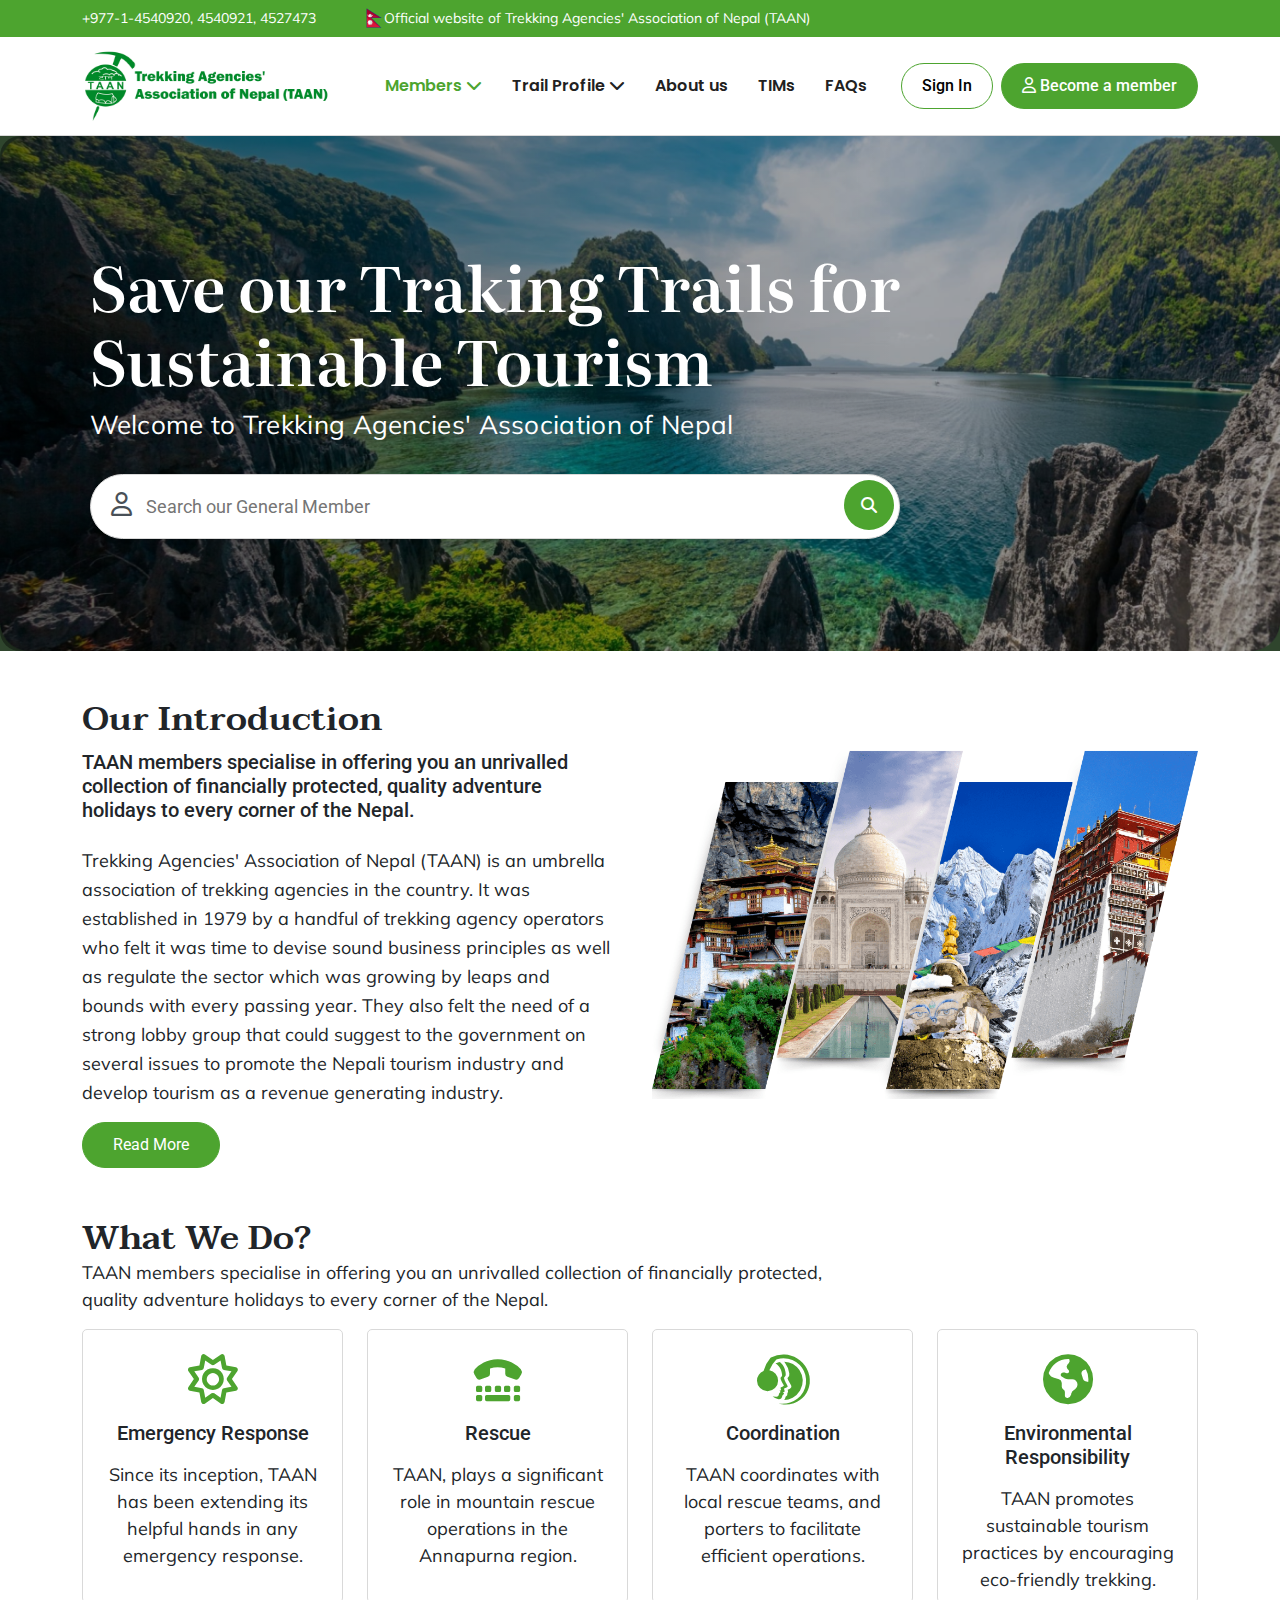
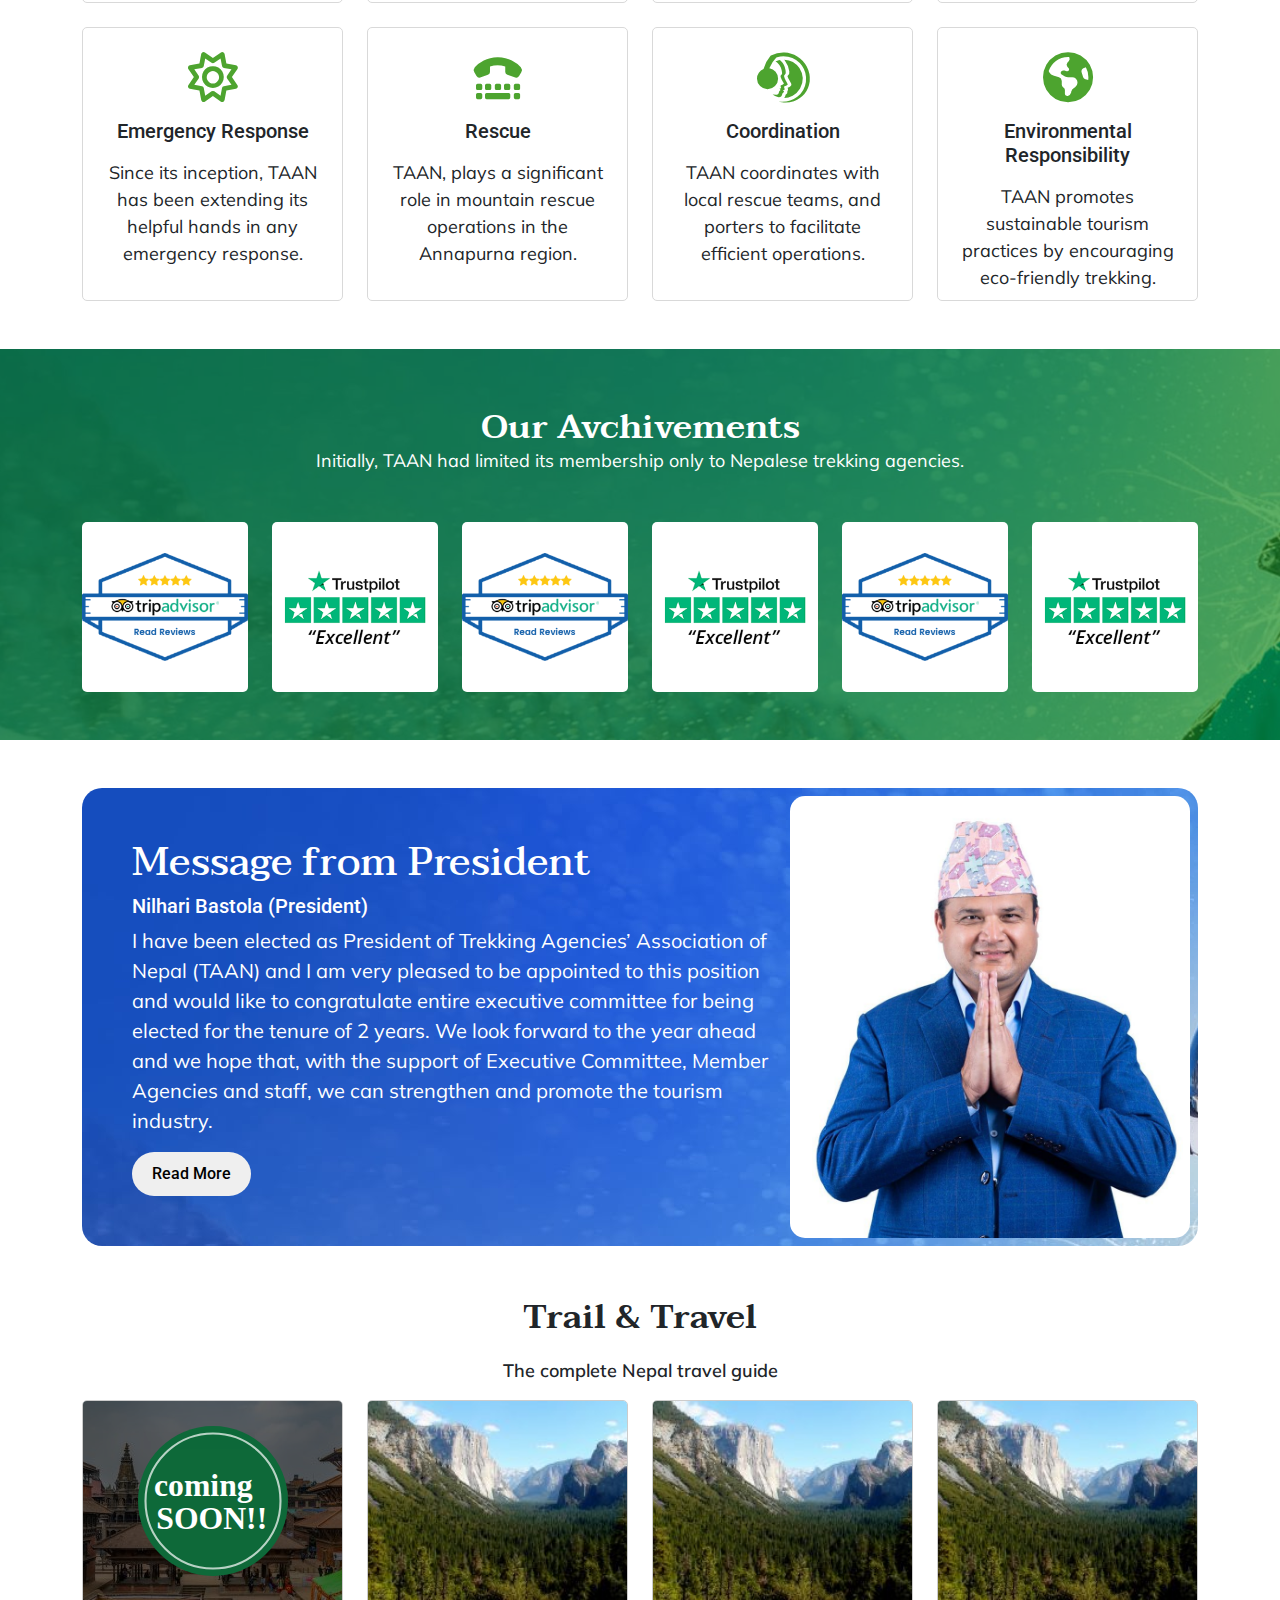
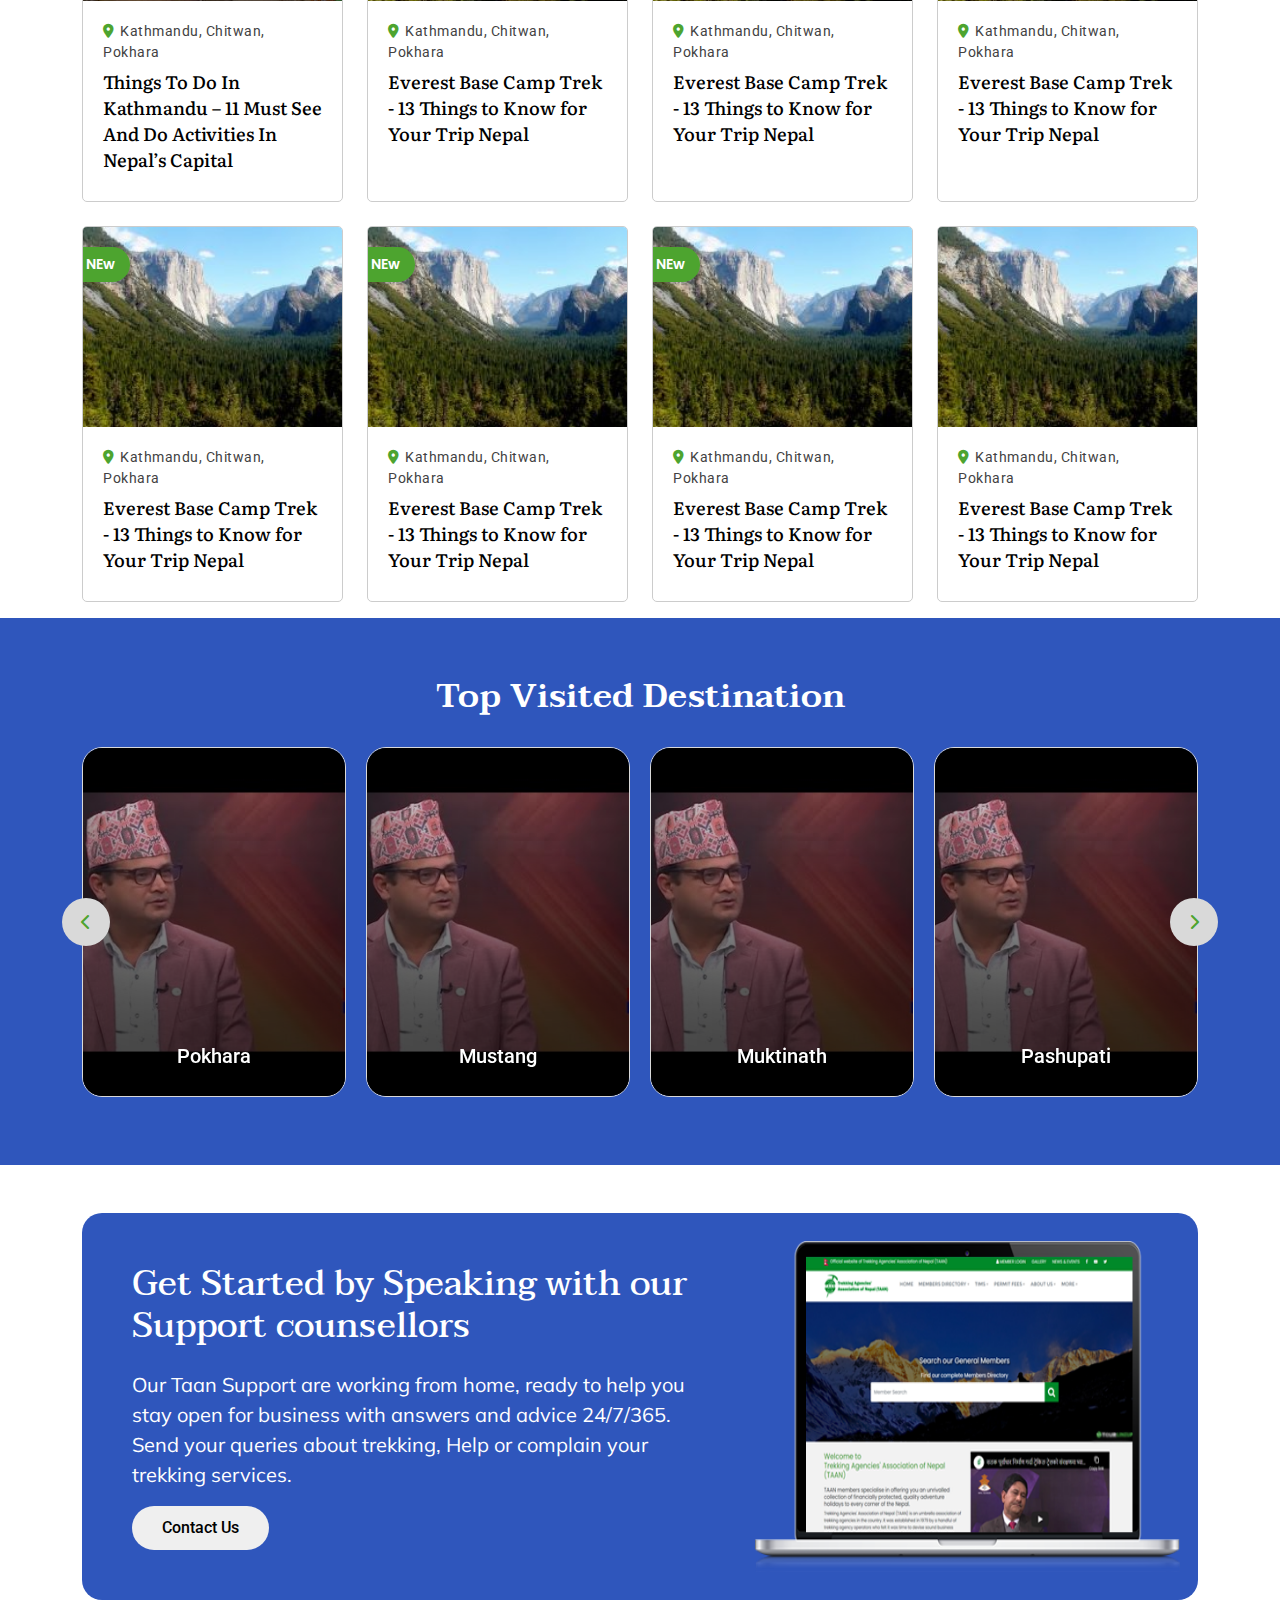
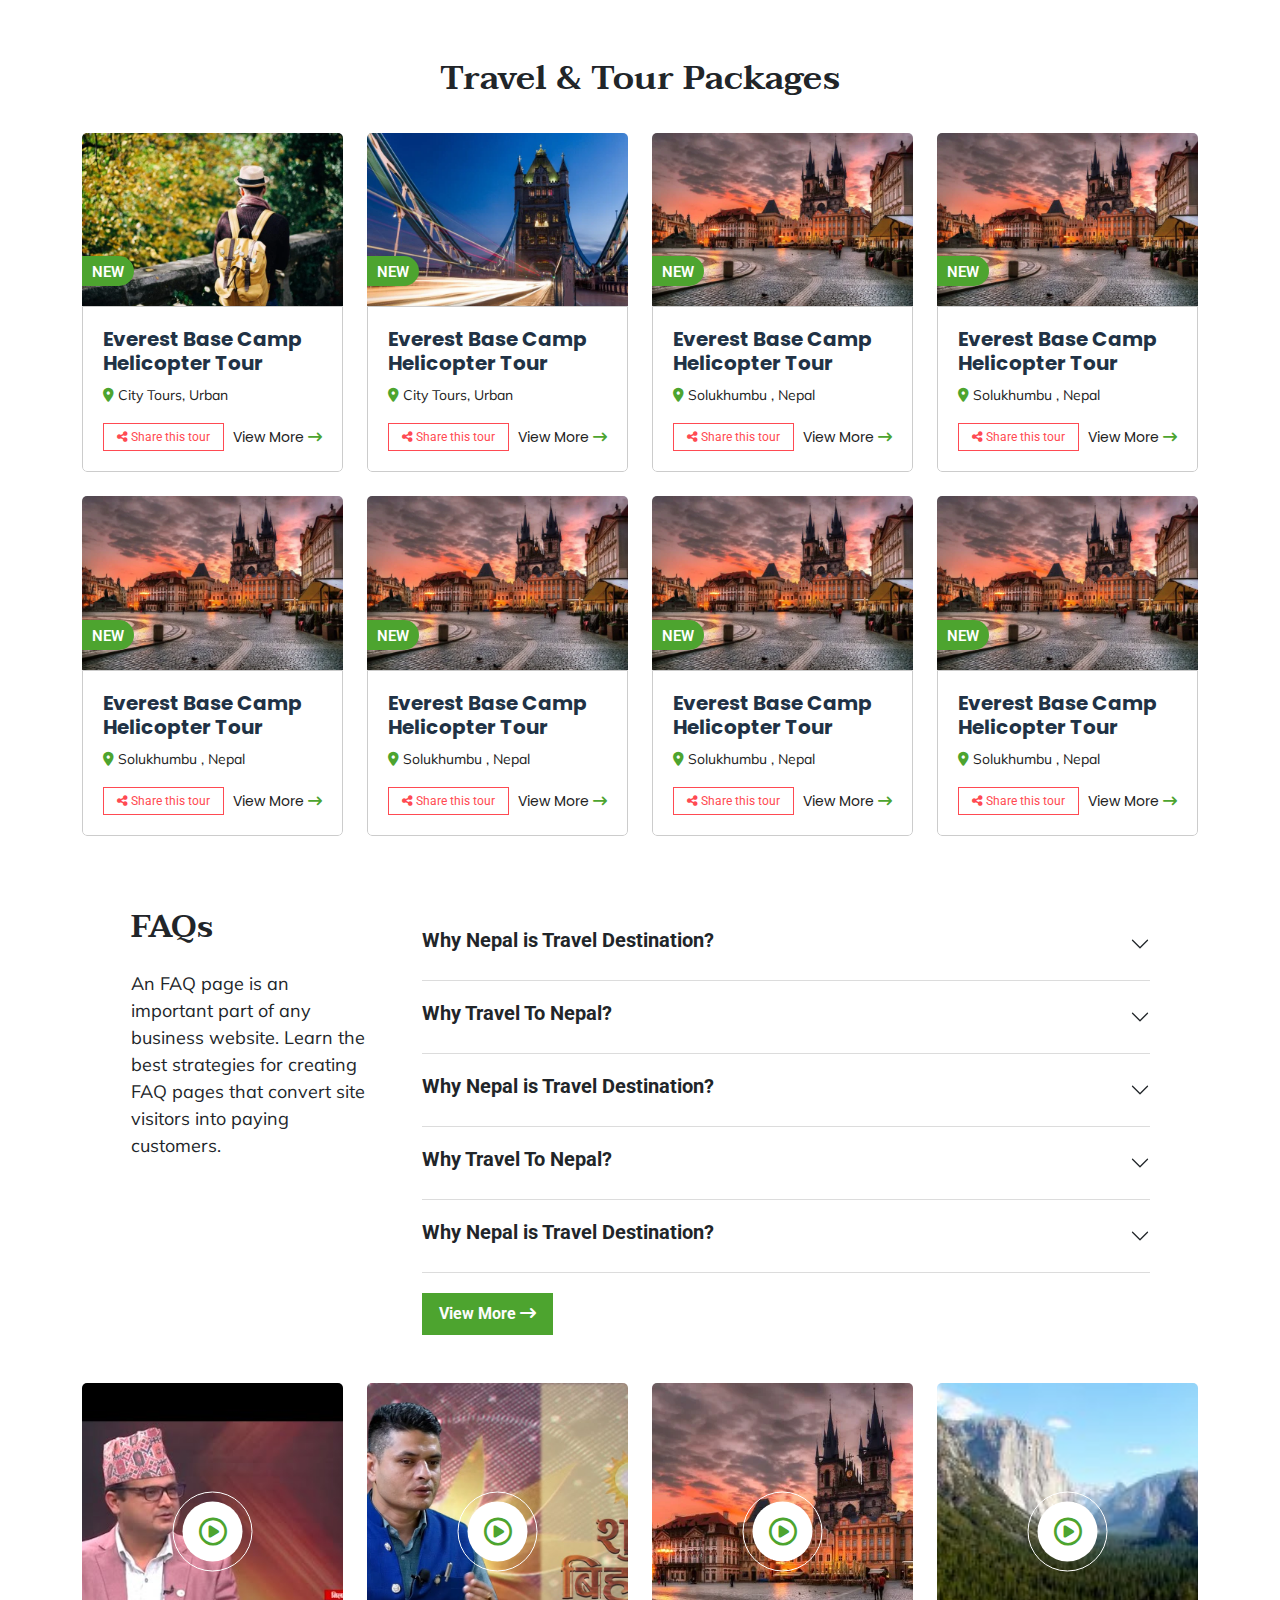
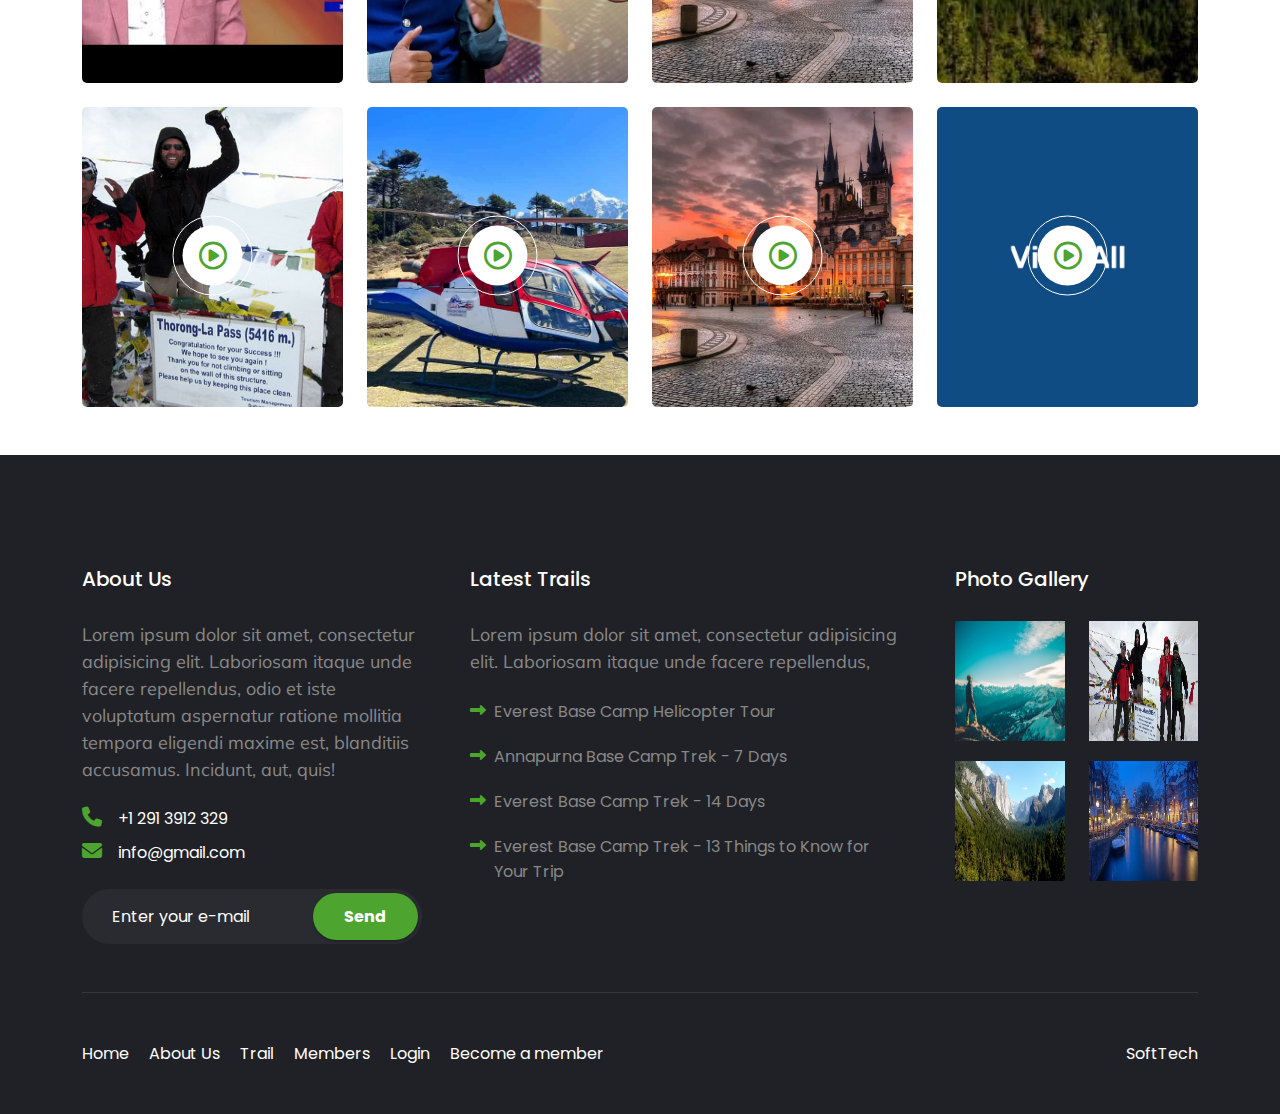
==== index.html @ cd30372d "trail page css changes" ====
<!DOCTYPE html>
<html lang="en">

<head>
  <meta charset="UTF-8">
  <meta name="viewport" content="width=device-width, initial-scale=1.0">
  <title>Taan</title>
  <link rel="stylesheet" href="https://cdnjs.cloudflare.com/ajax/libs/font-awesome/6.5.2/css/all.min.css">
  <link href="https://cdn.jsdelivr.net/npm/bootstrap@5.3.3/dist/css/bootstrap.min.css" rel="stylesheet"
    integrity="sha384-QWTKZyjpPEjISv5WaRU9OFeRpok6YctnYmDr5pNlyT2bRjXh0JMhjY6hW+ALEwIH" crossorigin="anonymous">
  <link rel="stylesheet" href="https://cdn.jsdelivr.net/npm/@fancyapps/ui@5.0/dist/fancybox/fancybox.css" />
  <link rel="stylesheet" href="css/owl.carousel.min.css">
  <link rel="stylesheet" href="scss/style.css">
</head>

<body>
  <!-- header start -->
  <div class="header">
    <div class="container">
      <div class="header__content d-flex align-itemsp-center flex-wrap">
        <p class="pe-lg-5">+977-1-4540920, 4540921, 4527473</p>
        <div class="d-flex">
          <img src="images/flag.png" alt="flag">
          <p class="taan">Official website of Trekking Agencies' Association of Nepal (TAAN)</p>
        </div>
      </div>
    </div>
  </div>
  <!-- header end -->
  <!-- navbar start -->
  <nav class="navbar navbar-expand-lg bg-white sticky-top">
    <div class="container">
      <a class="navbar-brand" href="index.html"><img src="images/taan-logo.jpg" alt="logo"></a>
      <button class="navbar-toggler" type="button" data-bs-toggle="collapse" data-bs-target="#navbarTogglerDemo02"
        aria-controls="navbarTogglerDemo02" aria-expanded="false" aria-label="Toggle navigation">
        <span class="navbar-toggler-icon"></span>
      </button>
      <div class="collapse navbar-collapse" id="navbarTogglerDemo02">
        <ul class="navbar-nav mx-lg-end mx-auto mb-2 mb-lg-0 d-flex justify-content-end">
          <li class="nav-item dropdown">
            <a class="nav-link dropdown-toggle active" href="#" role="button" data-bs-toggle="dropdown"
              aria-expanded="false">
              Members <i class="fas fa-chevron-down dropdown-icon"></i>
            </a>
            <div class="dropdown-menu d-flex ">
              <div class="member-menu">
                <div class="member-count">
                  <div class="count-number text-center">
                    <a href="member.html">
                      <span class="text-white text-center">Total Member</span> <br>
                    <h3 class="text-white text-center">
                      2500
                    </a>
                    
                    </h3>
                  </div>
                
                </div>
              </div>
              <div class="member-menu member-menu-items w-100 p-3" >
                <a href="member.html">General Members</a>
                <a href="member.html">Associate Members</a>
                <a href="member.html"> Regional Association Members</a>
                <!-- <li><a class="dropdown-item" href="member.html">Associate Member</a></li>
                <li><a class="dropdown-item" href="member-page.html">Associate Member Detail</a></li>
                <li><a class="dropdown-item" href="package-details.html">Associate Member Package Detail </a></li> -->
              </div>
             
             
            </div>
          </li>
          <li class="nav-item dropdown">
            <a class="nav-link dropdown-toggle" href="trail.html" role="button" data-bs-toggle="dropdown"
              aria-expanded="false">
              Trail Profile <i class="fas fa-chevron-down dropdown-icon"></i>
            </a>
            <ul class="dropdown-menu">
              <li><a class="dropdown-item" href="trail.profile.html" target="_blank">Trail Profile</a></li>
              <li><a class="dropdown-item" href="trail-details.html" target="_blank">Everest Base Camp Trek</a></li>
              <li><a class="dropdown-item" href="trail-package-details.html" target="_blank">Everest Base Camp Trek
                  Detail</a></li>
            </ul>
          </li>
          <li class="nav-item dropdown">
            <a class="nav-link " href="#" role="button">
              About us
            </a>
          </li>
          <li class="nav-item">
            <a class="nav-link" href="#" role="button" aria-expanded="false">
              TIMs
            </a>
          </li>
          <li class="nav-item">
            <a class="nav-link" href="#" role="button" aria-expanded="false">
              FAQs
            </a>
          </li>
        </ul>
        <div class="d-flex align-items-center mobile-r-c" role="search">
          <a href="login.html"><button class="btn btn-login be-member" type="submit">Sign In</button></a>
          <a href="#"><button class="btn btn-signup btn-bg ms-2" type="submit"><i class="fa-regular fa-user"></i>
              Become a member
            </button></a>
        </div>
      </div>
    </div>
  </nav>
  <!-- navbar end  -->
  <!-- banner start -->
  <div class="banner">
    <div class="banner__details d-flex justify-content-center">
      <!-- <img src="images/home-banner.png" alt="banner"> -->
      <img src="images/home-banner.png" alt="banner">
      <div class="banner__article">
        <div class="banner__article--content">
          <h1>Save our Traking Trails for <br> Sustainable Tourism </h1>
          <p>Welcome to Trekking Agencies' Association of Nepal</p>
          <div class="member">
            <!--Member Search Banner-->
            <form action="#">
              <div class="d-flex align-itemsp-center justify-content-between member__search">
                <div class="member__search--input flex-fill">
                  <b><i class="fa-regular fa-user"></i></b>
                  <input id="searchInput" class="member__search--input-type " type="text"
                    placeholder="Search our General Member">
                </div>

                <button class="btn-search" type="submit"><i class="fa-solid fa-magnifying-glass"></i></button>
              </div>
            </form>
          </div>
        </div>
      </div>
    </div>

  </div>
  <!-- banner end  -->
  <!-- course-list-section -->

  <!-- course-list-section-end -->
  <section class="about-taan my-lg-5">
    <div class="container">
      <div class="section__title text-center text-lg-start">
        <h3>
          Our Introduction
          </h1>
      </div>
      <div class="row">

        <div class="col-lg-6 pe-lg-4">

          <h5 class="mb-lg-4">TAAN members specialise in offering you an unrivalled collection of financially protected,
            quality adventure holidays to every corner of the Nepal.</h5>
          <p>
            Trekking Agencies' Association of Nepal (TAAN) is an umbrella association of trekking agencies in the
            country. It was established in 1979 by a handful of trekking agency operators who felt it was time to devise
            sound business principles as well as regulate the sector which was growing by leaps and bounds with every
            passing year. They also felt the need of a strong lobby group that could suggest to the government on
            several issues to promote the Nepali tourism industry and develop tourism as a revenue generating industry.
          </p>


          <!-- 
          <br><p>
            Initially, TAAN had limited its membership only to Nepalese trekking agencies. It later opened associate membership to foreign organizations to broaden the scope of the association.
          </p>
          <br>
          <p>
            TAAN members (around 1,729 General Members, 7 Associate Members and 155 General Members of TAAN Regional Association Pokhara) meet annually to endorse policy guidelines which govern the executive body. The executive committee work as per the TAAN Statute and guidelines of the Annual General Body meeting. The association frequently communicates with different government agencies and other stakeholders to simplify working procedures and resolve problems related to the trekking sector. The executive committee, which is elected every two years, has eight office-bearers, nine executive committee members, four nominated executive members, one immediate past president and one representative from TAAN Regional Association Pokhara.
          </p> -->


          <a class="read-more" href="#">Read More</a>
        </div>
        <div class="col-lg-6">
          <div class="about-team--img">
            <img src="images/about/about_image_2.png" alt="">
          </div>

        </div>
      </div>


    </div>

  </section>
  <section class="feature mb-lg-5 mb-3">
    <div class="container">
      <div class="section__title   w-100">
        <h3>
          What We Do?
          </h1>
          <p>TAAN members specialise in offering you an unrivalled collection of financially protected, <br> quality adventure holidays to every corner of the Nepal.</p>
      </div>
      <div class="row g-4">
        <div class="col-lg-3">
          <div class="feature__content text-center  px-lg-3 py-lg-4 p-3">
            <i class="fa-regular fa-sun"></i>
           
            <h5 class="my-3">Emergency Response</h5>
            <p>Since its inception, TAAN has been extending its helpful hands in any emergency response.</p>
          </div>
        </div>
        <div class="col-lg-3">
          <div class="feature__content text-center  px-lg-3 py-lg-4 p-3">

            <i class="fa-solid fa-tty"></i>
            <h5 class="my-3"> Rescue</h5>
            <p>TAAN, plays a significant role in mountain rescue operations in the Annapurna region.</p>
          </div>
        </div>
        <div class="col-lg-3">
          <div class="feature__content text-center  px-lg-3 py-lg-4 p-3">
        
            <i class="fa-brands fa-teamspeak"></i>
            <h5 class="my-3">Coordination </h5>
            <p>TAAN coordinates with local rescue teams, and porters to facilitate efficient operations.</p>
          </div>
        </div>
        <div class="col-lg-3">
          <div class="feature__content text-center  px-lg-3 py-lg-4 p-3">
            <i class="fa-solid fa-earth-americas"></i>
            <h5 class="my-3">Environmental Responsibility</h5>
            <p> TAAN promotes sustainable tourism practices by encouraging eco-friendly trekking.</p>
          </div>
        </div>
        <div class="col-lg-3">
          <div class="feature__content text-center  px-lg-3 py-lg-4 p-3">
            <i class="fa-regular fa-sun"></i>
           
            <h5 class="my-3">Emergency Response</h5>
            <p>Since its inception, TAAN has been extending its helpful hands in any emergency response.</p>
          </div>
        </div>
        <div class="col-lg-3">
          <div class="feature__content text-center  px-lg-3 py-lg-4 p-3">

            <i class="fa-solid fa-tty"></i>
            <h5 class="my-3"> Rescue</h5>
            <p>TAAN, plays a significant role in mountain rescue operations in the Annapurna region.</p>
          </div>
        </div>
        <div class="col-lg-3">
          <div class="feature__content text-center  px-lg-3 py-lg-4 p-3">
        
            <i class="fa-brands fa-teamspeak"></i>
            <h5 class="my-3">Coordination </h5>
            <p>TAAN coordinates with local rescue teams, and porters to facilitate efficient operations.</p>
          </div>
        </div>
        <div class="col-lg-3">
          <div class="feature__content text-center  px-lg-3 py-lg-4 p-3">
            <i class="fa-solid fa-earth-americas"></i>
            <h5 class="my-3">Environmental Responsibility</h5>
            <p> TAAN promotes sustainable tourism practices by encouraging eco-friendly trekking.</p>
          </div>
        </div>
     
   
     
   

      </div>
    </div>
  </section>
  <section class="achivements py-lg-5  py-3 mb-3">
    <div class="container">
      <div class="section__title text-center mb-5 ">
        <h3 class="text-white">
          Our Avchivements
          </h1>
          <p class="text-white">Initially, TAAN had limited its membership only to Nepalese trekking agencies.</p>
      </div>
      <div class="row">
        <div class="col">
          <div class="achivements__details">

            <div class="achivements__details__list__box">
              <div class="logo-img">
                <img src="images/about/trip-advisor (1).png" alt="" class="img">
              </div>

            </div>


          </div>
        </div>
        <div class="col">
          <div class="achivements__details">
            <div class="achivements__details__list__box">
              <div class="logo-img">
                <img src="images/about/trustpilot-logo.png" alt="" class="img">
              </div>
            </div>
          </div>
        </div>
        <div class="col">
          <div class="achivements__details">

            <div class="achivements__details__list__box">
              <div class="logo-img">
                <img src="images/about/trip-advisor (1).png" alt="" class="img">
              </div>

            </div>


          </div>
        </div>
        <div class="col">
          <div class="achivements__details">
            <div class="achivements__details__list__box">
              <div class="logo-img">
                <img src="images/about/trustpilot-logo.png" alt="" class="img">
              </div>
            </div>
          </div>
        </div>

        <div class="col">
          <div class="achivements__details">

            <div class="achivements__details__list__box">
              <div class="logo-img">
                <img src="images/about/trip-advisor (1).png" alt="" class="img">
              </div>

            </div>


          </div>
        </div>
        <div class="col">
          <div class="achivements__details">
            <div class="achivements__details__list__box">
              <div class="logo-img">
                <img src="images/about/trustpilot-logo.png" alt="" class="img">
              </div>
            </div>
          </div>
        </div>

      </div>

    </div>
  </section>

  <!-- <section class="members mb-3">
    <div class="container">
      <div class="section__title text-center">
        <h3>
          Our General Member
          </h1>
      </div>
      <div class="members__details">
        <div class="owl-carousel owl-theme owl-members ">

          <div class="members__details__list">
            <div class="members__details__list__box">
              <div class="logo-img">
                <img src="images/alpha-adventure-treks.jpeg" alt="" class="img">
              </div>
              <div class="text">
                <div>
                  <h5>Alpha Adventure Treks</h5>

                </div>

              </div>
            </div>
            <div class="members__details__list__box">
              <div class="logo-img">
                <img src="images/alpine-himalaya-friendship-trek.jpeg" alt="" class="img">
              </div>
              <div class="text">
                <div>
                  <h5>Alpine Himalaya Friendship Trek </h5>

                </div>
              </div>
            </div>
          </div>

          <div class="members__details__list">
            <div class="members__details__list__box">
              <div class="logo-img">
                <img src="images/c-and-k-nepal-trek.png" alt="" class="img">
              </div>
              <div class="text">
                <div>
                  <h5>C and K Nepal Trek </h5>

                </div>

              </div>
            </div>
            <div class="members__details__list__box">
              <div class="logo-img">
                <img src="images/hike-nepal.png" alt="" class="img">
              </div>
              <div class="text">
                <div>
                  <h5>Hike Nepal </h5>

                </div>
              </div>
            </div>
          </div>
          <div class="members__details__list">
            <div class="members__details__list__box">
              <div class="logo-img">
                <img src="images/himalayan-steps.png" alt="" class="img">
              </div>
              <div class="text">
                <div>
                  <h5>Himalayan Steps Pvt Ltd </h5>

                </div>

              </div>
            </div>
            <div class="members__details__list__box">
              <div class="logo-img">
                <img src="images/himalayan-yogi-adventure.jpeg" alt="" class="img">
              </div>
              <div class="text">
                <div>
                  <h5>Himalayan Yogi Adventure </h5>

                </div>
              </div>
            </div>
          </div>
          <div class="members__details__list">
            <div class="members__details__list__box">
              <div class="logo-img">
                <img src="images/nepal-climbing-professionals.jpeg" alt="" class="img">
              </div>
              <div class="text">
                <div>
                  <h5>Nepal Climbing Professionals Pvt Ltd </h5>

                </div>

              </div>
            </div>
            <div class="members__details__list__box">
              <div class="logo-img">
                <img src="images/nepal-discovery-treks.jpeg" alt="" class="img">
              </div>
              <div class="text">
                <div>
                  <h5>Nepal Discovery Treks </h5>

                </div>
              </div>
            </div>
          </div>
          <div class="members__details__list">
            <div class="members__details__list__box">
              <div class="logo-img">
                <img src="images/nepal-trek-way.png" alt="" class="img">
              </div>
              <div class="text">
                <div>
                  <h5>Nepal Trek Way </h5>

                </div>

              </div>
            </div>
            <div class="members__details__list__box">
              <div class="logo-img">
                <img src="images/hike-nepal.png" alt="" class="img">
              </div>
              <div class="text">
                <div>
                  <h5>Hike Nepal Pvt Ltd </h5>

                </div>
              </div>
            </div>
          </div>


        </div>
      </div>
    </div>
  </section>  -->
  <!-- message from president start -->
  <section class="message my-lg-5 my-3">
    <div class="container">
      <div class="president d-lg-flex flex-column flex-lg-row justify-content-center">
        <div class="president-message">
          <h3>Message from President</h3>
          <h5>Nilhari Bastola (President)</h5>
          <p>I have been elected as President of Trekking Agencies’ Association of Nepal (TAAN) and I am very pleased to
            be appointed to this position and would like to congratulate entire executive committee for being elected
            for the tenure of 2 years. We look forward to the year ahead and we hope that, with the support of Executive
            Committee, Member Agencies and staff, we can strengthen and promote the tourism industry.</p>
          <button>Read More</button>
        </div>
        <div class="president-image d-flex justify-content-center p-2">
          <img src="images/nil-hari-bastola.jpg" alt="President Image">
        </div>
      </div>
    </div>
  </section>
  <!-- message from president end-->
  <section class="section-trail mb-3">
    <div class="container">
      <div class="section__title text-center ">
        <h3>
          Trail & Travel
          </h1>
          <p>The complete Nepal travel guide </p>
      </div>
      <!-- <div class="section__title text-left">
            <h3>
                What is Trail?
                </h1>
                <p class="py-3">A
                    trail
                    , also known as a path or track, is an <span>unpaved lane</span> or a
                    small <span> paved</span> road not intended for usage by motorized <span>vehicles </span> ,
                    usually passing
                    through a <span>natural</span> area. In the <span>Nepal</span> <span>
                        Kingdom
                    </span> and <span>mountain</span> , a path or <span> footpath </span> is the
                    preferred term for a pedestrian or <span>hiking </span> trail...</p>

                <h4>Trail Packages</h4>
        </div> -->
      <div class="section-trail__details">
        <div class="row g-4 ">
          <div class="col-lg-3 col-md-4 col-sm-6 col-12">
            <a href="#">
              <div class="section-trail__details__list">
                <div class="section-trail__details__list__box">
                  <div class="logo-img">
                    <img src="images/trail/things-to-do-in-kathmandu-300x200.jpg" alt="" class="img">
                    <div class="tag up-coming  px-4">
                      <img src="images/trail/soon.svg" alt="coming soon">
                    </div>
                    <!-- <div class="bagde-flag-wrap">
                                        <a href="#" class="bagde-flag"> NEw </a>
                                      </div> -->
                    <div class="trail-packages">

                    </div>
                  </div>

                  <div class="text">

                    <small><i class="fa-solid fa-location-dot"></i> Kathmandu, Chitwan, Pokhara
                    </small>
                    <h5>Things To Do In Kathmandu – 11 Must See And Do Activities In Nepal’s
                      Capital </h5>

                  </div>

                </div>

              </div> <!-- list section-trail -->
            </a>
          </div>
          <div class="col-lg-3 col-md-4 col-sm-6 col-12">
            <a href="#">
              <div class="section-trail__details__list">
                <div class="section-trail__details__list__box">
                  <div class="logo-img">
                    <img src="images/trail/america-gded4fdb31_640-300x169.jpg" alt="" class="img">
                 
                 
                  </div>

                  <div class="text">

                    <small><i class="fa-solid fa-location-dot"></i> Kathmandu, Chitwan, Pokhara
                    </small>
                    <h5>Everest Base Camp Trek - 13 Things to Know for Your Trip Nepal </h5>

                  </div>

                </div>

              </div> <!-- list section-trail -->
            </a>
          </div>
          <div class="col-lg-3 col-md-4 col-sm-6 col-12">
            <a href="#">
              <div class="section-trail__details__list">
                <div class="section-trail__details__list__box">
                  <div class="logo-img">
                    <img src="images/trail/america-gded4fdb31_640-300x169.jpg" alt="" class="img">
                 
                 
                  </div>

                  <div class="text">

                    <small><i class="fa-solid fa-location-dot"></i> Kathmandu, Chitwan, Pokhara
                    </small>
                    <h5>Everest Base Camp Trek - 13 Things to Know for Your Trip Nepal </h5>

                  </div>

                </div>

              </div> <!-- list section-trail -->
            </a>
          </div>
          <div class="col-lg-3 col-md-4 col-sm-6 col-12">
            <a href="#">
              <div class="section-trail__details__list">
                <div class="section-trail__details__list__box">
                  <div class="logo-img">
                    <img src="images/trail/america-gded4fdb31_640-300x169.jpg" alt="" class="img">
                 
                 
                  </div>

                  <div class="text">

                    <small><i class="fa-solid fa-location-dot"></i> Kathmandu, Chitwan, Pokhara
                    </small>
                    <h5>Everest Base Camp Trek - 13 Things to Know for Your Trip Nepal </h5>

                  </div>

                </div>

              </div> <!-- list section-trail -->
            </a>
          </div>
          <div class="col-lg-3 col-md-4 col-sm-6 col-12">
            <a href="#">
              <div class="section-trail__details__list">
                <div class="section-trail__details__list__box">
                  <div class="logo-img">
                    <img src="images/trail/america-gded4fdb31_640-300x169.jpg" alt="" class="img">
                 
                    <div class="bagde-flag-wrap">
                                        <a href="#" class="bagde-flag"> NEw </a>
                                      </div>
                 
                  </div>

                  <div class="text">

                    <small><i class="fa-solid fa-location-dot"></i> Kathmandu, Chitwan, Pokhara
                    </small>
                    <h5>Everest Base Camp Trek - 13 Things to Know for Your Trip Nepal </h5>

                  </div>

                </div>

              </div> <!-- list section-trail -->
            </a>
          </div>
          <div class="col-lg-3 col-md-4 col-sm-6 col-12">
            <a href="#">
              <div class="section-trail__details__list">
                <div class="section-trail__details__list__box">
                  <div class="logo-img">
                    <img src="images/trail/america-gded4fdb31_640-300x169.jpg" alt="" class="img">
                 
                    <div class="bagde-flag-wrap">
                                        <a href="#" class="bagde-flag"> NEw </a>
                                      </div>
                 
                  </div>

                  <div class="text">

                    <small><i class="fa-solid fa-location-dot"></i> Kathmandu, Chitwan, Pokhara
                    </small>
                    <h5>Everest Base Camp Trek - 13 Things to Know for Your Trip Nepal </h5>

                  </div>

                </div>

              </div> <!-- list section-trail -->
            </a>
          </div>
          <div class="col-lg-3 col-md-4 col-sm-6 col-12">
            <a href="#">
              <div class="section-trail__details__list">
                <div class="section-trail__details__list__box">
                  <div class="logo-img">
                    <img src="images/trail/america-gded4fdb31_640-300x169.jpg" alt="" class="img">
                 
                    <div class="bagde-flag-wrap">
                                        <a href="#" class="bagde-flag"> NEw </a>
                                      </div>
                 
                  </div>

                  <div class="text">

                    <small><i class="fa-solid fa-location-dot"></i> Kathmandu, Chitwan, Pokhara
                    </small>
                    <h5>Everest Base Camp Trek - 13 Things to Know for Your Trip Nepal </h5>

                  </div>

                </div>

              </div> <!-- list section-trail -->
            </a>
          </div>
          <div class="col-lg-3 col-md-4 col-sm-6 col-12">
            <a href="#">
              <div class="section-trail__details__list">
                <div class="section-trail__details__list__box">
                  <div class="logo-img">
                    <img src="images/trail/america-gded4fdb31_640-300x169.jpg" alt="" class="img">
                 
                 
                  </div>

                  <div class="text">

                    <small><i class="fa-solid fa-location-dot"></i> Kathmandu, Chitwan, Pokhara
                    </small>
                    <h5>Everest Base Camp Trek - 13 Things to Know for Your Trip Nepal </h5>

                  </div>

                </div>

              </div> <!-- list section-trail -->
            </a>
          </div>
   
          <!-- <div class="col-lg-12 mt-4 view-all-container ">
            <a class="view-all" href="#">View All <i class="fa-solid fa-arrow-right-long"></i></a> 
          </div> -->
        </div>

      </div>
    </div>
  </section><!-- up section-trail trail -->
  <!-- list Top Destination for vacations start -->
  <section class="destination py-lg-5 py-3 mb-3">
    <div class="container">
      <div class="section__title text-center">
        <h3 class="text-white">
          Top Visited Destination
          </h1>
      </div>
      <div class="destination__details">
        <div class="owl-carousel owl-theme owl-destination ">
          <a href="#">
            <div class="destination__details__list">
              <div class="destination__details__list__box">
                <div class="logo-img">
                  <img class="owl-lazy" data-src="images/about/1.jpg" data-src-retina="images/trail/1.webp" alt="img">
                </div>

              
                <div class="text">
                  <div>
                    <h5>Pokhara </h5>

                  </div>

                </div>
              </div>

            </div> 
          </a>
          <a href="#">
            <div class="destination__details__list">
              <div class="destination__details__list__box">
                <div class="logo-img">
                  <img class="owl-lazy" data-src="images/about/1.jpg" data-src-retina="images/trail/1.webp" alt="img">
                </div>
              
                <div class="text">
                  <div>
                    <h5>Mustang </h5>

                  </div>

                </div>
              </div>

            </div> 
          </a>
          <a href="#">
            <div class="destination__details__list">
              <div class="destination__details__list__box">
                <div class="logo-img">
                  <img class="owl-lazy" data-src="images/about/1.jpg" data-src-retina="images/trail/1.webp" alt="img">
                </div>
              
                <div class="text">
                  <div>
                    <h5>Muktinath </h5>

                  </div>

                </div>
              </div>

            </div> 
          </a>
          <a href="#">
            <div class="destination__details__list">
              <div class="destination__details__list__box">
                <div class="logo-img">
                  <img class="owl-lazy" data-src="images/about/1.jpg" data-src-retina="images/trail/1.webp" alt="img">
                </div>
              
                <div class="text">
                  <div>
                    <h5>Pashupati </h5>

                  </div>

                </div>
              </div>

            </div> 
          </a>
          <a href="#">
            <div class="destination__details__list">
              <div class="destination__details__list__box">
                <div class="logo-img">
                  <img class="owl-lazy" data-src="images/about/1.jpg" data-src-retina="images/trail/1.webp" alt="img">
                </div>
              
                <div class="text">
                  <div>
                    <h5>Dhangadhi </h5>

                  </div>

                </div>
              </div>

            </div> 
          </a>
  
        </div>
      </div>
    </div>
  </section> 
  <!-- Latest blog start -->
  <!-- <section class="blog mb-3">
    <div class="container">
      <div class="section__title text-center text-lg-start">
        <h3>
          Latest Travel Blog
          </h1>
          <p>The complete Nepal travel guide - WHAT TO KNOW BEFORE VISITING NEPAL | NEPAL TRAVEL GUIDE </p>
      </div>
      <div class="blog__details mt-4">
        <div class="owl-carousel owl-theme owl-blogs ">

          <div class="blog__details__list">
            <div class="blog__details__list__box">
              <div class="row">
                <div class="col-lg-6">
                  <div class="blog-img">
                    <img src="images/phikuri-peak.jpeg" alt="" class="img">
                  </div>
                </div>
                <div class="col-lg-6">
                  <div class="blog-text">
                    <div>
                      <h3>Phikuri Peak Trekking Trail Explored trekking Agencies’ Association of Nepal </h3>
                      <span> <i class="fa-regular fa-user"></i> Taan Admin</span>
                      <span> <i class="fa-regular fa-calendar-days"></i> Date : 2040-12-13</span>

                      <p>Trekking Agencies’ Association of Nepal (TAAN) recently
                        helped explore Phikuri Peak Trekking Trail located in
                        Nuwakot District. The five days exploration visit of the new
                        trekking trail, starting from Mangsir 21 -25, 2076 </p>

                      <a class="btn btn-readmore" href="#">Read More</a>

                    </div>

                  </div>
                </div>
              </div>
            </div>
          </div> 
          <div class="blog__details__list">
            <div class="blog__details__list__box">
              <div class="row">
                <div class="col-lg-6">
                  <div class="blog-img">
                    <img src="images/pashupati.jpg" alt="" class="img">
                  </div>
                </div>
                <div class="col-lg-6">
                  <div class="blog-text">
                    <div>
                      <h3>Phikuri Peak Trekking Trail Explored trekking Agencies’ Association of Nepal </h3>
                      <span> <i class="fa-regular fa-user"></i> Taan Admin</span>
                      <span> <i class="fa-regular fa-calendar-days"></i> Date : 2040-12-13</span>

                      <p>Trekking Agencies’ Association of Nepal (TAAN) recently
                        helped explore Phikuri Peak Trekking Trail located in
                        Nuwakot District. The five days exploration visit of the new
                        trekking trail, starting from Mangsir 21 -25, 2076 </p>

                      <a class="btn btn-readmore" href="#">Read More</a>

                    </div>

                  </div>
                </div>
              </div>
            </div>
          </div> 
        </div>
      </div>
    </div>
  </section> Latest blog end -->

  <!-- <section class="news mb-3">
    <div class="container">
      <div class="section__title text-center mt-4">
        <h3>
          Latest News & Events
          </h1>
          <p>The complete Nepal travel guide </p>
      </div>
      <div class="news__details mt-4">
        <div class="owl-carousel owl-theme owl-news ">

          <div class="news__details__list">
            <div class="news__details__list__box">

              <div class="news-img">
                <img src="images/pashupati.jpg" alt="" class="img">
              </div>
              <div class="news-text">
                <div>
                  <h3>TAAN Holds 45th Annual General Meeting</h3>

                  <span> <i class="fa-regular fa-calendar-days"></i> Date : 2040-12-13</span>

                  <p>The recent 45th Annual General Meeting of the Trekking Agencies' Association of Nepal (TAAN) saw
                    significant deliberations and discussions
                  </p>

                  <a class="btn btn-readmore" href="#">Read More</a>

                </div>

              </div>
            </div>
          </div> 
          <div class="news__details__list">
            <div class="news__details__list__box">

              <div class="news-img">
                <img src="images/pashupati.jpg" alt="" class="img">
              </div>
              <div class="news-text">
                <div>
                  <h3>TAAN Contributesto Earthquake Relief Fund</h3>

                  <span> <i class="fa-regular fa-calendar-days"></i> Date : 2040-12-13</span>

                  <p>In a heartfelt gesture of solidarity, the Trekking Agencies' Association of Nepal (TAAN) has
                    stepped forward to support the
                  </p>

                  <a class="btn btn-readmore" href="#">Read More</a>

                </div>

              </div>
            </div>
          </div> 
          <div class="news__details__list">
            <div class="news__details__list__box">

              <div class="news-img">
                <img src="images/pashupati.jpg" alt="" class="img">
              </div>
              <div class="news-text">
                <div>
                  <h3>TAAN set up a food bank to help tourism workers</h3>

                  <span> <i class="fa-regular fa-calendar-days"></i> Date : 2040-12-13</span>

                  <p>The Trekking Agencies Association of Nepal (TAAN) has set up a food bank to facilitate the daily
                    life of Mountain tourism workers.
                  </p>

                  <a class="btn btn-readmore" href="#">Read More</a>

                </div>

              </div>
            </div>
          </div> 
          <div class="news__details__list">
            <div class="news__details__list__box">

              <div class="news-img">
                <img src="images/pashupati.jpg" alt="" class="img">
              </div>
              <div class="news-text">
                <div>
                  <h3>Phikuri Peak Trekking Trail Explored </h3>

                  <span> <i class="fa-regular fa-calendar-days"></i> Date : 2040-12-13</span>

                  <p>Trekking Agencies’ Association of Nepal (TAAN) recently
                    helped explore Phikuri Peak Trekking Trail located in
                  </p>

                  <a class="btn btn-readmore" href="#">Read More</a>

                </div>

              </div>
            </div>
          </div> 
        </div>
      </div>
    </div>
  </section> Latest news end -->
  <!-- accrediation start -->
  <!-- taan support start -->
  <section class="taan-support my-lg-5 my-3">
    <div class="container">
      <div class="support d-lg-flex flex-column flex-lg-row justify-content-center">
        <div class="support-message">
          <h3>Get Started by Speaking with our Support counsellors</h3>
          <p>Our Taan Support are working from home, ready to help you stay open for business with answers and advice
            24/7/365. Send your queries about trekking, Help or complain your trekking services.</p>
          <button>Contact Us</button>
        </div>
        <div class="support-image d-flex justify-content-center p-2">
          <img src="images/support-cover.png" alt="Support Contact Image">
        </div>
      </div>
    </div>
  </section>
  <!-- taan support end-->
  <div class="trail-packages">
    <div class="container">
      <div class="row g-4">
        <div class="col-lg-12">
          <div class="section__title text-center w-100">
            <h3>
              Travel & Tour Packages
              </h1>
          </div>
        </div>
        <div class="col-lg-3">
          <div class="trail-packages__card">

            <a class="tour_image" href="#">
              <img src="images/trail/1.webp" alt="img">

              <div class="tour-band ">
                NEW</div>
            </a>

            <div class="portfolio_info_wrapper">
              <a class="tour_link" href="#">
                <h4>Everest Base Camp Helicopter Tour</h4>
              </a>
              <div class="tour_excerpt">
                <span> <i class="fa-solid fa-location-dot"></i> City Tours, Urban</span>
              </div>
              <div class="tour_attribute_wrapper d-flex justify-content-between align-items-center mt-3">
                <div class="tour_attribute_share">
                  <a id="single_tour_share_button" href="javascript:;" class="button ghost themeborder"
                    style="width:auto;"><i class="fa-solid fa-share-nodes"></i> Share this tour</a>
                </div>

                <div class="tour_attribute_link">
                  <a href=""> View More <i class="fa-solid fa-arrow-right-long"></i> </a>
                </div>
              </div>

            </div>
          </div>
        </div>
        <div class="col-lg-3">
          <div class="trail-packages__card">

            <a class="tour_image" href="#">
              <img src="images/trail/2.webp" alt="img">

              <div class="tour-band ">
                NEW</div>
            </a>

            <div class="portfolio_info_wrapper">
              <a class="tour_link" href="#">
                <h4>Everest Base Camp Helicopter Tour</h4>
              </a>
              <div class="tour_excerpt">
                <span> <i class="fa-solid fa-location-dot"></i> City Tours, Urban</span>
              </div>
              <div class="tour_attribute_wrapper d-flex justify-content-between align-items-center mt-3">
                <div class="tour_attribute_share">
                  <a id="single_tour_share_button" href="javascript:;" class="button ghost themeborder"
                    style="width:auto;"><i class="fa-solid fa-share-nodes"></i> Share this tour</a>
                </div>

                <div class="tour_attribute_link">
                  <a href=""> View More <i class="fa-solid fa-arrow-right-long"></i> </a>
                </div>
              </div>

            </div>
          </div>
        </div>
        <div class="col-lg-3">
          <div class="trail-packages__card">

            <a class="tour_image" href="#">
              <img src="images/trail/3.webp" alt="img">

              <div class="tour-band ">
                NEW</div>
            </a>

            <div class="portfolio_info_wrapper">
              <a class="tour_link" href="#">
                <h4>Everest Base Camp Helicopter Tour</h4>
              </a>
              <div class="tour_excerpt">
                <span> <i class="fa-solid fa-location-dot"></i> Solukhumbu , Nepal</span>
              </div>
              <div class="tour_attribute_wrapper d-flex justify-content-between align-items-center mt-3">
                <div class="tour_attribute_share">
                  <a id="single_tour_share_button" href="javascript:;" class="button ghost themeborder"
                    style="width:auto;"><i class="fa-solid fa-share-nodes"></i> Share this tour</a>
                </div>

                <div class="tour_attribute_link">
                  <a href="#">View More <i class="fa-solid fa-arrow-right-long"></i> </a>
                </div>
              </div>

            </div>
          </div>
        </div>
        <div class="col-lg-3">
          <div class="trail-packages__card">

            <a class="tour_image" href="#">
              <img src="images/trail/3.webp" alt="img">

              <div class="tour-band ">
                NEW</div>
            </a>

            <div class="portfolio_info_wrapper">
              <a class="tour_link" href="#">
                <h4>Everest Base Camp Helicopter Tour</h4>
              </a>
              <div class="tour_excerpt">
                <span> <i class="fa-solid fa-location-dot"></i> Solukhumbu , Nepal</span>
              </div>
              <div class="tour_attribute_wrapper d-flex justify-content-between align-items-center mt-3">
                <div class="tour_attribute_share">
                  <a id="single_tour_share_button" href="javascript:;" class="button ghost themeborder"
                    style="width:auto;"><i class="fa-solid fa-share-nodes"></i> Share this tour</a>
                </div>

                <div class="tour_attribute_link">
                  <a href="#">View More <i class="fa-solid fa-arrow-right-long"></i> </a>
                </div>
              </div>

            </div>
          </div>
        </div>
        <div class="col-lg-3">
          <div class="trail-packages__card">

            <a class="tour_image" href="#">
              <img src="images/trail/3.webp" alt="img">

              <div class="tour-band ">
                NEW</div>
            </a>

            <div class="portfolio_info_wrapper">
              <a class="tour_link" href="#">
                <h4>Everest Base Camp Helicopter Tour</h4>
              </a>
              <div class="tour_excerpt">
                <span> <i class="fa-solid fa-location-dot"></i> Solukhumbu , Nepal</span>
              </div>
              <div class="tour_attribute_wrapper d-flex justify-content-between align-items-center mt-3">
                <div class="tour_attribute_share">
                  <a id="single_tour_share_button" href="javascript:;" class="button ghost themeborder"
                    style="width:auto;"><i class="fa-solid fa-share-nodes"></i> Share this tour</a>
                </div>

                <div class="tour_attribute_link">
                  <a href="#">View More <i class="fa-solid fa-arrow-right-long"></i> </a>
                </div>
              </div>

            </div>
          </div>
        </div>
        <div class="col-lg-3">
          <div class="trail-packages__card">

            <a class="tour_image" href="#">
              <img src="images/trail/3.webp" alt="img">

              <div class="tour-band ">
                NEW</div>
            </a>

            <div class="portfolio_info_wrapper">
              <a class="tour_link" href="#">
                <h4>Everest Base Camp Helicopter Tour</h4>
              </a>
              <div class="tour_excerpt">
                <span> <i class="fa-solid fa-location-dot"></i> Solukhumbu , Nepal</span>
              </div>
              <div class="tour_attribute_wrapper d-flex justify-content-between align-items-center mt-3">
                <div class="tour_attribute_share">
                  <a id="single_tour_share_button" href="javascript:;" class="button ghost themeborder"
                    style="width:auto;"><i class="fa-solid fa-share-nodes"></i> Share this tour</a>
                </div>

                <div class="tour_attribute_link">
                  <a href="#">View More <i class="fa-solid fa-arrow-right-long"></i> </a>
                </div>
              </div>

            </div>
          </div>
        </div>
        <div class="col-lg-3">
          <div class="trail-packages__card">

            <a class="tour_image" href="#">
              <img src="images/trail/3.webp" alt="img">

              <div class="tour-band ">
                NEW</div>
            </a>

            <div class="portfolio_info_wrapper">
              <a class="tour_link" href="#">
                <h4>Everest Base Camp Helicopter Tour</h4>
              </a>
              <div class="tour_excerpt">
                <span> <i class="fa-solid fa-location-dot"></i> Solukhumbu , Nepal</span>
              </div>
              <div class="tour_attribute_wrapper d-flex justify-content-between align-items-center mt-3">
                <div class="tour_attribute_share">
                  <a id="single_tour_share_button" href="javascript:;" class="button ghost themeborder"
                    style="width:auto;"><i class="fa-solid fa-share-nodes"></i> Share this tour</a>
                </div>

                <div class="tour_attribute_link">
                  <a href="#">View More <i class="fa-solid fa-arrow-right-long"></i> </a>
                </div>
              </div>

            </div>
          </div>
        </div>
        <div class="col-lg-3">
          <div class="trail-packages__card">

            <a class="tour_image" href="#">
              <img src="images/trail/3.webp" alt="img">

              <div class="tour-band ">
                NEW</div>
            </a>

            <div class="portfolio_info_wrapper">
              <a class="tour_link" href="#">
                <h4>Everest Base Camp Helicopter Tour</h4>
              </a>
              <div class="tour_excerpt">
                <span> <i class="fa-solid fa-location-dot"></i> Solukhumbu , Nepal</span>
              </div>
              <div class="tour_attribute_wrapper d-flex justify-content-between align-items-center mt-3">
                <div class="tour_attribute_share">
                  <a id="single_tour_share_button" href="javascript:;" class="button ghost themeborder"
                    style="width:auto;"><i class="fa-solid fa-share-nodes"></i> Share this tour</a>
                </div>

                <div class="tour_attribute_link">
                  <a href="#">View More <i class="fa-solid fa-arrow-right-long"></i> </a>
                </div>
              </div>

            </div>
          </div>
        </div>
        <!-- <div class="col-lg-12 ">
          <a class="view-all" href="#">View All <i class="fa-solid fa-arrow-right-long"></i></a>
        </div> -->
      </div>
    </div>

  </div>

  <!-- <section class="accrediation my-lg-5 my-3">
    <div class="container">
      <div class="partners-list   ">
        <div class="owl-carousel owl-theme owl-partners">
          <div class="partners ">
            <img src="images/gov-of-nepal.jpg" alt="Government of Nepal Image">
          </div>
          <div class="partners">
            <img src="images/nep-tourism-board.jpg" alt="Nepal Tourism Board Image">
          </div>
          <div class="partners">
            <img src="images/world-food-prog.jpg" alt="World Food Programme Image">
          </div>
          <div class="partners">
            <img src="images/snv.jpg" alt="SNV Image">
          </div>
          <div class="partners">
            <img src="images/gov-of-nepal.jpg" alt="Government of Nepal Image">
          </div>
        </div>

      </div>

    </div>
  </section> -->

  <!-- accrediation end -->

  <section class="faq mt-lg-5 mt-3 pt-4">
    <div class="container">
      <div class="row g-5 justify-content-center">
        <div class="col-lg-3 text-left">
          <h2 class="mb-4">FAQs</h2>
          <p>An FAQ page is an important part of any business website. Learn the best strategies for creating FAQ pages
            that convert site visitors into paying customers.</p>
        </div>
        <div class="col-lg-8">
          <div class="accordion" id="accordionExample">
            <div class="faq__item">

              <a class="accordion-button collapsed" type="button" data-bs-toggle="collapse"
                data-bs-target="#collapseOne" aria-expanded="true" aria-controls="collapseOne">
                <h5>Why Nepal is Travel Destination?</h5>
              </a>

              <div id="collapseOne" class="accordion-collapse collapse " data-bs-parent="#accordionExample">
                <div class="accordion-body">
                  <p>
                    This is the first item's accordion body. It is shown by default, until the collapse plugin adds the
                    appropriate classes that we use to style each element. These classes control the overall appearance,
                    as well as the showing and hiding via CSS transitions. You can modify any of this with custom CSS or
                    overriding our default variables. It's also worth noting that just about any HTML can go within the
                    <code>.accordion-body</code>, though the transition does limit overflow.
                  </p>
                </div>
              </div>
            </div>
            <div class="faq__item">

              <a class="accordion-button collapsed" type="button" data-bs-toggle="collapse"
                data-bs-target="#collapseTwo" aria-expanded="false" aria-controls="collapseTwo">

                <h5>
                  Why Travel To Nepal?
                </h5>
              </a>

              <div id="collapseTwo" class="accordion-collapse collapse" data-bs-parent="#accordionExample">
                <div class="accordion-body">
                  <p>
                    Nepal is a landlocked country with a population of about 30 million. It is sandwiched between the
                    two most populous countries on earth - China and India. The central part of the Himalayas lies in
                    Nepal, which includes eight of the ten tallest mountains.

                  </p>
                  <p>
                    The Himalayas are the youngest fold mountains, and as a result, Nepal encompasses several folds in
                    the form of tall mountains. Hence, it is not surprising that the country with the highest peak (Mt.
                    Everest) is also home to the deepest gorge in the world, Kaligandaki Gorge.

                  </p>
                </div>
              </div>
            </div>
            <div class="faq__item">

              <a class="accordion-button collapsed" type="button" data-bs-toggle="collapse"
                data-bs-target="#collapseThree" aria-expanded="false" aria-controls="collapseThree">
                <h5>Why Nepal is Travel Destination?</h5>
              </a>

              <div id="collapseThree" class="accordion-collapse collapse" data-bs-parent="#accordionExample">
                <div class="accordion-body">
                  <strong>This is the third item's accordion body.</strong> It is hidden by default, until the collapse
                  plugin adds the appropriate classes that we use to style each element. These classes control the
                  overall appearance, as well as the showing and hiding via CSS transitions. You can modify any of this
                  with custom CSS or overriding our default variables. It's also worth noting that just about any HTML
                  can go within the <code>.accordion-body</code>, though the transition does limit overflow.
                </div>
              </div>
            </div>
            <div class="faq__item">

              <a class="accordion-button collapsed" type="button" data-bs-toggle="collapse"
                data-bs-target="#collapsefour" aria-expanded="false" aria-controls="collapsefour">

                <h5>
                  Why Travel To Nepal?
                </h5>
              </a>

              <div id="collapsefour" class="accordion-collapse collapse" data-bs-parent="#accordionExample">
                <div class="accordion-body">
                  <p>
                    Nepal is a landlocked country with a population of about 30 million. It is sandwiched between the
                    two most populous countries on earth - China and India. The central part of the Himalayas lies in
                    Nepal, which includes eight of the ten tallest mountains.

                  </p>
                  <p>
                    The Himalayas are the youngest fold mountains, and as a result, Nepal encompasses several folds in
                    the form of tall mountains. Hence, it is not surprising that the country with the highest peak (Mt.
                    Everest) is also home to the deepest gorge in the world, Kaligandaki Gorge.

                  </p>
                </div>
              </div>
            </div>
            <div class="faq__item">

              <a class="accordion-button collapsed" type="button" data-bs-toggle="collapse"
                data-bs-target="#collapsefive" aria-expanded="false" aria-controls="collapsefive">
                <h5>Why Nepal is Travel Destination?</h5>
              </a>

              <div id="collapsefive" class="accordion-collapse collapse" data-bs-parent="#accordionExample">
                <div class="accordion-body">
                  <strong>This is the third item's accordion body.</strong> It is hidden by default, until the collapse
                  plugin adds the appropriate classes that we use to style each element. These classes control the
                  overall appearance, as well as the showing and hiding via CSS transitions. You can modify any of this
                  with custom CSS or overriding our default variables. It's also worth noting that just about any HTML
                  can go within the <code>.accordion-body</code>, though the transition does limit overflow.
                </div>
              </div>
            </div>
            <div class="faq__item">
              <a class="faq-read-more" href="#">View More <i class="fa-solid fa-arrow-right-long"></i></a>
            </div>
          </div>
        </div>
      </div>
    </div>

  </section>
  <section class="video mt-lg-5">
    <div class="container">
      <div class="row g-4">
        <div class="col-lg-3">
          <a class="video__wrapper" href="https://www.youtube.com/watch?v=BchpIcqJy8w" data-fancybox="gallery">
            <img src="images/about/1.jpg" />
            <div class="video__play-icon">
              <span>
                <i class="fa-regular fa-circle-play"></i>
              </span>

            </div>
          </a>
        </div>
        <div class="col-lg-3">
          <a class="video__wrapper" href="https://www.youtube.com/watch?v=9_WJOZiixww" data-fancybox="gallery">
            <img src="images/about/2.jpg" />
            <div class="video__play-icon">
              <span>
                <i class="fa-regular fa-circle-play"></i>
              </span>

            </div>
          </a>
        </div>
        <div class="col-lg-3">
          <a class="video__wrapper" href="https://www.youtube.com/watch?v=wTQ9wNbaN8I" data-fancybox="gallery">
            <img src="images/trail/3.webp" />
            <div class="video__play-icon">
              <span>
                <i class="fa-regular fa-circle-play"></i>
              </span>

            </div>
          </a>
        </div>
        <div class="col-lg-3">
          <a class="video__wrapper" href="https://www.youtube.com/watch?v=1LUyjmm3w9I" data-fancybox="gallery">
            <img src="images/trail/america-gded4fdb31_640-300x169.jpg" />
            <div class="video__play-icon">
              <span>
                <i class="fa-regular fa-circle-play"></i>
              </span>

            </div>
          </a>
        </div>
        <div class="col-lg-3">
          <a class="video__wrapper" href="https://www.youtube.com/watch?v=1LUyjmm3w9I" data-fancybox="gallery">
            <img src="images/trail/annapurna-circuit-trekking.jpg" />
            <div class="video__play-icon">
              <span>
                <i class="fa-regular fa-circle-play"></i>
              </span>

            </div>
          </a>
        </div>
        <div class="col-lg-3">
          <a class="video__wrapper" href="https://www.youtube.com/watch?v=1LUyjmm3w9I" data-fancybox="gallery">
            <img src="images/trail/everest-base-camp-trek-with-helicopter-return.webp" />
            <div class="video__play-icon">
              <span>
                <i class="fa-regular fa-circle-play"></i>
              </span>

            </div>
          </a>
        </div>
        <div class="col-lg-3">
          <a class="video__wrapper" href="https://www.youtube.com/watch?v=1LUyjmm3w9I" data-fancybox="gallery">
            <img src="images/trail/3.webp" />
            <div class="video__play-icon">
              <span>
                <i class="fa-regular fa-circle-play"></i>
              </span>

            </div>
          </a>
        </div>
        <div class="col-lg-3">
          <a class="video__wrapper" href="#">
            <img src="images/trail/view-all.jpg" />
            <div class="video__play-icon">
              <span>
                <i class="fa-regular fa-circle-play"></i>
              </span>

            </div>

          </a>
        </div>
      </div>
    </div>
  </section>
  <footer class="footer mt-lg-5 mt-3">
    <div class="container">
      <div class="row g-lg-5 g-3 ">
        <div class="col-lg-4 col-md-4 col-12 pr-md-5 mb-4 mb-md-0">
          <h3>About Us</h3>
          <p class="mb-4">Lorem ipsum dolor sit amet, consectetur adipisicing elit. Laboriosam itaque unde
            facere repellendus, odio et iste voluptatum aspernatur ratione mollitia tempora eligendi maxime
            est, blanditiis accusamus. Incidunt, aut, quis!</p>
          <ul class="list-unstyled quick-info mb-4">
            <li><a href="#" class="d-flex align-items-center"><span class="me-3 "><i
                    class="fa-solid fa-phone"></i></span> +1
                291 3912 329</a></li>
            <li><a href="#" class="d-flex align-items-center"><span class="me-3"><i
                    class="fa-solid fa-envelope"></i></span>
                info@gmail.com</a></li>
          </ul>
          <form action="#" class="subscribe">
            <input type="text" class="form-control" placeholder="Enter your e-mail">
            <input type="submit" class="btn btn-submit" value="Send">
          </form>
        </div>
        <div class="col-lg-5 col-md-4 col-12 mb-4 mb-md-0">
          <h3>Latest Trails</h3>
          <p class="mb-4">Lorem ipsum dolor sit amet, consectetur adipisicing elit. Laboriosam itaque unde
            facere repellendus,</p>
          <ul class="list-unstyled trails-list">
            <li class="trail-package">

              <div class="trails-list--title d-flex">
                <span class="me-2"><i class="fa-solid fa-right-long"></i> </span>
                <a href="#"> Everest Base Camp Helicopter Tour</a>
              </div>

            </li>
            <li class="trail-package">

              <div class="trails-list--title d-flex">
                <span class="me-2"><i class="fa-solid fa-right-long"></i> </span>
                <a href="#"> Annapurna Base Camp Trek - 7 Days</a>
              </div>

            </li>
            <li class="trail-package">

              <div class="trails-list--title d-flex">
                <span class="me-2"><i class="fa-solid fa-right-long"></i> </span>
                <a href="#"> Everest Base Camp Trek - 14 Days</a>
              </div>

            </li>
            <li class="trail-package">

              <div class="trails-list--title d-flex">
                <span class="me-2"><i class="fa-solid fa-right-long"></i> </span>
                <a href="#"> Everest Base Camp Trek - 13 Things to Know for Your Trip</a>
              </div>

            </li>

          </ul>
        </div>
        <div class="col-lg-3 col-md-4 col-12 mb-4 mb-md-0">
          <h3>Photo Gallery</h3>
          <div class="row gallery">
            <div class="col-6">
              <a href="#"><img src="images/banner/homeHeroBg.jpg" alt="Image" class="img-fluid"></a>
              <a href="#"><img src="images/trail/america-gded4fdb31_640-300x169.jpg" alt="Image" class="img-fluid"></a>
            </div>
            <div class="col-6">
              <a href="#"><img src="images/trail/annapurna-circuit-trekking.jpg" alt="Image" class="img-fluid"></a>
              <a href="#"><img src="images/trail/Places_to_visit_in_Amsterdam_1ce96543b6.webp" alt="Image"
                  class="img-fluid"></a>
            </div>
          </div>
        </div>
        <div class="col-12">
          <div class="py-5 footer-menu-wrap d-flex flex-wrap justify-content-between align-items-center">
            <ul class="list-unstyled d-flex">
              <li><a href="#">Home</a></li>
              <li><a href="#">About Us</a></li>
              <li><a href="#">Trail</a></li>
              <li><a href="#">Members</a></li>
              <li><a href="#">Login</a></li>
              <li><a href="#">Become a member</a></li>
            </ul>
            <div class="site-logo-wrap ml-auto">
              <a href="#" class="site-logo text-white">
                SoftTech
              </a>
            </div>
          </div>
        </div>
      </div>

    </div>

  </footer>



  <!-- footer end-->
  <script src="js/jquery-3.6.0.min.js"></script>
  <script src="https://cdn.jsdelivr.net/npm/bootstrap@5.3.3/dist/js/bootstrap.bundle.min.js"
    integrity="sha384-YvpcrYf0tY3lHB60NNkmXc5s9fDVZLESaAA55NDzOxhy9GkcIdslK1eN7N6jIeHz" crossorigin="anonymous">
  </script>
  <script src="js/owl.carousel.min.js"></script>
  <script src="https://cdn.jsdelivr.net/npm/@fancyapps/ui@5.0/dist/fancybox/fancybox.umd.js"></script>
  <script>
    Fancybox.bind("[data-fancybox]", {

    });
  </script>
  <script>
    $('.owl-feature').owlCarousel({
      loop: true,
      autoplay: true,
      autoplayTimeout: 4000,
      autoplayHoverPause: true,
      responsiveClass: true,
      nav: true,
      lazyLoad:true,
      items: 4,
      margin: 20,
      dots: true,
      navText: ['<span class="fas fa-chevron-left fa-1x"></span>',
        '<span class="fas fa-chevron-right fa-1x"></span>'
      ],
      responsive: {
        0: {
          items: 1,
          nav: false,
        },
        450: {
          items: 1,
          nav: false,

        },
        575: {
          items: 1,
          nav: false,


        },
        767: {
          items: 2
        },
        991: {
          items: 3
        },
        1199: {
          items: 4
        },
        1399: {
          items: 4,
          dots: true,
          nav: true,
        },
        1439: {
          items: 4,
          dots: true,
          nav: true,
        }
      }
    });
    $('.owl-members').owlCarousel({
      loop: true,
      autoplay: true,
      autoplayTimeout: 3000,
      autoplayHoverPause: true,
      responsiveClass: true,
      nav: true,
      items: 4,
      margin: 20,
      dots: false,
      navText: ['<span class="fas fa-chevron-left fa-1x"></span>',
        '<span class="fas fa-chevron-right fa-1x"></span>'
      ],
      responsive: {
        0: {
          items: 1,
          nav: false,
          dots: true,

        },
        450: {
          items: 1,
          nav: false,
          dots: true,

        },
        575: {
          items: 1,
          nav: false,
          dots: true,

        },
        767: {
          items: 2
        },
        991: {
          items: 3
        },
        1199: {
          items: 4
        },
        1399: {
          items: 4,

        },
        1439: {
          items: 4,

        }
      }
    });
    $('.owl-destination').owlCarousel({
      loop: true,
      autoplay: true,
      autoplayTimeout: 5000,
      autoplayHoverPause: true,
      responsiveClass: true,
      nav: true,
      lazyLoad: true,
      items: 3,
      margin: 20,
      dots: false,
      navText: ['<span class="fas fa-chevron-left fa-1x"></span>',
        '<span class="fas fa-chevron-right fa-1x"></span>'
      ],
      responsive: {
        0: {
          items: 1,
          nav: false,
          dots: true,
        },
        450: {
          items: 1,
          nav: false,
          dots: true,

        },
        575: {
          items: 1,
          nav: false,
          dots: true,

        },
        767: {
          items: 2,
        },
        991: {
          items: 4,
        },
        1199: {
          items: 4,
        },
        1399: {
          items: 4,

        },
        1439: {
          items: 4,

        }
      }
    });
 

    $('.owl-partners').owlCarousel({
      items: 4,
      loop: true,
      margin: 10,
      autoplay: true,
      autoplayTimeout: 1000,
      autoplayHoverPause: true,

      responsiveClass: true,
      nav: false,
      items: 5,
      margin: 20,
      dots: false,
      navText: ['<span class="fas fa-chevron-left fa-1x"></span>',
        '<span class="fas fa-chevron-right fa-1x"></span>'
      ],
      responsive: {
        0: {
          items: 1,
          nav: false,
          dots: true,
        },
        450: {
          items: 1,
          nav: false,
          dots: true,

        },
        575: {
          items: 1,
          nav: false,
          dots: true,

        },
        767: {
          items: 2,
          nav: false,
          dots: false,
        },
        991: {
          items: 3,
          nav: false,
          dots: false,
        },
        1199: {
          items: 4,
          nav: false,
          dots: false,
        },
        1399: {
          items: 5,
          nav: false,
          dots: false,

        },
        1439: {
          items: 5,
          nav: false,
          dots: false,

        }
      }
    });
  </script>

</body>

</html>
---- scss/style.css ----
@charset "UTF-8";
@import url("https://fonts.googleapis.com/css2?family=Mulish:ital,wght@0,200..1000;1,200..1000&display=swap");
@import url("https://fonts.googleapis.com/css2?family=Literata:ital,opsz,wght@0,7..72,200..900;1,7..72,200..900&display=swap");
@import url("https://fonts.googleapis.com/css2?family=Poppins:ital,wght@0,100;0,200;0,300;0,400;0,500;0,600;0,700;0,800;0,900;1,100;1,200;1,300;1,400;1,500;1,600;1,700;1,800;1,900&family=Roboto:ital,wght@0,100;0,300;0,400;0,500;0,700;0,900;1,100;1,300;1,400;1,500;1,700;1,900&family=Taviraj:ital,wght@0,100;0,200;0,300;0,400;0,500;0,600;0,700;0,800;0,900;1,100;1,200;1,300;1,400;1,500;1,600;1,700;1,800;1,900&display=swap");
.trail-profile h1 {
  font-size: 52px;
  font-weight: 700;
  line-height: 65px;
  font-family: "Poppins", sans-serif;
}
.trail-profile img {
  width: 100%;
}
.trail-profile .search-trail #searchInput {
  border: none;
  outline: none;
  box-shadow: none;
}
.trail-profile .search-trail #searchInput:focus {
  outline: none;
  box-shadow: none;
}
.trail-profile .search-trail__search {
  margin: 30px 0 0;
  padding: 5px;
  box-shadow: 0px 2px 4px rgba(0, 0, 0, 0.1215686275);
  border: 1px solid #D9D9D9;
  transition: border-color 0.3s;
  border-radius: 40px;
  display: flex;
  width: 100%;
  max-width: 100%;
  line-height: 50px;
  background: #FFFFFF;
}
.trail-profile .search-trail__search:focus-within {
  border-color: #4DA42F;
}
.trail-profile .search-trail__search input,
.trail-profile .search-trail__search select,
.trail-profile .search-trail__search textarea {
  font-size: 18px;
}
.trail-profile .search-trail__search b {
  padding: 0px 8px 0px 15px;
  font-size: 16px;
  color: #7b7b7b;
}
.trail-profile .search-trail__search--input-type {
  width: 90%;
  border: none;
}
.trail-profile .search-trail__search .btn-search {
  background: #4DA42F;
  border: none;
  padding: 0px 20px;
  border-radius: 30px;
  color: #fff;
}
.trail-profile .search-trail__search .btn-search i {
  color: #FFFFFF;
}
.trail-profile--meta-search span {
  color: #424242;
  padding: 6px 20px;
  border-radius: 20px;
  display: inline-block;
  font-weight: 500;
  font-size: 14px;
  margin: 0px 0px;
  background: #FFFFFF;
  border: 1px solid #d9d9d9;
  font-family: "Poppins", sans-serif;
}

.trail-card {
  border-radius: 30px;
  overflow: hidden;
  position: relative;
}
.trail-card .title {
  font-weight: 700;
  font-family: "Literata", serif;
  font-size: 62px !important;
  line-height: 1.2em !important;
}
.trail-card .subtitle {
  width: 70%;
  margin: 0 auto;
  /* line-height: 1.75; */
  /* letter-spacing: 0.5px; */
  font-size: 20p;
}
.trail-card__details {
  position: absolute;
  top: 0px;
  left: 0;
  right: 0;
  bottom: 0;
  background: rgba(0, 0, 0, 0.3803921569);
}
.trail-card__content {
  width: 70%;
}
.trail-card__content span {
  font-size: 20px;
  width: 70%;
  margin: 0 auto;
}

.section-trail p {
  font-weight: 600;
}
.section-trail h4 {
  color: #212529;
  font-family: "Literata", serif;
}
.section-trail a {
  text-decoration: none;
}
.section-trail .section__title h3 {
  margin: 0 0 15px;
  font-weight: 600;
  font-family: "Poppins", sans-serif;
  font-size: 34px;
  line-height: 1.4em;
  font-family: "Taviraj", serif;
  position: relative;
  display: inline-block;
}
.section-trail .section__title span {
  color: #4da42f;
}
.section-trail .tag {
  position: absolute;
  top: 0;
  right: 0;
  left: 0;
  bottom: 0;
  display: flex;
  justify-content: center;
  padding: 10px;
}
.section-trail .tag.up-coming {
  position: absolute;
  top: 0;
  left: 0;
  right: 0;
  bottom: 0;
  display: flex;
  justify-content: center;
  align-items: center;
  background: rgba(0, 0, 0, 0.61);
}
.section-trail .tag.up-coming img {
  -o-object-fit: contain;
  object-fit: contain;
  width: 150px;
  height: 150px;
}
.section-trail__details .owl-nav button.disabled {
  opacity: 1 !important;
}
.section-trail__details__list {
  height: 100%;
}
.section-trail__details__list__box {
  /* margin: 20px 0px 0px; */
  position: relative;
  height: auto;
  border: 1px solid #ccc;
  height: 100%;
  border-radius: 5px;
  overflow: hidden;
}
.section-trail__details__list__box .logo-img {
  height: 100%;
  height: 200px;
  position: relative;
}
.section-trail__details__list__box .logo-img img {
  width: 100%;
  height: 100%;
  -o-object-fit: cover;
     object-fit: cover;
}
.section-trail__details__list__box .text {
  color: #000000;
  color: #000000;
  padding: 5px 20px 20px 20px;
}
.section-trail__details__list__box .text a {
  color: #212529;
}
.section-trail__details__list__box .text h5 {
  font-size: 18px;
  line-height: 26px;
  font-family: "Literata", serif;
}
.section-trail__details__list__box .text small {
  display: block;
  color: #424242;
  padding: 15px 0px 6px;
  letter-spacing: 0.5px;
}
.section-trail__details__list__box .text small i {
  color: #4DA42F;
  padding-right: 2px;
}
.section-trail__details__list__box .bagde-flag-wrap {
  position: absolute;
  top: 20px;
  left: -12px;
}
.section-trail__details__list__box .bagde-flag-wrap::before {
  content: "";
  position: absolute;
  top: 35px;
  width: 0;
  height: 0;
  border-style: solid;
  border-width: 0 12px 12px 0;
  border-color: transparent #4da42f transparent transparent;
}
.section-trail__details__list__box .bagde-flag-wrap .bagde-flag {
  text-transform: capitalize;
  color: #ffffff;
  background: #4da42f;
  letter-spacing: 0;
  font-size: 14px;
  line-height: 15px;
  font-weight: 600;
  padding: 10px 15px;
  display: block;
  font-family: "Poppins", sans-serif;
  text-decoration: none;
  border-radius: 0px 20px 20px 0px;
}
.section-trail__details__list__box .price-tag {
  position: absolute;
  left: 50%;
  bottom: 20px;
  transform: translate(-50%, 0);
  z-index: 999;
  color: #f9f9f9;
  background: #4DA42F;
  padding: 6px 20px;
  border-radius: 20px;
}
.section-trail__details__list__box .price-tag p {
  color: #fff;
  margin-bottom: 0px;
  padding-bottom: 0px;
}

.inner-banner {
  position: relative;
  width: 100%;
  height: 500px;
}
.inner-banner::before {
  content: "";
  position: absolute;
  top: 0;
  left: 0;
  width: 100%;
  height: 100%;
  background-color: rgba(251, 251, 251, 0.9843137255);
  background: linear-gradient(90deg, rgba(0, 0, 0, 0.8), rgba(9, 9, 121, 0));
  z-index: 1;
}
.inner-banner__navbar {
  position: absolute;
  left: 0;
  right: 0;
  bottom: 15px;
  z-index: 99;
}
.inner-banner__navbar h1 {
  font-family: "Literata", serif;
  font-size: 58px;
  font-weight: 700;
  text-shadow: 2px 3px 0px #000;
}
.inner-banner__navbar .breadcrumb-item + .breadcrumb-item::before {
  color: #fff;
}
.inner-banner__navbar .quick-view {
  position: absolute;
  right: 20px;
  bottom: 30px;
}
.inner-banner__navbar .quick-view .quick-detail {
  background: rgba(3, 9, 0, 0.6509803922);
  padding: 5px 20px;
  border-radius: 5px;
}
.inner-banner__navbar .quick-view .quick-detail a {
  color: #fff;
  text-decoration: none;
}
.inner-banner .member-page .quick-view {
  position: absolute;
  right: 60px;
  bottom: 100px;
}
.inner-banner img {
  width: 100%;
  height: 100%;
  -o-object-fit: cover;
  object-fit: cover;
  position: relative;
  z-index: 0;
}

.main-content__sidebar {
  position: sticky;
  top: 120px;
  z-index: 99;
}

.trail-page {
  position: relative;
  width: 100%;
  height: 300px;
}
.trail-page__title {
  background-color: #ffffff;
  padding: 20px;
  border-radius: 20px 0px;
  border: 1px solid #ccc;
}
.trail-page .inner-banner__nav {
  position: absolute;
  left: 0;
  right: 0;
  z-index: 99;
  bottom: -40px;
}
.trail-page .inner-banner__nav h1 {
  font-size: 32px;
  color: #000 !important;
}
.trail-page img {
  width: 100%;
}

.trail-details img {
  width: 100%;
  border-radius: 5px;
}

.page_content h4 {
  font-size: 20px;
  font-weight: 700;
}

.trail-packages .section__title h3 {
  font-size: 34px;
  font-weight: 600;
  font-family: "Taviraj", serif;
}
.trail-packages__card {
  border-radius: 5px;
  overflow: hidden;
}
.trail-packages__card a.tour_image {
  display: block;
  position: relative;
}
.trail-packages__card a.tour_image img {
  width: 100%;
}
.trail-packages__card a.tour_image .tour-band {
  position: absolute;
  bottom: 20px;
  left: 0;
  background: #4da42f;
  border-radius: 0px 20px 20px 0px;
  padding: 5px 10px 3px 10px;
  color: #fff;
  font-weight: 600;
  font-size: 15px;
  transition-duration: 0.2s;
}

.portfolio_info_wrapper {
  border: 1px solid #ccc;
  padding: 20px;
  border-radius: 0px 0px 5px 5px;
}
.portfolio_info_wrapper a {
  text-decoration: none;
}
.portfolio_info_wrapper a h4 {
  font-size: 20px;
  font-weight: 700;
  font-family: "Poppins", sans-serif;
  color: #213245;
}
.portfolio_info_wrapper span {
  font-size: 14px;
  padding-top: 0px;
  margin-top: 0px;
  font-family: "Mulish", sans-serif;
  color: #222222;
}
.portfolio_info_wrapper span i {
  color: #4DA42F;
}

.br-widget a.br-selected:after {
  content: "\f005";
  color: #50E3C2;
  content: "▮";
  font-family: FontAwesome;
  left: -5px;
  position: absolute;
  top: 0;
}

.tour_attribute_wrapper .tour_attribute_share a {
  border: 1px solid #ff4a52;
  padding: 4px 13px;
  display: inline-block;
  color: #ff4a52;
}
.tour_attribute_wrapper .tour_attribute_link i {
  color: #4DA42F;
}
.tour_attribute_wrapper .tour_attribute_link a {
  color: #222222;
  font-size: 14px;
  font-family: "Poppins";
}

.member-profile .member-heading {
  background-color: #4DA42F;
  position: relative;
  height: 100px;
}
.member-profile .company-log img {
  background-color: #fafafa;
  padding: 5px;
  height: 44px;
  width: auto;
  margin: 10px;
}
.member-profile .company-detail {
  margin-top: -44px;
  padding-left: 16px;
}
.member-profile .company-detail .member-sketch {
  z-index: 99;
  background: white;
  padding: 3px;
  border-radius: 5px;
}
.member-profile .company-detail .member-sketch img {
  width: 80px;
  height: 80px;
  background: #ffffff;
  border-radius: 5px;
}
.member-profile .company-detail .profile-details {
  z-index: 99;
  margin-left: 16px;
}
.member-profile .company-detail .profile-details h4 {
  font-size: 18px;
  color: #fff;
  font-weight: 600;
  letter-spacing: 0.5px;
}
.member-profile .company-detail .profile-details p {
  margin-bottom: 0px;
  font-size: 14px;
  color: #141414;
  font-weight: 700;
}
.member-profile .contact-details span {
  font-size: 16px;
  color: #333333;
  font-weight: 500;
  font-family: "Poppins";
}
.member-profile .contact-details .phone-number a {
  font-weight: 600;
}
.member-profile .contact-details .btn-contact {
  background-color: #4DA42F;
  border-radius: 20px;
  font-weight: 500;
}

.page_content h2 {
  font-size: 20px;
  font-weight: 600;
  border-bottom: 2px solid #4da42f;
  padding-bottom: 15px;
  font-family: "Poppins", sans-serif;
}
.page_content .trail-package .trails-list--title {
  line-height: 33px;
}
.page_content .trail-package .trails-list--title span {
  color: #4DA42F;
  font-size: 20px;
}
.page_content .trail-package .trails-list--title a {
  text-decoration: none;
  color: #000000;
}

.map {
  border: 1px solid #ccc;
  height: 500px;
  overflow-y: scroll; /* Ensure vertical scroll */
  overflow-x: hidden; /* Hide horizontal scroll */
  box-shadow: 0 4px 8px rgba(0, 0, 0, 0.1), 0 6px 20px rgba(0, 0, 0, 0.1);
  border-radius: 8px; /* Optional, if you want rounded corners for the map box */
}

/* Webkit browsers (Chrome, Safari) */
.map::-webkit-scrollbar {
  width: 3px;
  border-radius: 10px;
}

.map::-webkit-scrollbar-thumb {
  background-color: #4da32f;
  border-radius: 10px;
}

/* Firefox */
.map {
  scrollbar-width: thin;
  scrollbar-color: #4da32f transparent;
}

.map::-webkit-scrollbar-thumb {
  background-color: #4da32f;
  border-radius: 10px;
}

.itinery .accordion-button:not(.collapsed) {
  background-color: rgba(76, 164, 47, 0) !important;
}
.itinery h2 {
  font-size: 30px;
  color: #4da42f;
  font-family: "Taviraj", serif;
  font-weight: 600;
}
.itinery__item {
  width: 100%;
  border-bottom: 1px solid #dcdcdc;
}
.itinery__item:last-child {
  border-bottom: 0px;
}
.itinery a.accordion-button {
  padding: 0px;
  padding: 20px 0px;
}
.itinery .accordion-button:not(.collapsed) {
  box-shadow: inset 0 calc(-1 * var(--bs-accordion-border-width)) 0 rgba(222, 226, 230, 0);
}
.itinery h5 {
  font-size: 18px;
  font-weight: 700;
}
.itinery h5 span {
  color: #4da32f;
  margin-right: 15px;
  font-size: 20px;
}
.itinery .accordion-button:focus {
  z-index: 3;
  outline: 0;
  box-shadow: rgba(204, 204, 204, 0);
}
.itinery .accordion-button:not(.collapsed)::after {
  background-image: var(--bs-accordion-btn-active-icon);
}
.itinery a {
  text-decoration: none;
}
.itinery .itinery-read-more {
  padding: 20px 0px;
  text-decoration: none;
  display: block;
  font-weight: 700;
  color: #4da42f;
}

.faqs .accordion-button:not(.collapsed) {
  background-color: rgba(76, 164, 47, 0) !important;
}
.faqs h2 {
  font-size: 30px;
  color: #4da42f;
  font-family: "Taviraj", serif;
  font-weight: 600;
}
.faqs__item {
  width: 100%;
  border-bottom: 1px solid #dcdcdc;
}
.faqs__item:last-child {
  border-bottom: 0px;
}
.faqs a.accordion-button {
  padding: 0px;
  padding: 20px 0px;
}
.faqs .accordion-button:not(.collapsed) {
  box-shadow: inset 0 calc(-1 * var(--bs-accordion-border-width)) 0 rgba(222, 226, 230, 0);
}
.faqs h5 {
  font-size: 18px;
  font-weight: 700;
}
.faqs h5 span {
  color: #4da32f;
  margin-right: 15px;
  font-size: 20px;
}
.faqs .accordion-button:focus {
  z-index: 3;
  outline: 0;
  box-shadow: rgba(204, 204, 204, 0);
}
.faqs .accordion-button:not(.collapsed)::after {
  background-image: var(--bs-accordion-btn-active-icon);
}
.faqs a {
  text-decoration: none;
}
.faqs .itinery-read-more {
  padding: 20px 0px;
  text-decoration: none;
  display: block;
  font-weight: 700;
  color: #4da42f;
}

.sidebar h3 {
  display: inline-block;
  width: 100%;
  font-size: 18px;
  font-weight: 600;
  background: #fdfdfd;
  border-radius: 5px 5px 0px 0px;
  padding: 15px 20px;
  color: #333030;
  font-family: "Poppins", sans-serif;
  margin-bottom: 0px;
  border-bottom: 1px solid #ccc;
}
.sidebar.trail-details-sidebar h3 {
  display: inline-block;
  width: 100%;
  font-size: 18px;
  font-weight: 600;
  background: #4da32f;
  border-radius: 5px 5px 0px 0px;
  padding: 15px 20px;
  color: #fff;
  font-family: "Poppins", sans-serif;
  margin-bottom: 0px;
}
.sidebar__package ul {
  padding: 0;
  margin: 0;
}
.sidebar__package ul li {
  list-style-type: none;
  display: inline-block;
}
.sidebar__package .post_circle_thumb {
  position: relative;
  z-index: 2;
  overflow: hidden;
  float: left;
  width: 85px;
  height: 85px;
  float: left;
  margin-right: 0;
}
.sidebar__package .post_circle_thumb img {
  float: left;
  margin: 0 10px 2px 0;
  width: 70px;
  height: 70px;
  border-radius: 250px;
}
.sidebar__package a {
  color: #222222;
  font-weight: 700;
  letter-spacing: 0;
  text-decoration: none;
  font-family: "Poppins", sans-serif;
}
.sidebar__package .post_attribute {
  padding: 0;
  margin-top: 0;
  color: #999;
  letter-spacing: 0;
  font-size: 11px;
  font-weight: 600;
  font-family: Poppins, "Georgia", Arial, Verdana, sans-serif;
  margin-top: 5px;
}

.sidebar-profile {
  background: #f2f7f1;
  border-radius: 5px;
}

.sidebar-border {
  border: 1px solid #dce0e0;
}

.sidebar-package-overview {
  border-radius: 5px;
}

.sidebar_widget {
  list-style: none;
  margin-left: 0;
  margin-top: 0;
  padding: 0;
}
.sidebar_widget img {
  width: 100%;
  height: auto;
  border-radius: 5px;
}
.sidebar_widget .flickr {
  list-style: none;
  margin: 10px 0 -10px 0;
  float: left;
  display: block;
  clear: both;
  width: 104%;
  padding: 15px 0 3px 0;
}
.sidebar_widget .flickr li {
  display: block;
  float: left;
  margin: 0 0 5px 0;
  padding: 0;
  border: 0;
  clear: none;
  width: 33%;
  padding-right: 10px;
  box-sizing: border-box;
}

.trail-gallery a {
  display: block;
}
.trail-gallery img {
  vertical-align: middle;
  width: 100%;
  border-radius: 5px;
}

.footer {
  background-color: #202126;
  padding: 7rem 0 0;
  color: #888;
  font-size: 16px;
  font-family: "Poppins", sans-serif;
}
.footer h3 {
  font-size: 20px;
  color: #fff;
  margin-bottom: 30px;
}
.footer .trails-list li a {
  margin-bottom: 20px;
  font-size: 16px;
  padding-top: 0px;
  color: #888;
  line-height: 25px;
  display: block;
  list-style-type: none;
  text-decoration: none;
}
.footer .trails-list img {
  height: 48px;
  border-radius: 50%;
  width: 98px;
  -o-object-fit: cover;
     object-fit: cover;
}
.footer .quick-info i {
  font-size: 20px;
  color: #4DA42F;
}
.footer .quick-info span {
  display: block;
}
.footer .quick-info a {
  text-decoration: none;
  color: #FFFFFF;
}
.footer .quick-info li {
  color: #fff;
  font-size: 16px;
  margin-bottom: 10px;
}
.footer .trail-package span i {
  color: #4DA42F;
}
.footer .subscribe {
  position: relative;
}
.footer .subscribe .form-control {
  background-color: #292b31;
  box-shadow: none;
  border-radius: 30px;
  height: 55px;
  padding-left: 30px;
  padding-right: 130px;
  border: none;
  color: #fff;
}
.footer .subscribe .form-control::-moz-placeholder {
  color: white;
}
.footer .subscribe .form-control::placeholder {
  color: white;
}
.footer .subscribe .btn-submit {
  background: #4DA42F;
  height: 47px;
  border-radius: 30px;
  padding-left: 30px;
  padding-right: 30px;
  color: #fff;
  font-weight: bold;
  position: absolute;
  top: 4px;
  right: 4px;
  box-shadow: 0 2px 2px 0 rgba(0, 0, 0, 0.2);
}
.footer .gallery .img-fluid {
  max-width: 100%;
  height: 120px;
  width: 100;
  margin-bottom: 20px;
}
.footer .footer-menu-wrap {
  border-top: 1px solid rgba(255, 255, 255, 0.1);
}
.footer .footer-menu-wrap ul li a {
  color: #ffffff;
  line-height: 25px;
  display: block;
  list-style-type: none;
  text-decoration: none;
  padding-right: 20px;
}
.footer a {
  text-decoration: none;
}
.footer dl, .footer ol, .footer ul {
  margin-top: 0;
  margin-bottom: 0rem;
}

.member-list {
  /* USER LIST TABLE */
}
.member-list .mr-n2 {
  margin-right: -0.75em !important;
}
.member-list .card-img-avatar {
  height: 80px;
  width: 80px;
  margin: -40px auto 0 auto;
  border: 3px solid #fff;
}
.member-list .card-title {
  font-size: 14px;
  line-height: 20px;
}
.member-list .btn-view-more {
  padding: 5px 13px;
  border: 1px solid #4da42f;
  color: #212121;
  border-radius: 20px;
  font-size: 12px;
  font-weight: 500;
  /* border-radius: 30px; */
  text-decoration: none;
}
.member-list span {
  margin: 2px 0px;
}
.member-list img.card-img-top {
  height: 80px;
  -o-object-fit: cover;
     object-fit: cover;
}

.member-filter-title {
  font-family: "Mulish";
  font-weight: 900;
  color: #333333;
  font-size: 22px;
}

.filter-member span {
  color: #ffffff;
  padding: 6px 20px;
  border-radius: 5px;
  display: inline-block;
  font-weight: 500;
  font-size: 14px;
  font-weight: 700;
  margin: 3px 0px;
  background: #4da42f;
  border: 1px solid #d9d9d9;
  font-family: "Poppins", sans-serif;
}

.member-details-main h2 {
  font-family: "Literata", serif;
  font-size: 42px;
  font-weight: 700;
}

.sidebar-right {
  margin-top: -148px;
  z-index: 99;
}

.member-sidebar-details ul {
  padding: 0;
  margin: 0;
}
.member-sidebar-details ul li {
  list-style-type: none;
  border-bottom: 1px solid #efefef;
  line-height: 45px;
  font-weight: 500;
}
.member-sidebar-details ul li:first-child {
  border-top: 1px solid #efefef;
}
.member-sidebar-details ul li .list-name {
  color: #4da42f;
}

.loginpage .login {
  background-color: #F2F4F4;
  padding: 30px 50px;
  width: 450px;
  margin: 0 auto;
}
.loginpage .login .form-logo {
  margin: 2px auto;
  background-color: #FFFFFF;
  height: 60px;
  width: 60px;
  border-radius: 100%;
  display: flex;
  align-items: center;
  justify-content: center;
  overflow: hidden;
}
.loginpage .login .form-logo img {
  height: 100%;
  width: 100%;
  background-size: cover;
}
.loginpage .login h3 {
  font-family: "Taviraj", serif;
  font-size: 35px;
  color: #4DA42F;
}
.loginpage .login form {
  line-height: 2.5;
}
.loginpage .login form label {
  color: rgb(102, 101, 101);
}
.loginpage .login form input {
  border-radius: 40px;
  width: 100%;
  padding: 5px 5px 5px 25px;
  border: 1px solid #D9D9D9;
}
.loginpage .login form button {
  padding: 5px 5px 5px 25px;
  background-color: #4DA42F;
  border: 1px solid #4DA42F;
  color: #FFFFFF;
  font-weight: 500;
  border-radius: 30px;
  width: 100%;
  margin-top: 5px;
}
.loginpage .login form button:hover {
  background-color: #f8f9fa;
  color: #000000;
  border: 2px solid #4DA42F;
}
.loginpage .login form small {
  color: #4DA42F;
}

.registerpage .register {
  background-color: rgb(228, 228, 228);
  padding: 30px 50px;
  width: 85%;
  margin: 0 auto;
}
.registerpage .register h3 {
  font-family: "Taviraj", serif;
  font-size: 35px;
  color: #4DA42F;
}
.registerpage .register form {
  line-height: 2;
}
.registerpage .register form label {
  font-size: 15px;
  color: rgb(102, 101, 101);
}
.registerpage .register form select {
  width: 100%;
  padding: 15px 15px 15px 25px;
  border: 1px solid #D9D9D9;
  border-radius: 30px;
}
.registerpage .register form .form-input {
  width: 100%;
  padding: 10px 15px 10px 25px;
  border: 1px solid #D9D9D9;
  border-radius: 30px;
}
.registerpage .register form .fclass {
  border: 0;
}
.registerpage .register form button {
  padding: 10px 30px;
  background-color: #4DA42F;
  border: 1px solid #4DA42F;
  color: #FFFFFF;
  font-weight: 500;
  border-radius: 30px;
}

.trail-img {
  height: 300px;
}
.trail img {
  width: 100%;
  height: 100%;
  -o-object-fit: cover;
     object-fit: cover;
}

body {
  font-family: "Roboto", sans-serif;
}

.b-member {
  border: 1px solid #4da42f;
  background: #4da42f;
}
.b-member .icon {
  background-color: #4DA42F;
}
.b-member p {
  margin-bottom: 0px;
  padding: 5px 15px;
  padding-bottom: 0px;
  font-weight: 600;
  color: #fff;
}
.b-member .become {
  border-bottom: 1px solid #ccc;
  background-color: #000000;
}
.b-member .members {
  background-color: #000000;
}

.header {
  background-color: #4DA42F;
  padding: 8px 0px;
}
.header img {
  max-height: 20px;
}
.header__content p {
  margin-bottom: 0px;
  color: #FFFFFF;
  font-size: 14px;
}
.header .member-login {
  text-decoration: none;
  color: #fff;
}
.header .member-login span {
  background-color: #ffffff;
  border-radius: 50%;
  padding: 6px 10px;
}
.header .member-login span i {
  color: #4DA42F;
}

.btn-readmore {
  padding: 10px 30px;
  background-color: #4DA42F;
  border: 1px solid #4DA42F;
  color: #FFFFFF;
  font-weight: 500;
  border-radius: 30px;
  text-decoration: none;
}
.btn-readmore:hover {
  border: 1px solid #4DA42F;
  background-color: #FFFFFF;
  color: #000000;
}

p {
  font-size: 18px;
  padding-top: 0px;
  margin-top: 0px;
  font-family: "Mulish", sans-serif;
}

.news-img img {
  height: 300px;
  -o-object-fit: cover;
     object-fit: cover;
}

img.img {
  width: 100%;
}

.navbar {
  transition: top 0.3s;
  border-bottom: 1px solid #d9d9d9;
}
.navbar img {
  width: 252px;
  height: 72px;
}
.navbar a.nav-link {
  font-family: "Poppins", sans-serif;
  font-size: 16px;
  font-weight: 600;
  padding: 28px 15px !important;
  display: inline-block;
  /* letter-spacing: 0.7px; */
  /* font-family: "Literata", serif; */
  color: #212121;
}
.navbar .active {
  color: #4DA42F !important;
}
.navbar .btn-login {
  padding: 10px 30px;
  border: 1px solid #4DA42F;
  color: #000000;
  font-weight: 500;
  border-radius: 30px;
}
.navbar .btn-signup {
  padding: 10px 30px;
  border: 1px solid #4DA42F;
  color: #FFFFFF;
  font-weight: 500;
  background-color: #4DA42F;
  border-radius: 30px;
  position: relative;
  background: linear-gradient(to left, #4DA42F 50%, #1D8348 50%) right;
  background-size: 200%;
  transition: 0.5s ease-out;
}
.navbar .btn-signup:hover {
  background-position: left;
}

.banner img {
  width: 100%;
  /* border-radius: 20px; */
  background: #2f452d;
}
.banner__details {
  position: relative;
}
.banner__details::after {
  content: "";
  position: absolute;
  left: 0;
  right: 0;
  top: 0;
  bottom: 0;
  background: linear-gradient(90deg, rgba(0, 0, 0, 0.4), transparent 70%);
  border-radius: 20px;
}
.banner__article {
  position: absolute;
  top: 0;
  left: 7%;
  right: 0;
  bottom: 0;
  display: flex;
  align-items: center;
  z-index: 99;
}
.banner__article--content h1 {
  color: #FFFFFF;
  font-weight: 600;
  font-family: "Literata", serif;
  font-size: 62px !important;
  line-height: 1.2em !important;
}
.banner__article--content p {
  color: #FFFFFF;
  font-size: 26px;
  letter-spacing: 0.3px;
  line-height: 1.5;
  color: #FFFFFF;
  overflow-x: hidden;
  word-wrap: break-word;
  word-break: normal;
  font-weight: 400;
}
.banner .member__search {
  margin: 30px 0 0;
  padding: 5px;
  box-shadow: 0px 2px 4px rgba(0, 0, 0, 0.1215686275);
  border: 1px solid #D9D9D9;
  border-radius: 40px;
  display: flex;
  width: 100%;
  max-width: 100%;
  line-height: 50px;
  background: #ffffff;
}
.banner .member__search #searchInput {
  border: none;
  outline: none;
  box-shadow: none;
}
.banner .member__search #searchInput:focus {
  outline: none;
  box-shadow: none;
}
.banner .member__search input,
.banner .member__search select,
.banner .member__search textarea {
  font-size: 18px;
}
.banner .member__search b {
  padding: 0px 8px 0px 15px;
  font-size: 24px;
  color: #495057;
}
.banner .member__search--input-type {
  width: 90%;
  border: none;
}
.banner .member__search .btn-search {
  width: 50px;
  height: 50px;
  border-radius: 50%;
  background: #4DA42F;
  border: none;
}
.banner .member__search .btn-search i {
  color: #FFFFFF;
}

.view-all {
  padding: 8px 16px;
  text-decoration: none;
  display: block;
  font-weight: 700;
  color: #fcfcfc;
  border: 1px solid #4da42f;
  display: inline-block;
  background: #4da42f;
}
.view-all:before {
  position: absolute;
  content: "";
  right: 0;
  top: calc(50% - 1px);
  height: 1px;
  width: 45px;
  background-color: #84b9dc;
}

a.read-more {
  padding: 10px 30px;
  background-color: #4DA42F;
  border: 1px solid #4DA42F;
  display: inline-block;
  margin-top: 15px;
  color: white;
  text-decoration: none;
  border-radius: 30px;
}

.achivements {
  background-image: url(../images/slider/slider.jpg);
  background-size: cover;
  position: relative;
}
.achivements::before {
  content: "";
  position: absolute;
  top: 0;
  left: 0;
  right: 0;
  bottom: 0;
  background-color: rgba(0, 128, 0, 0.6);
  z-index: 1;
}
.achivements > * {
  position: relative;
  z-index: 2;
}
.achivements img {
  height: 110px;
  -o-object-fit: contain;
  object-fit: contain;
}
.achivements .logo-img {
  background: white;
  padding: 30px 0px;
  border-radius: 5px;
}

.feature {
  position: relative;
  margin-top: 50px;
}
.feature__content {
  border: 1px solid #D9D9D9;
  border-radius: 20px;
  /* border: 5px solid #4da42f; */
  border-radius: 5px;
  background: #ffffff;
  height: 274px;
}
.feature__content i {
  font-size: 50px;
  color: #4DA42F;
}

.about-taan img {
  width: 100%;
}
.about-taan p {
  padding-bottom: 0px;
  margin-bottom: 0px;
  line-height: 29px;
}

.owl-nav button {
  height: 48px;
  width: 48px;
  background: #4DA42F !important;
  color: #FFFFFF !important;
  display: flex;
  align-items: center;
  justify-content: center;
  text-align: center;
  border-radius: 50%;
  transition: 0.3s;
}

.owl-nav button {
  position: absolute;
  top: 50%;
  transform: translate(0, -50%);
}

.owl-nav button.owl-prev {
  left: -20px;
}

.owl-nav button.owl-next {
  right: -20px;
}

button.owl-dot {
  width: 15px;
  height: 15px !important;
  background: #D9D9D9 !important;
  margin: 0px 5px;
  border-radius: 50%;
}

button.owl-dot.active {
  background: #4DA42F !important;
}

.owl-dots {
  text-align: center;
  margin-top: 20px;
}

.member-menu .member-count {
  background: #4DA42F;
  padding: 20px;
  display: flex;
  justify-content: center;
  align-items: center;
  width: 100px;
  height: 100%;
}
.member-menu .member-count a {
  color: #fff;
}
.member-menu a {
  text-decoration: none;
}
.member-menu.member-menu-items {
  width: 300px !important;
}
.member-menu.member-menu-items a {
  display: block;
  line-height: 36px;
  font-weight: 600;
  font-size: 16px;
  color: #000000;
  text-decoration: none;
  border-bottom: 1px solid #f1f1f1;
  transition: 0.3s ease;
}
.member-menu.member-menu-items a:first-child {
  border-top: 1px solid #f1f1f1;
}
.member-menu.member-menu-items a:hover {
  color: #4DA42F;
}

.navbar .dropdown-menu {
  padding: 0;
}

.members__details .owl-nav button.disabled {
  opacity: -1 !important;
}
.members__details__list__box {
  border: 1px solid #D9D9D9;
  border-radius: 20px;
  overflow: hidden;
  margin: 20px 0px;
  position: relative;
  height: 200px;
}
.members__details__list__box .logo-img img {
  width: 100%;
}
.members__details__list__box .text {
  position: absolute;
  bottom: 0;
  left: 0;
  top: 0;
  right: 0;
  box-shadow: inset 6px -200px 157px -10px rgba(0, 0, 0, 0.44);
  padding: 20px 20px;
  text-align: center;
  color: #FFFFFF;
  display: flex;
  align-items: end;
  justify-content: center;
}

.destination {
  background: #2f56bc;
}
.destination__details .owl-nav button {
  height: 48px;
  width: 48px;
  background: #d9d9d9 !important;
  color: #4da32f !important;
  display: flex;
  align-items: center;
  justify-content: center;
  text-align: center;
  border-radius: 50%;
  transition: 0.3s;
}
.destination__details__list__box {
  border: 1px solid #D9D9D9;
  border-radius: 20px;
  overflow: hidden;
  margin: 20px 0px;
  position: relative;
  height: 350px;
}
.destination__details__list__box .logo-img {
  height: 100%;
}
.destination__details__list__box .logo-img img {
  width: 100%;
  height: 100%;
  -o-object-fit: cover;
     object-fit: cover;
}
.destination__details__list__box .text {
  position: absolute;
  bottom: 0;
  left: 0;
  top: 0;
  right: 0;
  box-shadow: inset 6px -200px 157px -10px rgba(0, 0, 0, 0.74);
  padding: 20px 20px;
  text-align: center;
  color: #FFFFFF;
  display: flex;
  align-items: end;
  justify-content: center;
}
.destination__details__list__box .price-tag {
  position: absolute;
  left: 50%;
  bottom: 20px;
  transform: translate(-50%, 0);
  z-index: 999;
  color: #f9f9f9;
  background: #4da42f;
  padding: 6px 20px;
  border-radius: 20px;
}
.destination__details__list__box .price-tag p {
  color: #fff;
  margin-bottom: 0px;
  padding-bottom: 0px;
}

.blog__details .owl-nav button {
  position: absolute;
  top: 0%;
  right: 30px;
}
.blog__details .owl-nav {
  position: absolute;
  right: 30px;
  top: -50px;
}
.blog__details__list__box {
  border: 1px solid #D9D9D9;
  border-radius: 20px;
  overflow: hidden;
  background-color: #F2F4F4;
}
.blog__details__list__box .logo-img {
  height: 100%;
}
.blog__details__list__box .logo-img img {
  width: 100%;
  height: 100%;
  -o-object-fit: cover;
     object-fit: cover;
}
.blog__details__list__box .blog-text {
  height: 100%;
  padding: 30px 20px;
}
.blog__details__list__box .blog-text h3 {
  margin-bottom: 15px;
  line-height: 36px;
}
.blog__details__list__box .blog-text p {
  line-height: 26px;
  margin: 16px 0px;
  font-family: "Roboto", sans-serif;
}
.blog__details__list__box span {
  display: block;
  font-size: 16px;
  /* font-weight: 500; */
  margin-bottom: 15px;
  color: #343a40;
}

.news__details__list__box {
  border: 1px solid #D9D9D9;
  border-radius: 20px;
  overflow: hidden;
}
.news__details__list__box .logo-img {
  height: 100%;
}
.news__details__list__box .logo-img img {
  width: 100%;
  height: 100%;
  -o-object-fit: cover;
     object-fit: cover;
}
.news__details__list__box .news-text {
  height: 100%;
  padding: 30px 20px;
}
.news__details__list__box .news-text h3 {
  margin-bottom: 15px;
  line-height: 36px;
  font-family: "Roboto", sans-serif;
  font-size: 1.5rem;
}
.news__details__list__box .news-text p {
  line-height: 26px;
  margin: 16px 0px;
  font-family: "Roboto", sans-serif;
}
.news__details__list__box span {
  display: block;
  font-size: 16px;
  /* font-weight: 500; */
  margin-bottom: 15px;
  color: #343a40;
}

.faq .accordion-button:not(.collapsed) {
  background-color: rgba(76, 164, 47, 0) !important;
}
.faq h2 {
  font-family: "Taviraj", serif;
  font-weight: 600;
}
.faq__item {
  width: 100%;
  border-bottom: 1px solid #dcdcdc;
}
.faq__item:last-child {
  border-bottom: 0px;
}
.faq a.accordion-button {
  padding: 0px;
  padding: 20px 0px;
}
.faq .accordion-button:not(.collapsed) {
  box-shadow: inset 0 calc(-1 * var(--bs-accordion-border-width)) 0 rgba(222, 226, 230, 0);
}
.faq h5 {
  font-size: 20px;
  font-weight: 700;
}
.faq .accordion-button:focus {
  z-index: 3;
  outline: 0;
  box-shadow: rgba(204, 204, 204, 0);
}
.faq .accordion-button:not(.collapsed)::after {
  background-image: var(--bs-accordion-btn-active-icon);
}
.faq a {
  text-decoration: none;
}
.faq .faq-read-more {
  padding: 8px 16px;
  text-decoration: none;
  display: block;
  font-weight: 700;
  color: #fcfcfc;
  border: 1px solid #4da42f;
  display: inline-block;
  margin-top: 20px;
  background: #4da42f;
}

.section__title {
  margin: 10px 0px;
}
.section__title h3 {
  font-size: 34px;
  margin: 0 0 0px;
  font-weight: 600;
  font-family: "Taviraj", serif;
}

.message .president {
  background-image: url("../images/slider/oNuYGho7I2borwss.jpg");
  color: #FFFFFF;
  border-radius: 20px;
}
.message .president .president-message {
  padding: 50px 0px 50px 50px;
  font-family: "Roboto", serif;
}
.message .president .president-message h3 {
  font-size: 40px;
  font-family: "Taviraj", serif;
}
.message .president .president-message h5 {
  font-size: 20px;
}
.message .president .president-message p {
  font-size: 20px;
}
.message .president .president-message button {
  padding: 10px 20px;
  border-radius: 30px;
  border: none;
  font-weight: 500;
}
.message .president .president-image img {
  height: 100%;
  width: 400px;
  -o-object-fit: cover;
     object-fit: cover;
  border-radius: 15px 15px 15px 15px;
}

.taan-support .support {
  background-color: #2F56BC;
  color: #FFFFFF;
  border-radius: 20px;
}
.taan-support .support .support-message {
  padding: 50px 30px 50px 50px;
  font-family: "Roboto", serif;
}
.taan-support .support .support-message h3 {
  font-size: 35px;
  font-family: "Taviraj", serif;
}
.taan-support .support .support-message p {
  font-size: 20px;
  padding-top: 15px;
}
.taan-support .support .support-message button {
  padding: 10px 30px;
  border-radius: 30px;
  border: none;
  font-weight: 500;
}
.taan-support .support .support-image img {
  padding: 20px 10px 20px 15px;
  height: 100%;
  width: 450px;
}

.accrediation .partners-list .partners {
  border: 1px solid #D9D9D9;
  border-radius: 20px;
}
.accrediation .partners-list .partners img {
  border-radius: 20px;
  width: 100%;
}

.video img {
  width: 100%;
  height: 300px;
  -o-object-fit: cover;
     object-fit: cover;
  border-radius: 5px;
}
.video__wrapper {
  position: relative;
}
.video__play-icon {
  position: absolute;
  top: 50%;
  left: 50%;
  transform: translate(-50%, -50%);
}
.video__play-icon span {
  box-sizing: content-box;
  display: inline-flex;
  position: relative;
  border-radius: 50%;
  color: #fff;
  height: 55px;
  align-items: center;
  justify-content: center;
  width: 55px;
}
.video__play-icon span::before {
  position: absolute;
  content: "";
  top: calc(50% - 30px);
  left: calc(50% - 30px);
  width: 60px;
  height: 60px;
  background-color: #fff;
  border-radius: 50%;
  z-index: 2;
}
.video__play-icon span::after {
  position: absolute;
  content: "";
  top: calc(50% - 40px);
  left: calc(50% - 40px);
  width: 80px;
  height: 80px;
  border: 1px solid #fff;
  border-radius: 50%;
  animation: zoominout 2s infinite linear alternate-reverse;
  transition: 0.3s linear color;
  z-index: 1;
}
@keyframes zoominout {
  0% {
    transform: scale(1);
  }
  100% {
    transform: scale(1.5);
  }
}
.video__play-icon span i {
  font-size: 1.75rem;
  z-index: 2;
  position: relative;
  color: #4da42f;
}

@media (max-width: 1339.98px) {
  .navbar .btn-signup {
    padding: 10px 20px;
  }
  .navbar .btn-login {
    padding: 10px 20px;
    border: 1px solid #4DA42F;
    color: #000000;
    font-weight: 500;
    border-radius: 30px;
  }
  .tour_attribute_share a {
    border: 1px solid #ff4a52;
    padding: 4px 13px;
    display: inline-block;
    color: #ff4a52;
    font-size: 12px;
  }
}
@media (max-width: 1199.98px) {
  .banner__article {
    position: absolute;
    top: 0;
    left: 0;
    right: 0;
    bottom: 0;
    display: flex;
    align-items: center;
    justify-content: center;
  }
  .banner .member__search {
    margin: 0 auto;
  }
  .navbar img {
    width: auto;
    height: 46px;
  }
  .navbar a.nav-link {
    font-size: 15px;
    padding: 0px 10px !important;
  }
}
@media (max-width: 991.98px) {
  .banner__article--content h1 {
    font-size: 46px;
    line-height: 50px;
  }
  .banner__article--content p {
    font-size: 20px;
    text-align: center;
  }
  .banner .member__search {
    line-height: 44px;
  }
  .trail-card .title {
    font-size: 46px !important;
  }
  .trail-card__content {
    width: 100%;
  }
}
@media (max-width: 767.98px) {
  .banner__article--content h1 {
    font-size: 36px;
    line-height: 40px;
  }
  .banner .member__search--input-type {
    width: 70%;
    border: none;
  }
  p {
    font-size: 16px !important;
  }
  .navbar img {
    width: auto;
    height: 60px;
  }
  .section__title h3 {
    font-size: 26px;
  }
  .trail-card .title {
    font-size: 28px !important;
  }
}
@media (max-width: 576px) {
  .banner__article--content h1 {
    font-size: 26px;
    line-height: 30px;
  }
  .banner .member__search .btn-search {
    width: 40px;
    height: 40px;
    border-radius: 50%;
    background: #4DA42F;
    border: none;
  }
  .banner .member__search {
    line-height: 34px;
  }
  .banner .member__search input,
  .banner .member__search select,
  .banner .member__search textarea {
    font-size: 16px;
  }
  .banner .member__search b {
    font-size: 16px;
  }
  .banner__details {
    position: relative;
    height: 300px;
  }
  .taan {
    color: #000000 !important;
  }
  .header__content {
    padding: 0px 38px;
    justify-content: center;
    text-align: center;
  }
  .message .president .president-image img {
    width: 100%;
    border-radius: 20px;
  }
  .message .president .president-message {
    padding: 20px;
    text-align: center;
  }
  .message .president .president-message h3 {
    font-size: 26px;
    line-height: 30px;
  }
  .message .president .president-message h5 {
    font-size: 18px;
    color: #dfdfdf;
  }
  .blog__details__list__box .blog-text h3 {
    line-height: 30px;
  }
  .taan-support .support .support-message {
    padding: 30px;
    text-align: center;
  }
}
@media (min-width: 992px) {
  .navbar .dropdown:hover .dropdown-menu {
    display: block;
    margin-top: 0; /* Remove margin if necessary */
  }
  .navbar .dropdown-toggle::after {
    border-top: 0.3em solid transparent;
    border-right: 0.3em solid;
    display: none;
    border-bottom: 0.3em solid transparent;
    border-left: 0.3em solid transparent;
  }
  .dropdown-toggle .dropdown-icon {
    transition: transform 0.3s ease;
  }
  .dropdown:hover .dropdown-toggle .dropdown-icon {
    transform: rotate(180deg);
  }
  .navbar .dropdown:hover .dropdown-menu {
    display: block;
    opacity: 1;
    visibility: visible;
    transform: translateY(0);
    transition: all 0.3s ease;
  }
  .navbar .dropdown-menu {
    display: block;
    opacity: 0;
    visibility: hidden;
    transform: translateY(-20px);
    transition: all 0.3s ease;
  }
  .dropdown-toggle .dropdown-icon {
    transition: transform 0.3s ease;
  }
  .dropdown:hover .dropdown-toggle .dropdown-icon {
    transform: rotate(180deg);
  }
}/*# sourceMappingURL=style.css.map */
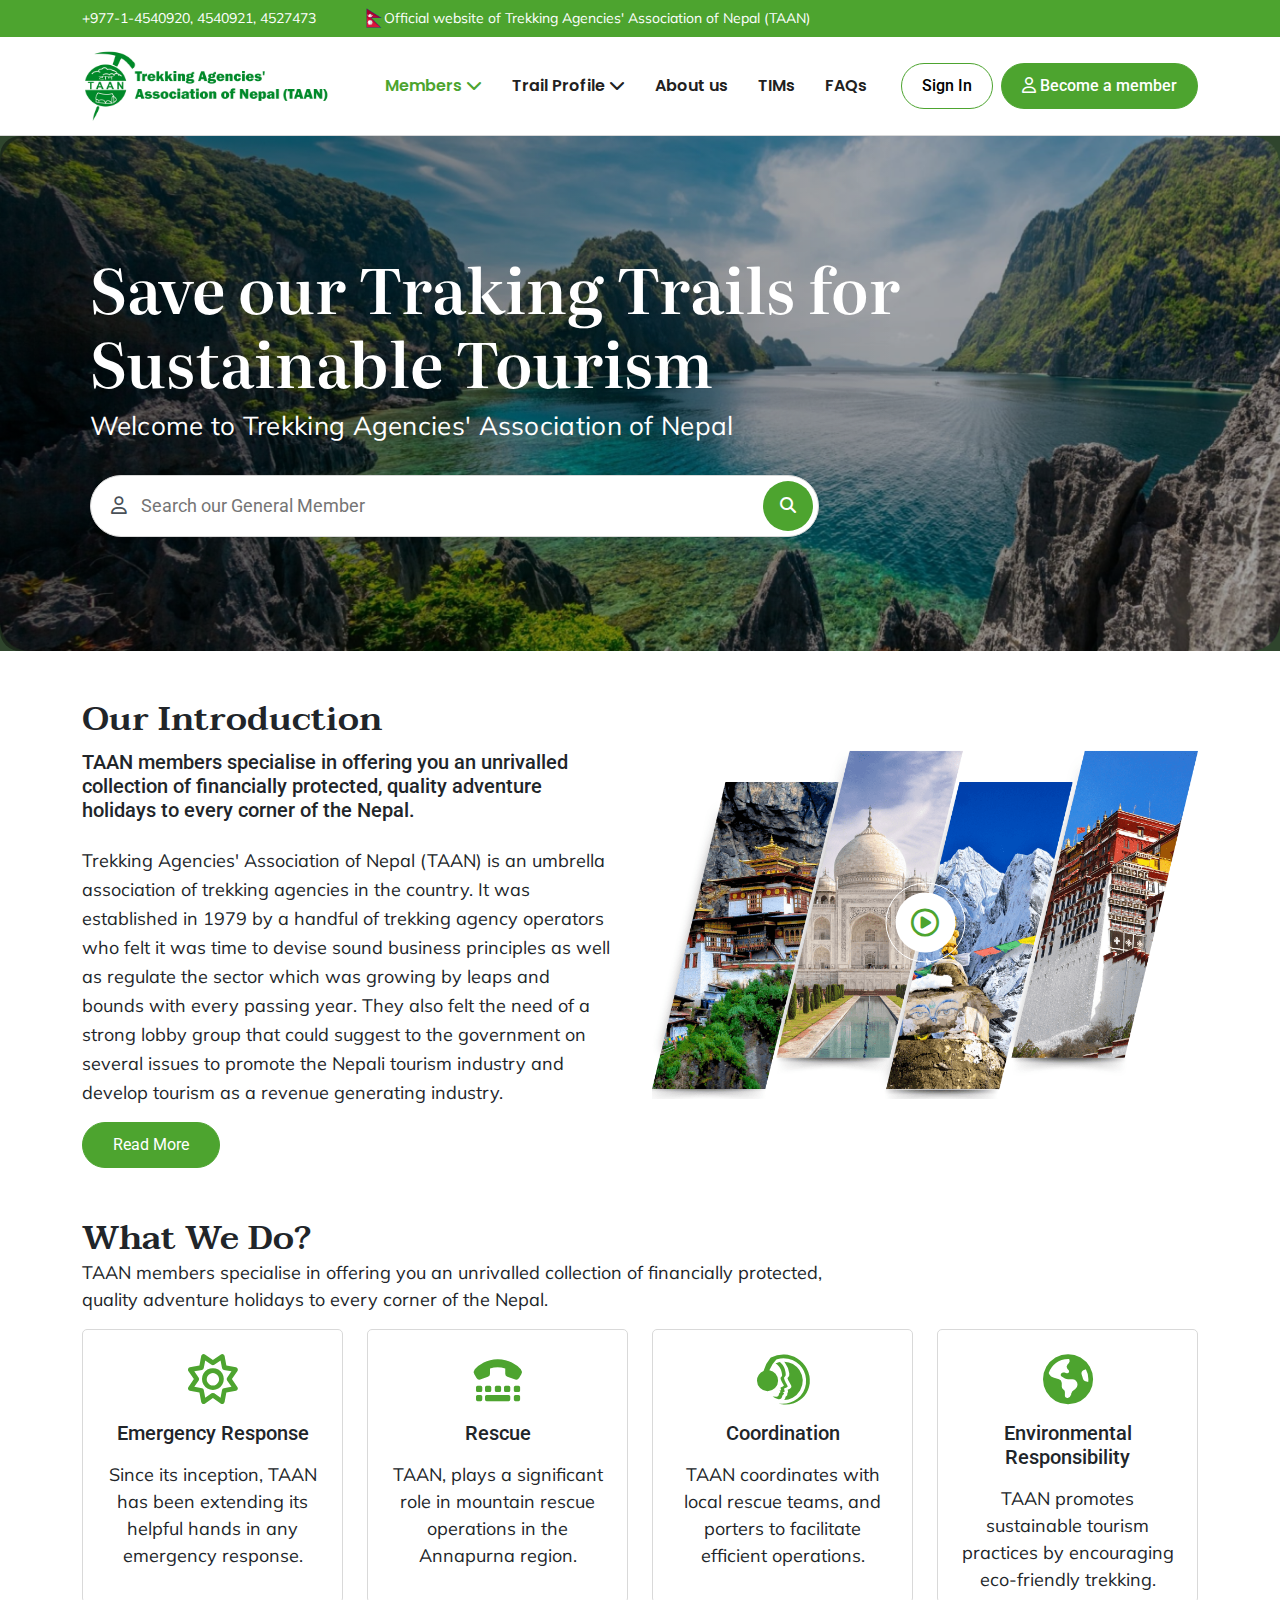
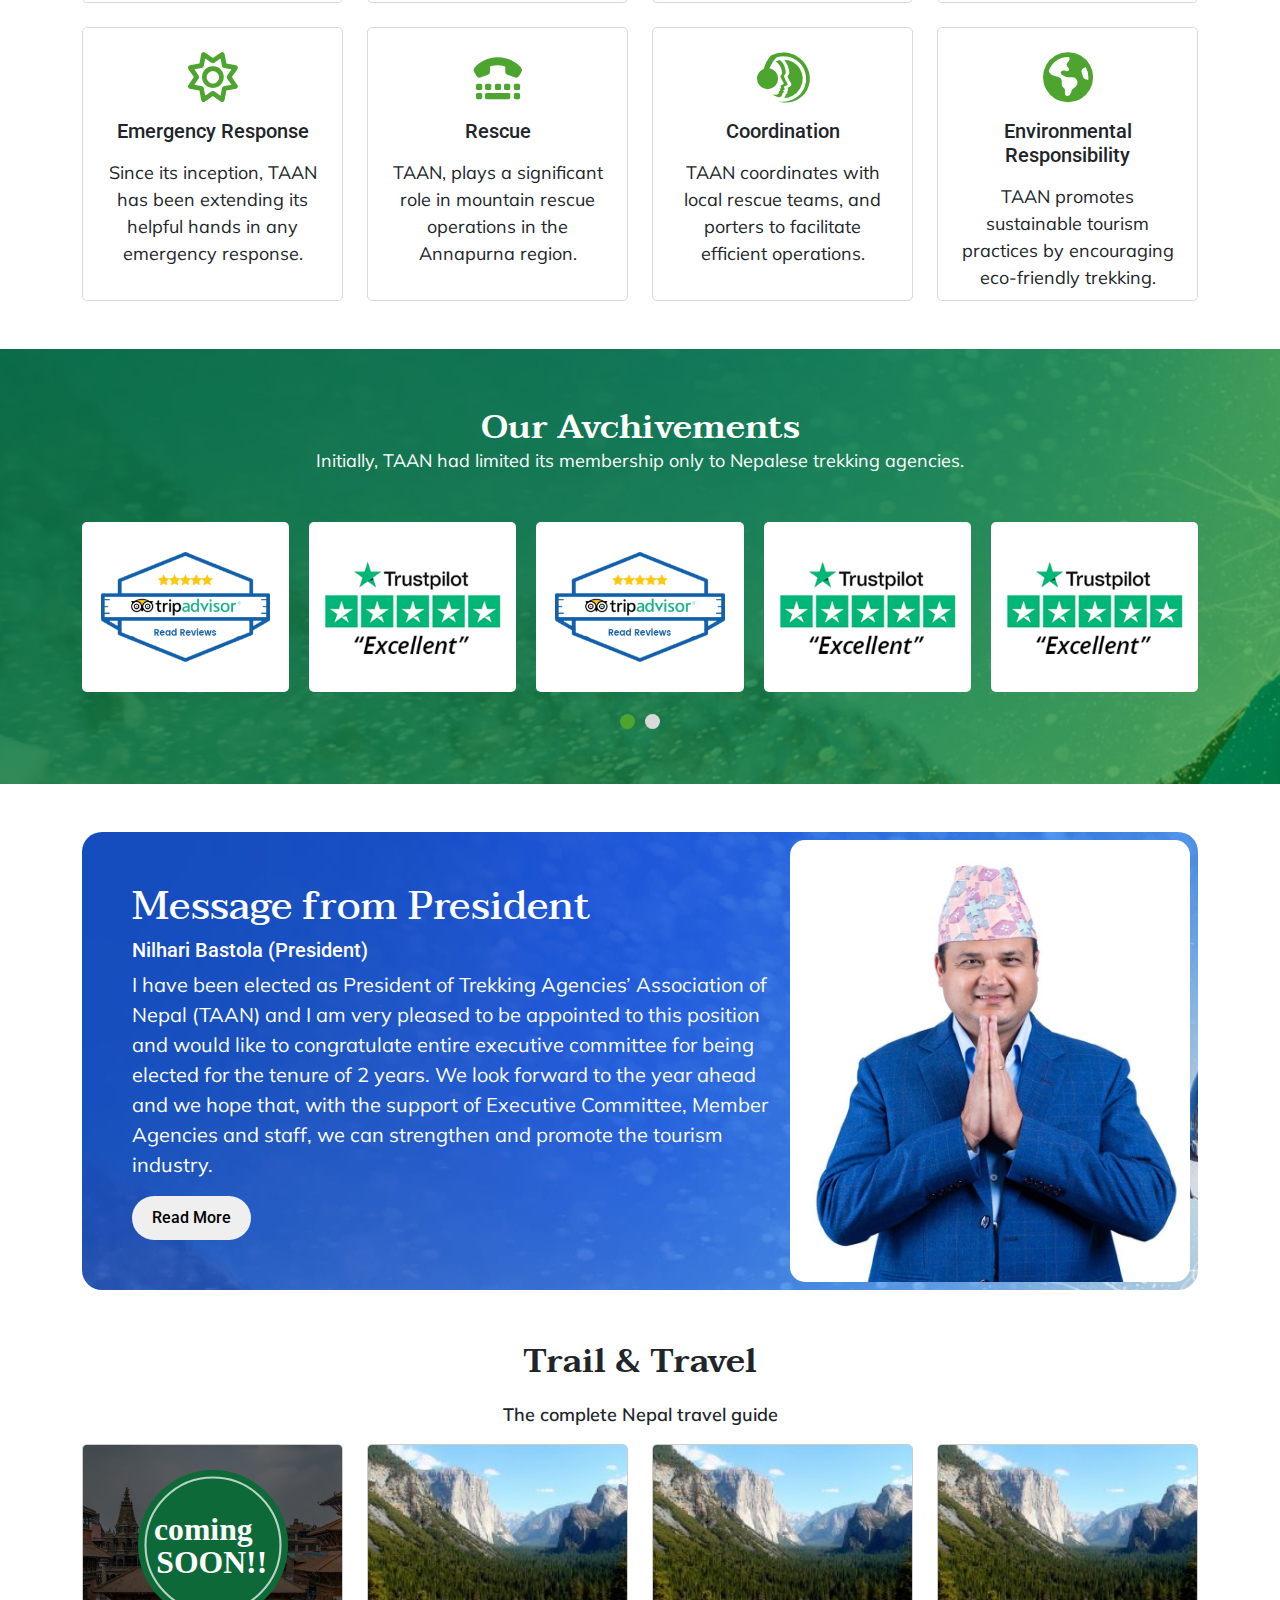
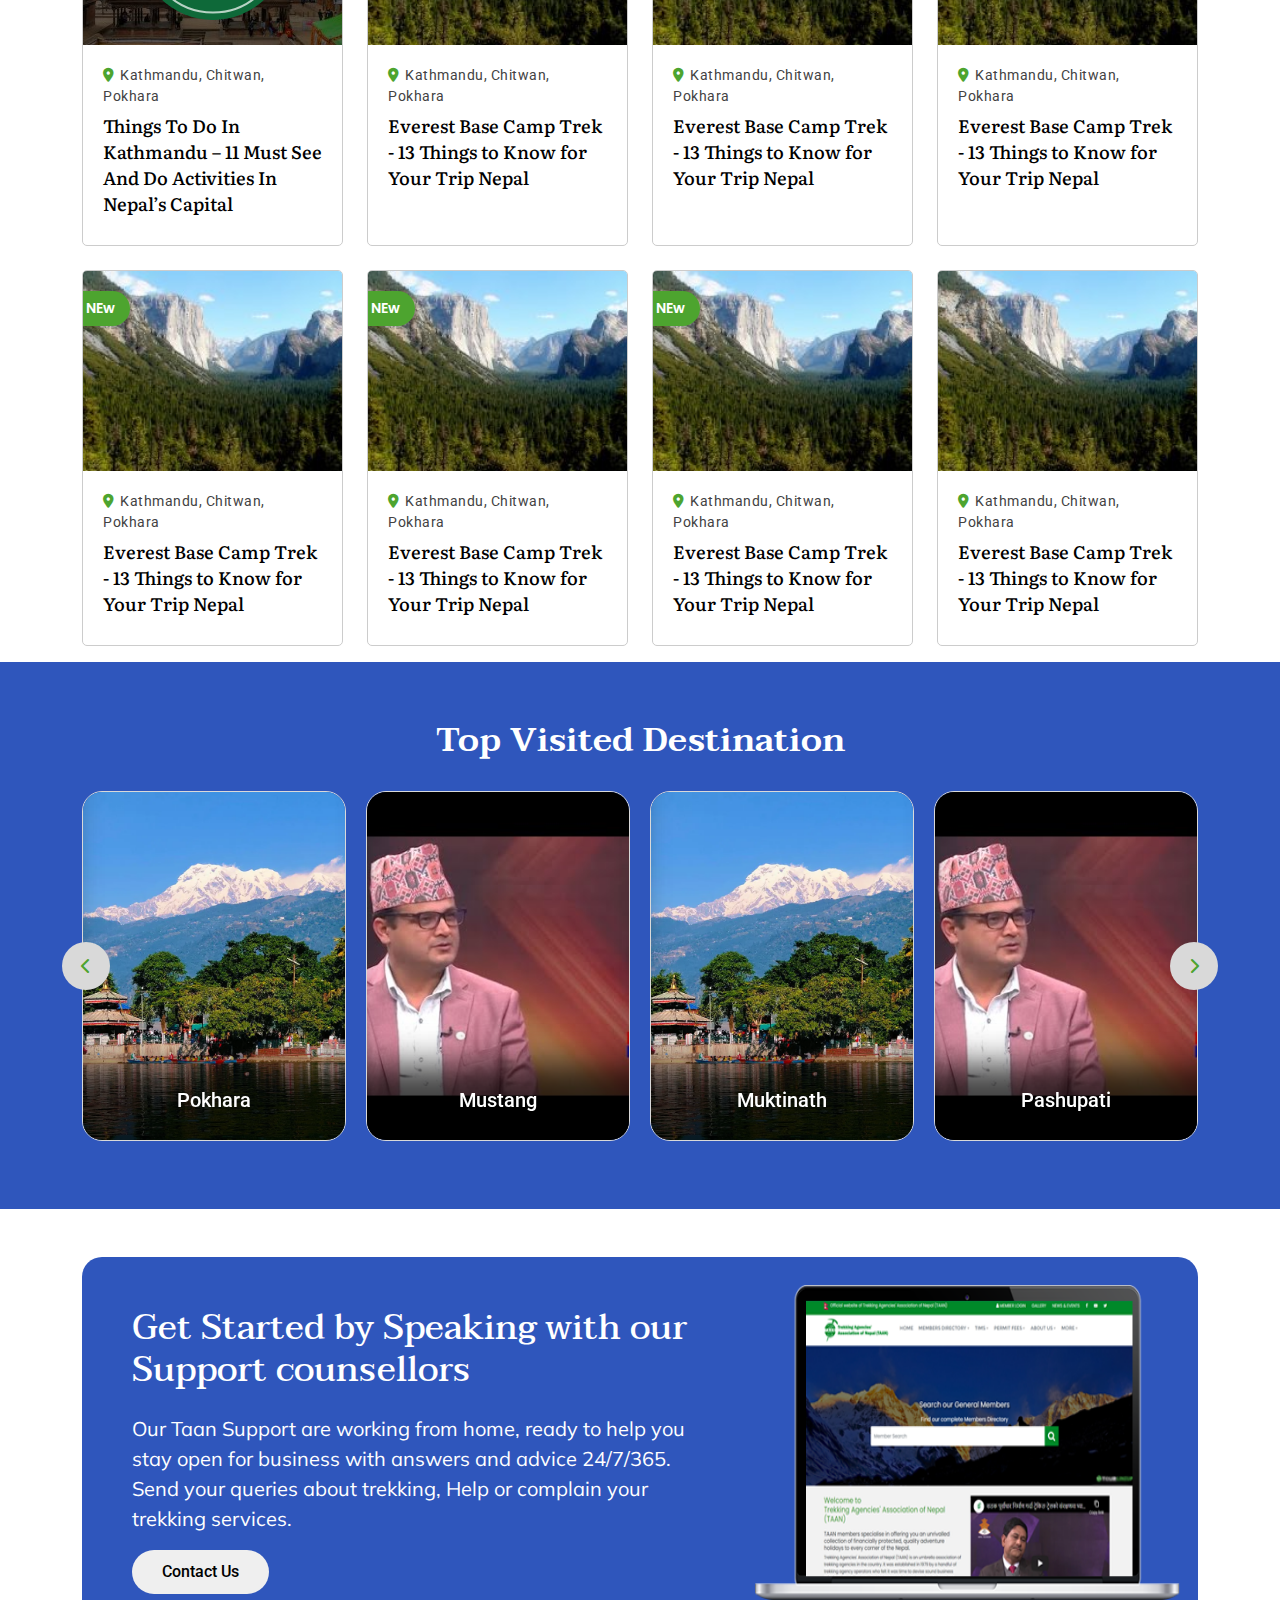
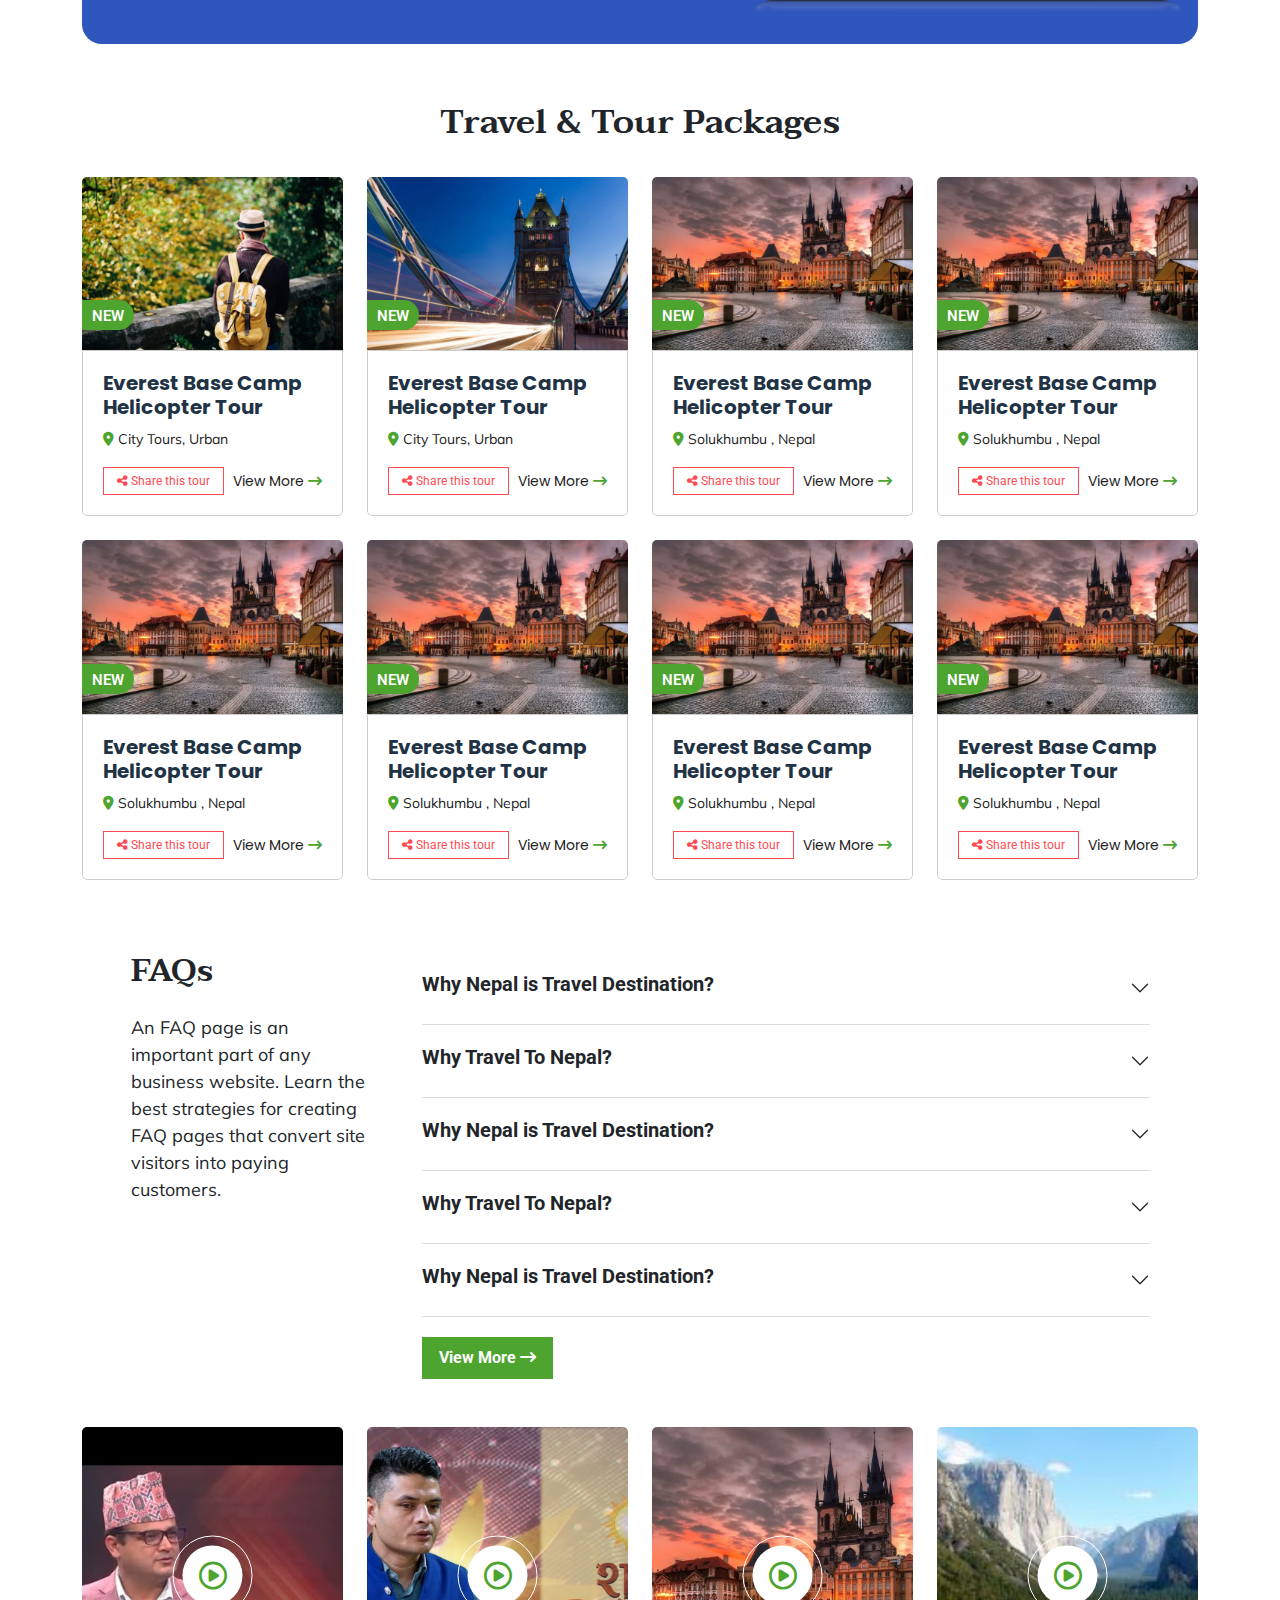
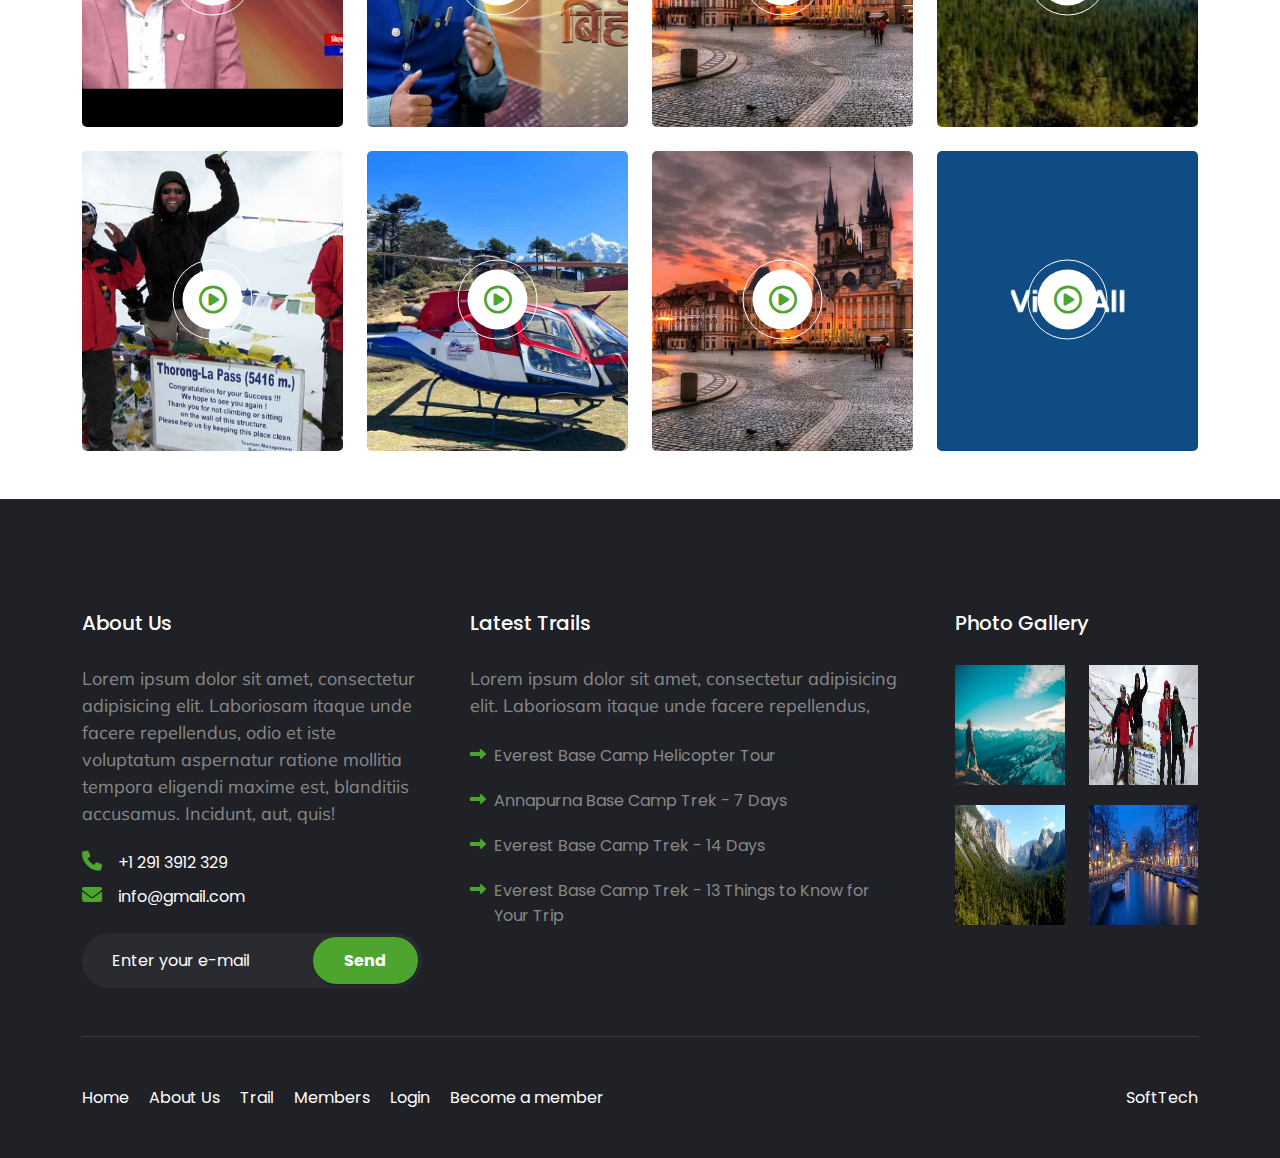
==== commit a9766def: "home page changes" ====
--- a/index.html
+++ b/index.html
@@ -175,7 +175,16 @@
         </div>
         <div class="col-lg-6">
           <div class="about-team--img">
-            <img src="images/about/about_image_2.png" alt="">
+            <!-- <img src="images/about/about_image_2.png" alt=""> -->
+            <a class="video__wrapper" href="https://www.youtube.com/watch?v=BchpIcqJy8w" data-fancybox="gallery">
+              <img src="images/about/about_image_2.png" />
+              <div class="video__play-icon">
+                <span>
+                  <i class="fa-regular fa-circle-play"></i>
+                </span>
+  
+              </div>
+            </a>
           </div>
 
         </div>
@@ -272,7 +281,7 @@
           </h1>
           <p class="text-white">Initially, TAAN had limited its membership only to Nepalese trekking agencies.</p>
       </div>
-      <div class="row">
+      <div class="owl-carousel owl-theme owl-achivement">
         <div class="col">
           <div class="achivements__details">
 
@@ -317,7 +326,24 @@
             </div>
           </div>
         </div>
-
+        <div class="col">
+          <div class="achivements__details">
+            <div class="achivements__details__list__box">
+              <div class="logo-img">
+                <img src="images/about/trustpilot-logo.png" alt="" class="img">
+              </div>
+            </div>
+          </div>
+        </div>
+        <div class="col">
+          <div class="achivements__details">
+            <div class="achivements__details__list__box">
+              <div class="logo-img">
+                <img src="images/about/trustpilot-logo.png" alt="" class="img">
+              </div>
+            </div>
+          </div>
+        </div>
         <div class="col">
           <div class="achivements__details">
 
@@ -329,6 +355,15 @@
             </div>
 
 
+          </div>
+        </div>
+        <div class="col">
+          <div class="achivements__details">
+            <div class="achivements__details__list__box">
+              <div class="logo-img">
+                <img src="images/about/trustpilot-logo.png" alt="" class="img">
+              </div>
+            </div>
           </div>
         </div>
         <div class="col">
@@ -758,7 +793,7 @@
             <div class="destination__details__list">
               <div class="destination__details__list__box">
                 <div class="logo-img">
-                  <img class="owl-lazy" data-src="images/about/1.jpg" data-src-retina="images/trail/1.webp" alt="img">
+                  <img class="owl-lazy" data-src="images/pokhara.webp" data-src-retina="images/pokhara.webp" alt="img">
                 </div>
 
               
@@ -795,7 +830,7 @@
             <div class="destination__details__list">
               <div class="destination__details__list__box">
                 <div class="logo-img">
-                  <img class="owl-lazy" data-src="images/about/1.jpg" data-src-retina="images/trail/1.webp" alt="img">
+                  <img class="owl-lazy" data-src="images/pokhara.webp" data-src-retina="images/pokhara.webp" alt="img">
                 </div>
               
                 <div class="text">
@@ -831,7 +866,7 @@
             <div class="destination__details__list">
               <div class="destination__details__list__box">
                 <div class="logo-img">
-                  <img class="owl-lazy" data-src="images/about/1.jpg" data-src-retina="images/trail/1.webp" alt="img">
+                  <img class="owl-lazy" data-src="images/dhangadhi.jpg" data-src-retina="images/dhangadhi.jpg" alt="img">
                 </div>
               
                 <div class="text">
@@ -1678,15 +1713,15 @@
     });
   </script>
   <script>
-    $('.owl-feature').owlCarousel({
+    $('.owl-achivement').owlCarousel({
       loop: true,
       autoplay: true,
-      autoplayTimeout: 4000,
+      autoplayTimeout: 2000,
       autoplayHoverPause: true,
       responsiveClass: true,
-      nav: true,
+      nav: false,
       lazyLoad:true,
-      items: 4,
+      items: 6,
       margin: 20,
       dots: true,
       navText: ['<span class="fas fa-chevron-left fa-1x"></span>',
@@ -1703,29 +1738,29 @@
 
         },
         575: {
-          items: 1,
+          items: 2,
           nav: false,
 
 
         },
         767: {
-          items: 2
+          items: 3
         },
         991: {
-          items: 3
+          items: 4
         },
         1199: {
-          items: 4
+          items: 5
         },
         1399: {
-          items: 4,
+          items: 6,
           dots: true,
-          nav: true,
+          nav: false,
         },
         1439: {
-          items: 4,
+          items: 6,
           dots: true,
-          nav: true,
+          nav: false,
         }
       }
     });
--- a/scss/style.css
+++ b/scss/style.css
@@ -1176,6 +1176,14 @@
   color: #000000;
   font-weight: 500;
   border-radius: 30px;
+  position: relative;
+  background: linear-gradient(to left, #ffffff 50%, #1D8348 50%) right;
+  background-size: 200%;
+  transition: 0.5s ease-out;
+}
+.navbar .btn-login:hover {
+  background-position: left;
+  color: #fff;
 }
 .navbar .btn-signup {
   padding: 10px 30px;
@@ -1246,9 +1254,9 @@
   border: 1px solid #D9D9D9;
   border-radius: 40px;
   display: flex;
-  width: 100%;
+  width: 90%;
   max-width: 100%;
-  line-height: 50px;
+  line-height: 48px;
   background: #ffffff;
 }
 .banner .member__search #searchInput {
@@ -1267,7 +1275,7 @@
 }
 .banner .member__search b {
   padding: 0px 8px 0px 15px;
-  font-size: 24px;
+  font-size: 18px;
   color: #495057;
 }
 .banner .member__search--input-type {
@@ -1522,7 +1530,7 @@
   left: 0;
   top: 0;
   right: 0;
-  box-shadow: inset 6px -200px 157px -10px rgba(0, 0, 0, 0.74);
+  box-shadow: inset 6px -101px 34px -25px rgba(0, 0, 0, 0.74);
   padding: 20px 20px;
   text-align: center;
   color: #FFFFFF;
@@ -1545,89 +1553,6 @@
   color: #fff;
   margin-bottom: 0px;
   padding-bottom: 0px;
-}
-
-.blog__details .owl-nav button {
-  position: absolute;
-  top: 0%;
-  right: 30px;
-}
-.blog__details .owl-nav {
-  position: absolute;
-  right: 30px;
-  top: -50px;
-}
-.blog__details__list__box {
-  border: 1px solid #D9D9D9;
-  border-radius: 20px;
-  overflow: hidden;
-  background-color: #F2F4F4;
-}
-.blog__details__list__box .logo-img {
-  height: 100%;
-}
-.blog__details__list__box .logo-img img {
-  width: 100%;
-  height: 100%;
-  -o-object-fit: cover;
-     object-fit: cover;
-}
-.blog__details__list__box .blog-text {
-  height: 100%;
-  padding: 30px 20px;
-}
-.blog__details__list__box .blog-text h3 {
-  margin-bottom: 15px;
-  line-height: 36px;
-}
-.blog__details__list__box .blog-text p {
-  line-height: 26px;
-  margin: 16px 0px;
-  font-family: "Roboto", sans-serif;
-}
-.blog__details__list__box span {
-  display: block;
-  font-size: 16px;
-  /* font-weight: 500; */
-  margin-bottom: 15px;
-  color: #343a40;
-}
-
-.news__details__list__box {
-  border: 1px solid #D9D9D9;
-  border-radius: 20px;
-  overflow: hidden;
-}
-.news__details__list__box .logo-img {
-  height: 100%;
-}
-.news__details__list__box .logo-img img {
-  width: 100%;
-  height: 100%;
-  -o-object-fit: cover;
-     object-fit: cover;
-}
-.news__details__list__box .news-text {
-  height: 100%;
-  padding: 30px 20px;
-}
-.news__details__list__box .news-text h3 {
-  margin-bottom: 15px;
-  line-height: 36px;
-  font-family: "Roboto", sans-serif;
-  font-size: 1.5rem;
-}
-.news__details__list__box .news-text p {
-  line-height: 26px;
-  margin: 16px 0px;
-  font-family: "Roboto", sans-serif;
-}
-.news__details__list__box span {
-  display: block;
-  font-size: 16px;
-  /* font-weight: 500; */
-  margin-bottom: 15px;
-  color: #343a40;
 }
 
 .faq .accordion-button:not(.collapsed) {
@@ -1992,6 +1917,8 @@
     visibility: visible;
     transform: translateY(0);
     transition: all 0.3s ease;
+    border-top: 3px solid #008929;
+    overflow: hidden;
   }
   .navbar .dropdown-menu {
     display: block;
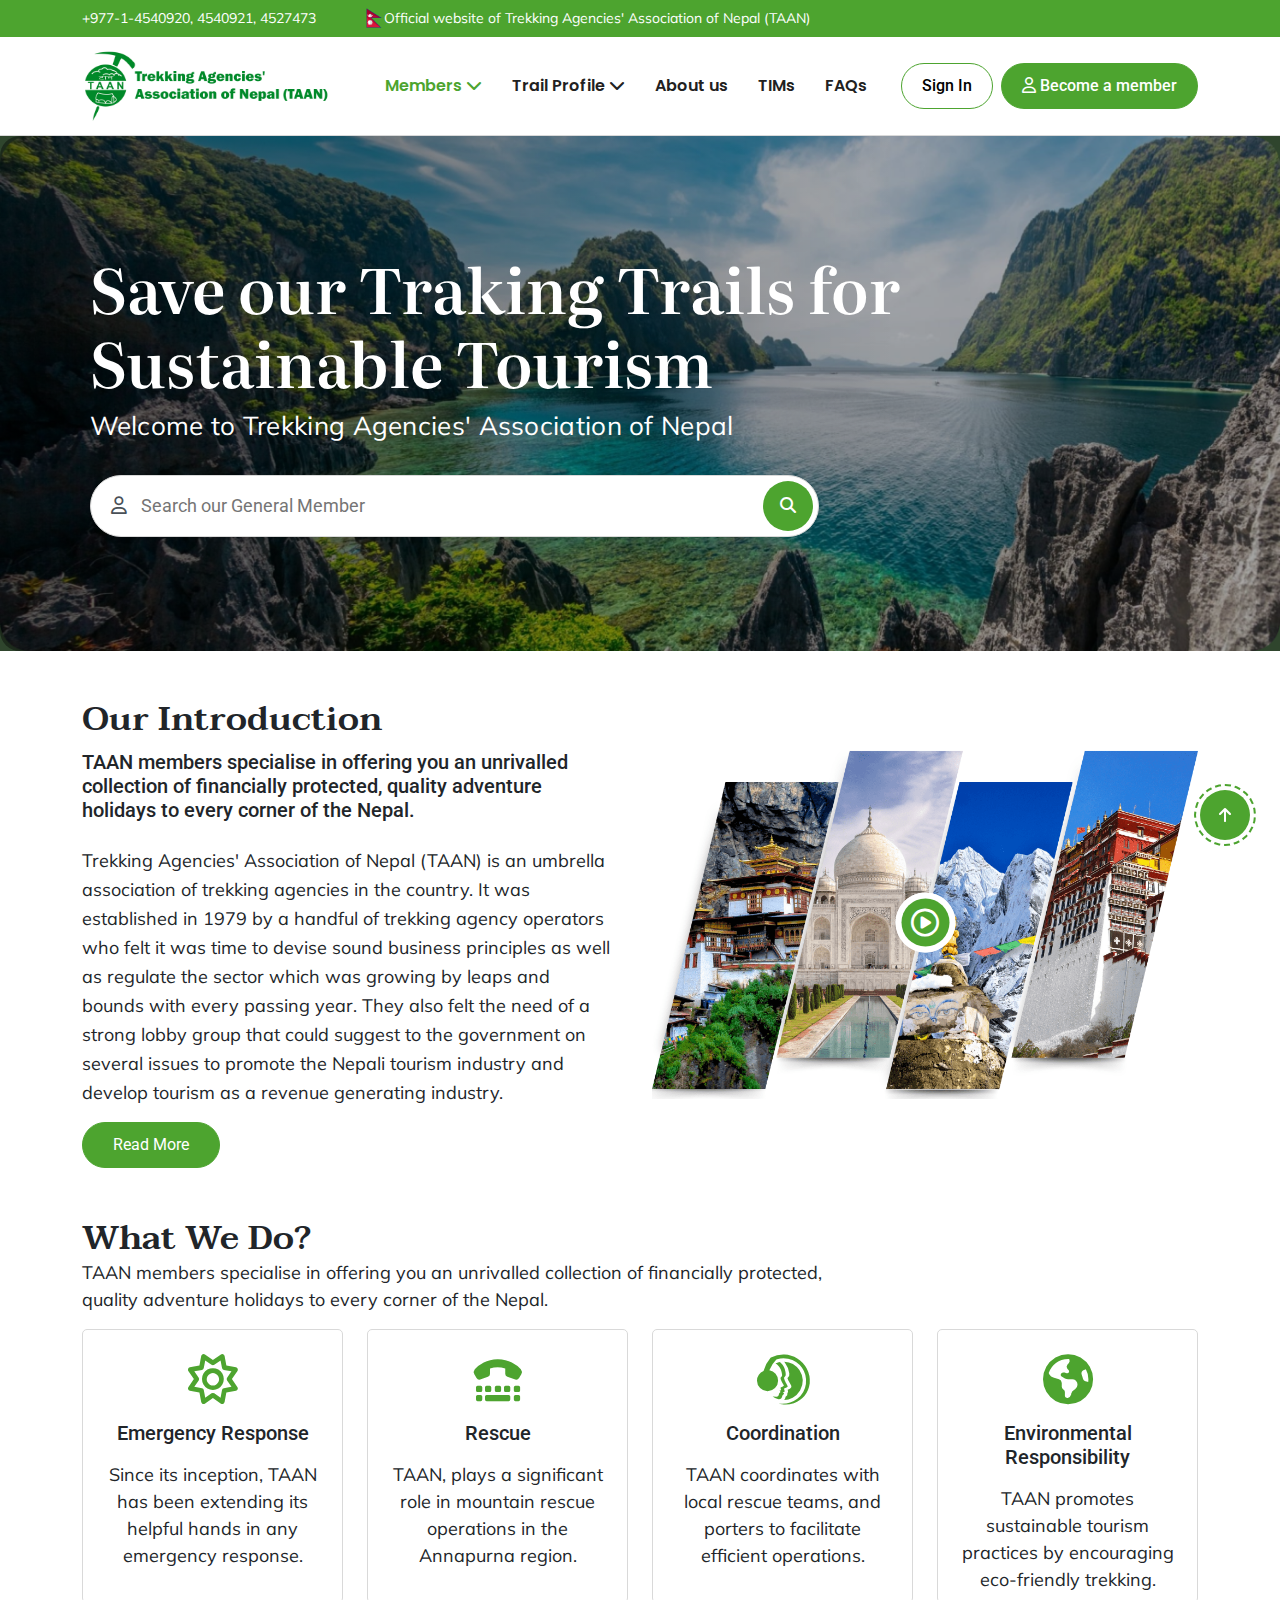
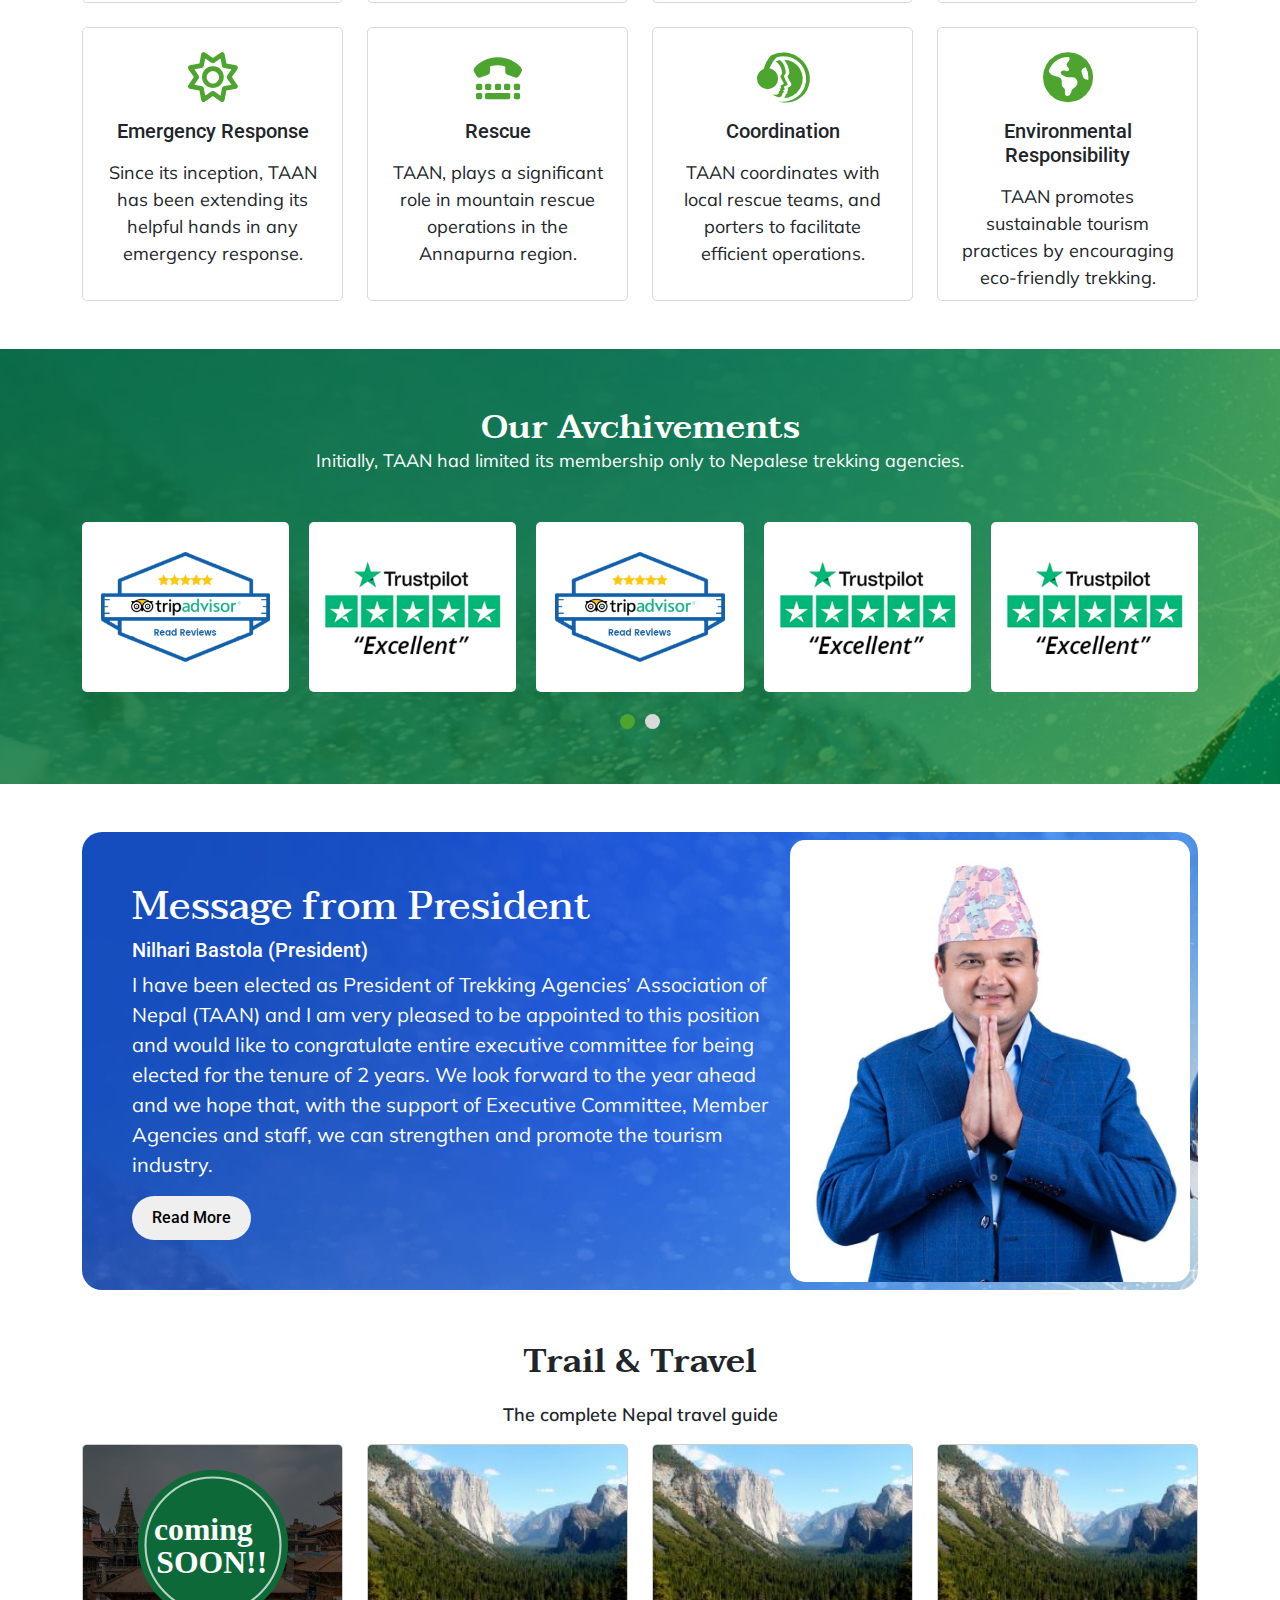
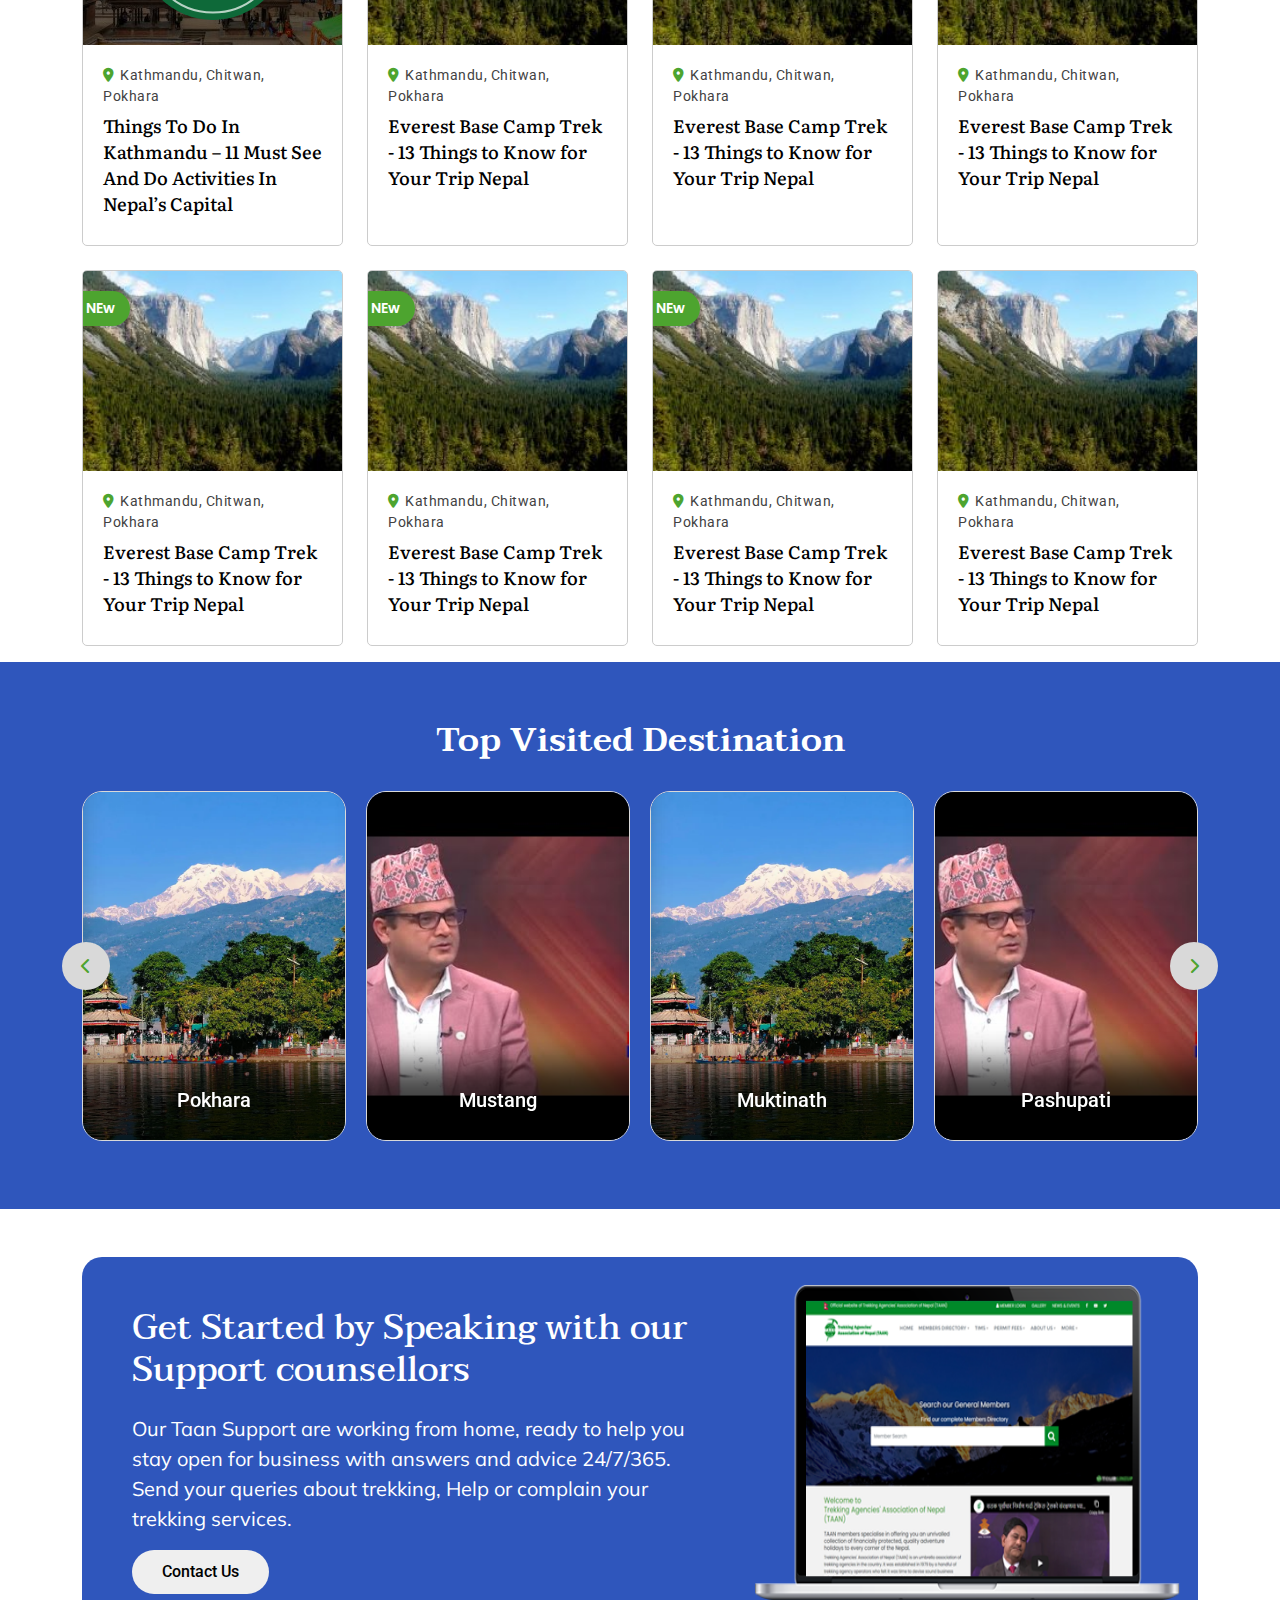
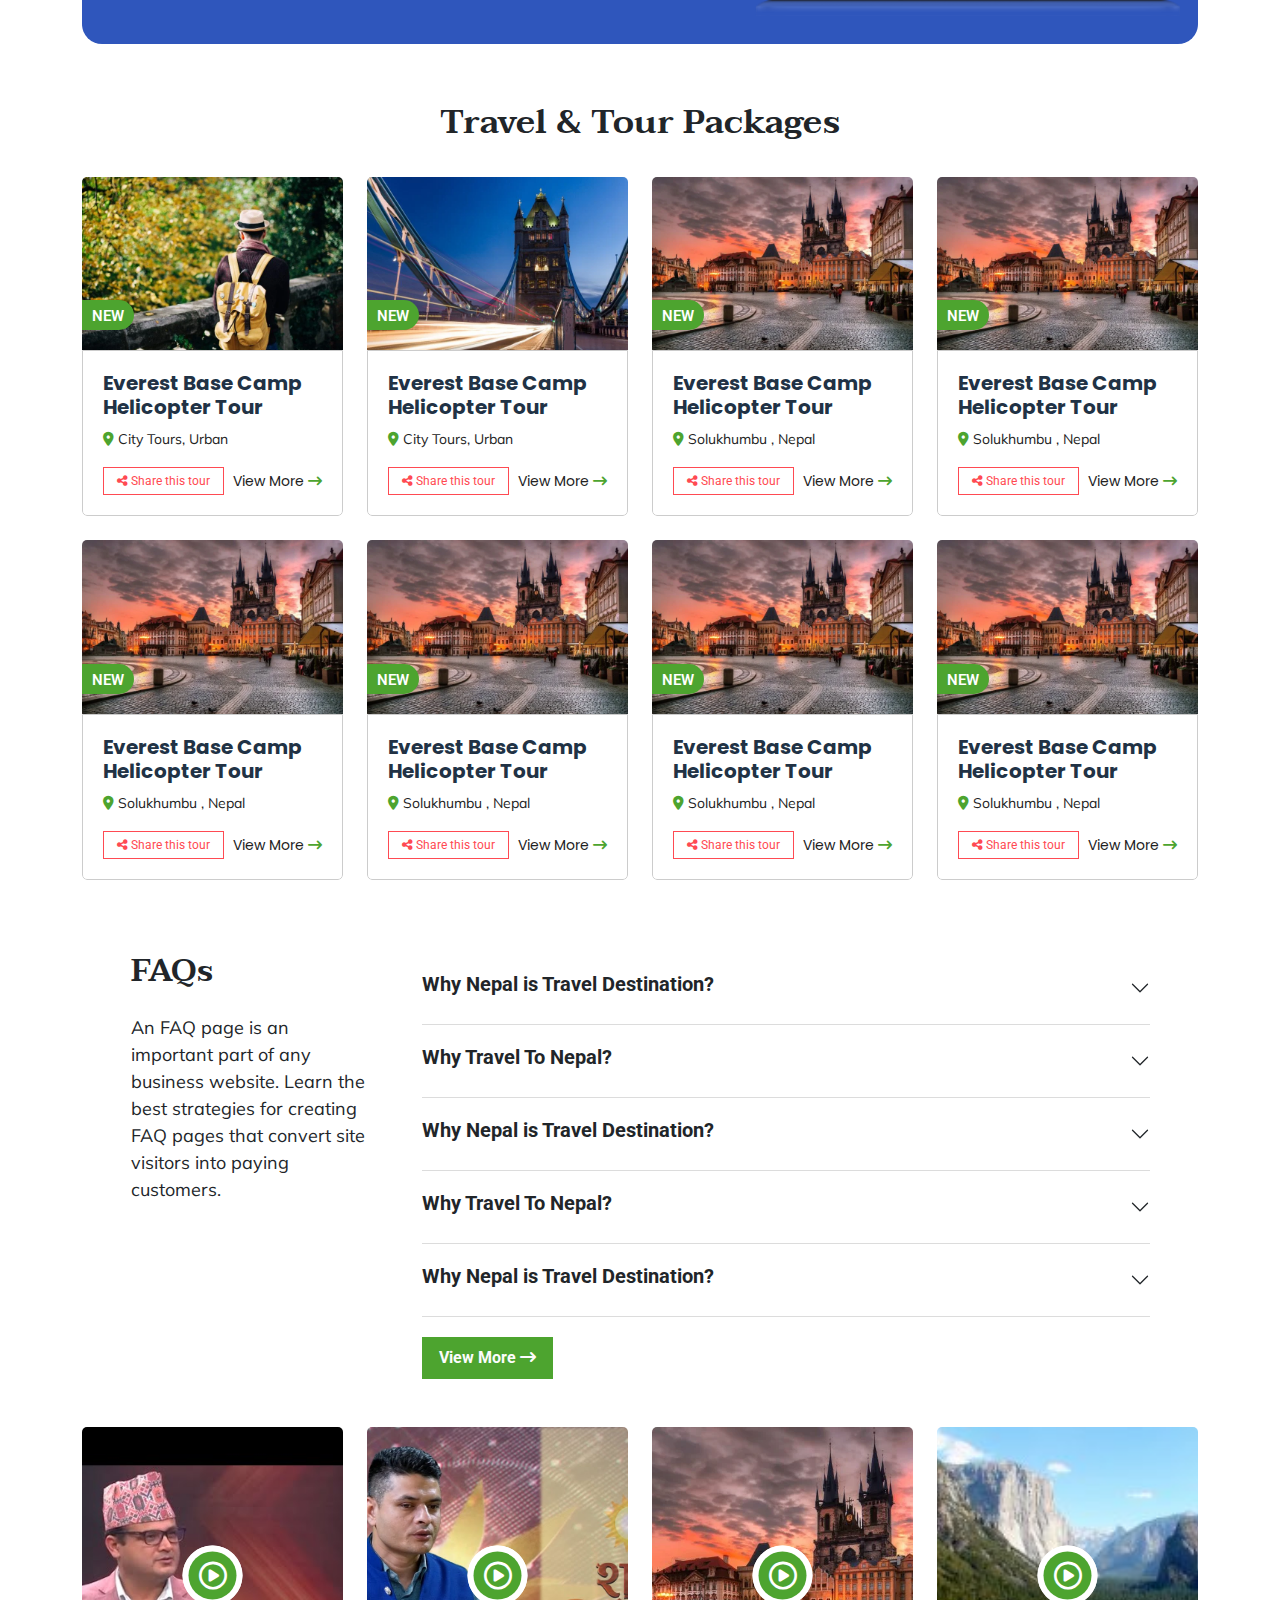
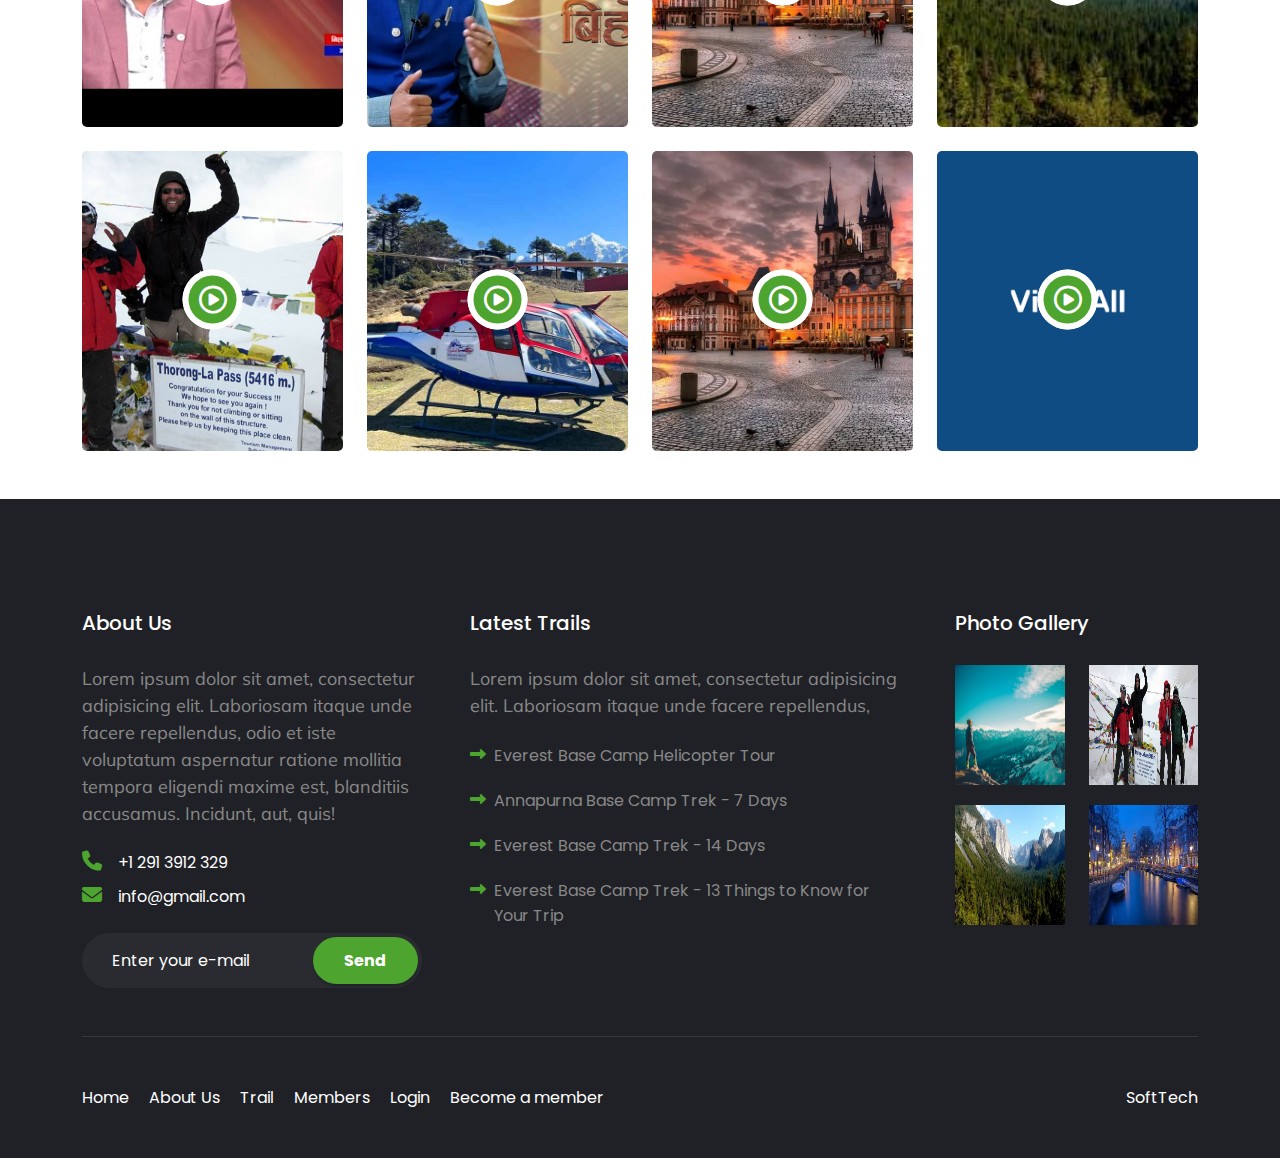
==== commit 3a05005e: "scrool btn" ====
--- a/index.html
+++ b/index.html
@@ -43,13 +43,38 @@
               Members <i class="fas fa-chevron-down dropdown-icon"></i>
             </a>
             <div class="dropdown-menu d-flex ">
-              <div class="member-menu">
-                <div class="member-count">
-                  <div class="count-number text-center">
+              <div class="sub-menu">
+                <div class="sub-count">
+                  <div class="count-number">
                     <a href="member.html">
-                      <span class="text-white text-center">Total Member</span> <br>
-                    <h3 class="text-white text-center">
+                      <span class="text-white">Total Member</span> <br>
+                    <h3 class="text-white">
                       2500
+                    </a>
+                    </h3>
+                  </div>
+                </div>
+              </div>
+              <div class="sub-menu sub-menu-items w-100" >
+                <a href="member.html">General Members</a>
+                <a href="member.html">Associate Members</a>
+                <a href="member.html"> Regional Association Members</a>
+              </div>
+            </div>
+          </li>
+          <li class="nav-item dropdown">
+            <a class="nav-link dropdown-toggle " href="#" role="button" data-bs-toggle="dropdown"
+              aria-expanded="false">
+              Trail Profile <i class="fas fa-chevron-down dropdown-icon"></i>
+            </a>
+            <div class="dropdown-menu d-flex ">
+              <div class="sub-menu">
+                <div class="sub-count">
+                  <div class="count-number ">
+                    <a href="#">
+                      <span class="text-white ">Trail Profile</span> <br>
+                    <h3 class="text-white ">
+                      25
                     </a>
                     
                     </h3>
@@ -57,19 +82,22 @@
                 
                 </div>
               </div>
-              <div class="member-menu member-menu-items w-100 p-3" >
-                <a href="member.html">General Members</a>
-                <a href="member.html">Associate Members</a>
-                <a href="member.html"> Regional Association Members</a>
-                <!-- <li><a class="dropdown-item" href="member.html">Associate Member</a></li>
-                <li><a class="dropdown-item" href="member-page.html">Associate Member Detail</a></li>
-                <li><a class="dropdown-item" href="package-details.html">Associate Member Package Detail </a></li> -->
+              <div class="sub-menu sub-menu-items w-100 " >
+               <a  href="trail.profile.html">Trail Profile</a>
+               <a  href="trail-details.html">Everest Base Camp Trek</a>
+               <a  href="trail-package-details.html">Everest Base Camp Trek
+                    Detail</a>
+                    <a  href="trail.profile.html">Trail Profile</a>
+                    <a  href="trail-details.html">Everest Base Camp Trek</a>
+                    <a  href="trail-package-details.html">Everest Base Camp Trek
+                         Detail</a>
+          
               </div>
              
              
             </div>
           </li>
-          <li class="nav-item dropdown">
+          <!-- <li class="nav-item dropdown">
             <a class="nav-link dropdown-toggle" href="trail.html" role="button" data-bs-toggle="dropdown"
               aria-expanded="false">
               Trail Profile <i class="fas fa-chevron-down dropdown-icon"></i>
@@ -80,7 +108,7 @@
               <li><a class="dropdown-item" href="trail-package-details.html" target="_blank">Everest Base Camp Trek
                   Detail</a></li>
             </ul>
-          </li>
+          </li> -->
           <li class="nav-item dropdown">
             <a class="nav-link " href="#" role="button">
               About us
@@ -1698,7 +1726,7 @@
 
   </footer>
 
-
+  <a href="#" class="scrollToTop scroll-btn show"><i class="fa-solid fa-arrow-up"></i></a>
 
   <!-- footer end-->
   <script src="js/jquery-3.6.0.min.js"></script>
@@ -1711,6 +1739,28 @@
     Fancybox.bind("[data-fancybox]", {
 
     });
+  </script>
+  <script>
+    document.addEventListener("DOMContentLoaded", function() {
+    var scrollToTopButton = document.querySelector('.scrollToTop');
+
+    window.addEventListener('scroll', function() {
+        if (window.pageYOffset > 100) {
+            scrollToTopButton.classList.add('show');
+        } else {
+            scrollToTopButton.classList.remove('show');
+        }
+    });
+
+    scrollToTopButton.addEventListener('click', function(e) {
+        e.preventDefault();
+        window.scrollTo({
+            top: 0,
+            behavior: 'smooth'
+        });
+    });
+});
+
   </script>
   <script>
     $('.owl-achivement').owlCarousel({
--- a/scss/style.css
+++ b/scss/style.css
@@ -1068,6 +1068,7 @@
 
 body {
   font-family: "Roboto", sans-serif;
+  position: relative;
 }
 
 .b-member {
@@ -1193,12 +1194,14 @@
   background-color: #4DA42F;
   border-radius: 30px;
   position: relative;
-  background: linear-gradient(to left, #4DA42F 50%, #1D8348 50%) right;
+  background: linear-gradient(to left, #4DA42F 50%, #ffffff 50%) right;
   background-size: 200%;
   transition: 0.5s ease-out;
 }
 .navbar .btn-signup:hover {
   background-position: left;
+  border: 1px solid #4DA42F;
+  color: #000000;
 }
 
 .banner img {
@@ -1424,25 +1427,70 @@
   margin-top: 20px;
 }
 
-.member-menu .member-count {
+.scrollToTop {
+  position: fixed;
+  right: 30px;
+  bottom: 500px;
+  opacity: 0;
+  visibility: hidden;
+  transition: all ease 0.4s;
+  z-index: 96;
+}
+
+.scrollToTop.show {
+  bottom: 60px;
+  opacity: 1;
+  visibility: visible;
+}
+
+.scroll-btn::before {
+  content: "";
+  position: absolute;
+  left: var(--extra-shape, -6px);
+  top: var(--extra-shape, -6px);
+  right: var(--extra-shape, -6px);
+  bottom: var(--extra-shape, -6px);
+  background-color: transparent;
+  border-radius: 50%;
+  z-index: 1;
+  border: 2px dashed #4DA42F;
+  transition: all ease 0.4s;
+  animation: spin 13s infinite linear;
+}
+.scroll-btn i {
+  display: inline-block;
+  background-color: #4DA42F;
+  color: #fff;
+  text-align: center;
+  font-size: 16px;
+  width: var(--btn-size, 50px);
+  height: var(--btn-size, 50px);
+  line-height: var(--btn-size, 50px);
+  z-index: 2;
+  border-radius: 50%;
+  position: relative;
+  transition: all ease 0.8s;
+  box-shadow: 0 0 20px 0 rgba(0, 0, 0, 0.02);
+}
+
+.sub-menu .sub-count {
   background: #4DA42F;
   padding: 20px;
   display: flex;
   justify-content: center;
-  align-items: center;
   width: 100px;
   height: 100%;
 }
-.member-menu .member-count a {
+.sub-menu .sub-count a {
   color: #fff;
 }
-.member-menu a {
-  text-decoration: none;
-}
-.member-menu.member-menu-items {
-  width: 300px !important;
-}
-.member-menu.member-menu-items a {
+.sub-menu a {
+  text-decoration: none;
+}
+.sub-menu.sub-menu-items {
+  width: 350px !important;
+}
+.sub-menu.sub-menu-items a {
   display: block;
   line-height: 36px;
   font-weight: 600;
@@ -1451,12 +1499,15 @@
   text-decoration: none;
   border-bottom: 1px solid #f1f1f1;
   transition: 0.3s ease;
-}
-.member-menu.member-menu-items a:first-child {
+  padding: 4px 20px;
+}
+.sub-menu.sub-menu-items a:first-child {
   border-top: 1px solid #f1f1f1;
 }
-.member-menu.member-menu-items a:hover {
+.sub-menu.sub-menu-items a:hover {
   color: #4DA42F;
+  color: #ffffff;
+  background: #4DA42F;
 }
 
 .navbar .dropdown-menu {
@@ -1693,6 +1744,7 @@
 }
 .video__wrapper {
   position: relative;
+  overflow: hidden;
 }
 .video__play-icon {
   position: absolute;
@@ -1725,10 +1777,10 @@
 .video__play-icon span::after {
   position: absolute;
   content: "";
-  top: calc(50% - 40px);
-  left: calc(50% - 40px);
-  width: 80px;
-  height: 80px;
+  /* top: calc(50% - 40px); */
+  /* left: calc(50% - 40px); */
+  width: 60px;
+  height: 60px;
   border: 1px solid #fff;
   border-radius: 50%;
   animation: zoominout 2s infinite linear alternate-reverse;
@@ -1747,7 +1799,10 @@
   font-size: 1.75rem;
   z-index: 2;
   position: relative;
-  color: #4da42f;
+  color: #ffffff;
+  background: #4da42f;
+  padding: 10px;
+  border-radius: 50%;
 }
 
 @media (max-width: 1339.98px) {
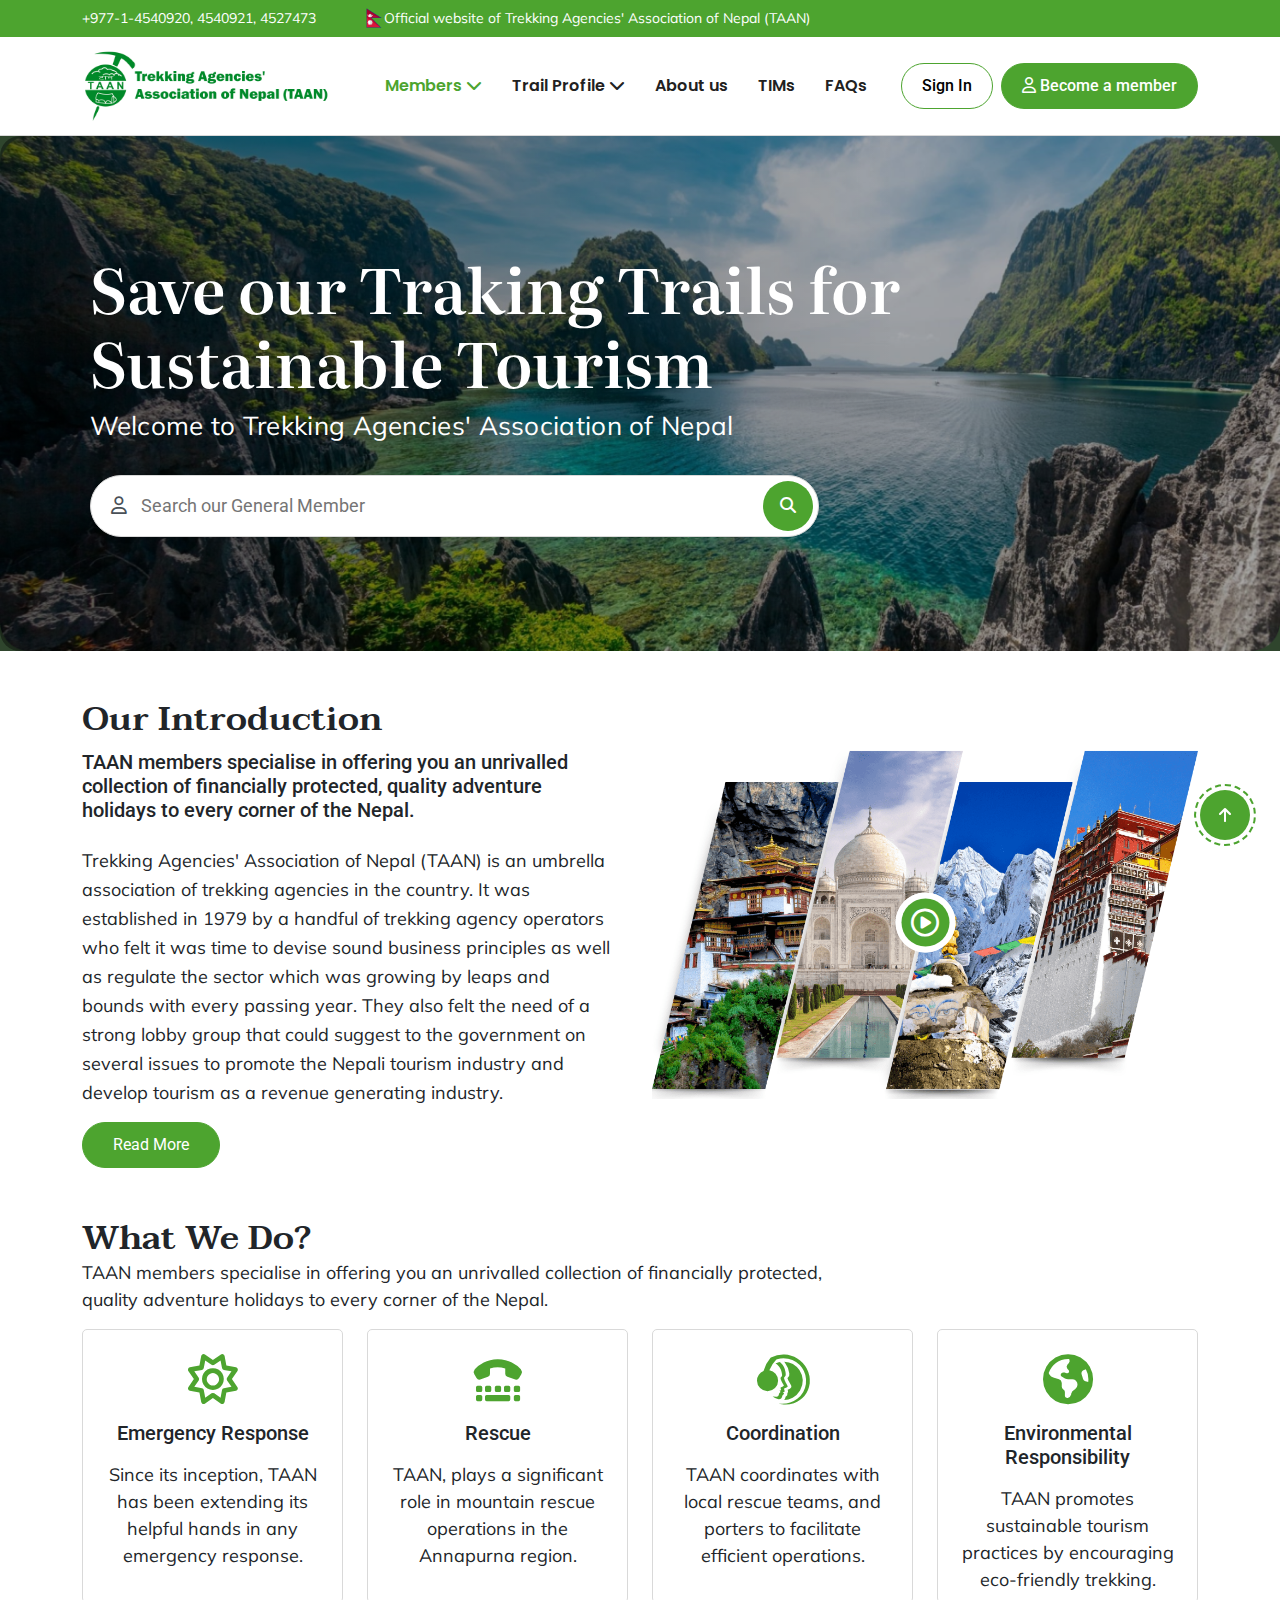
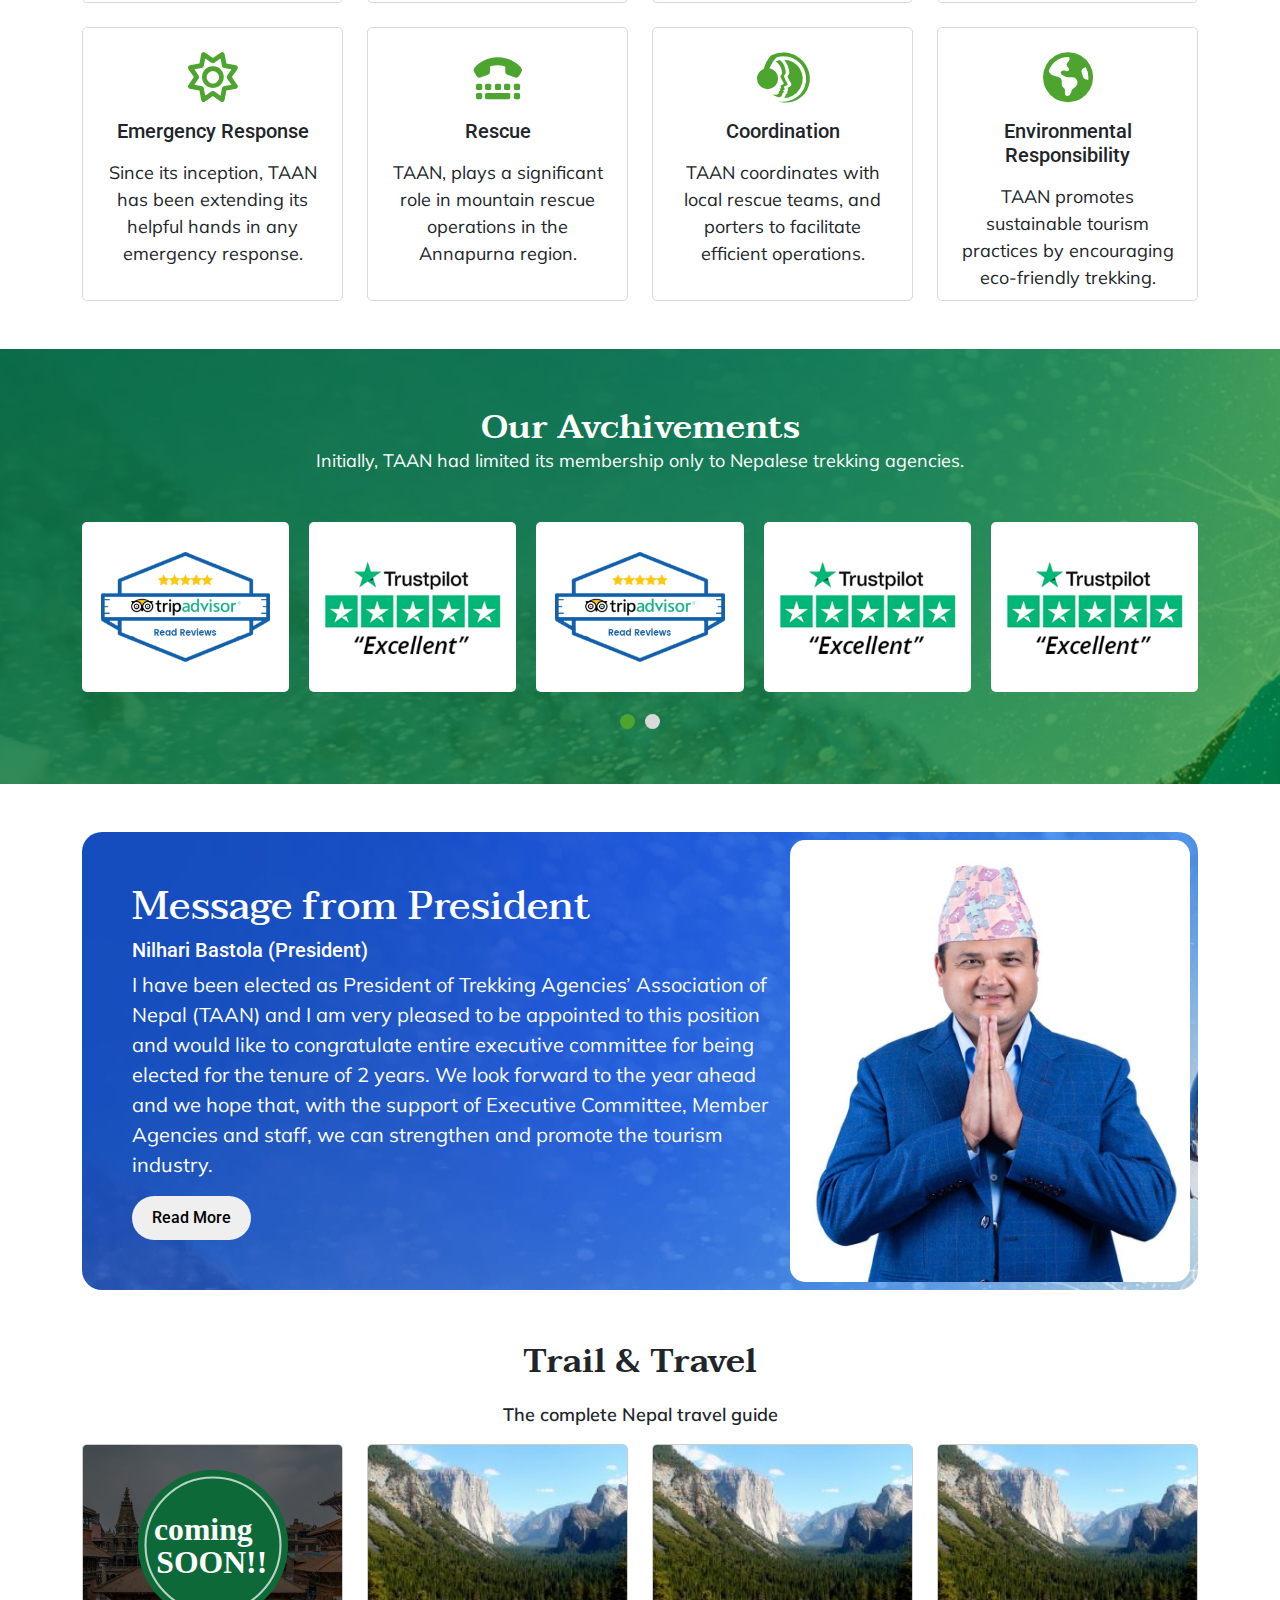
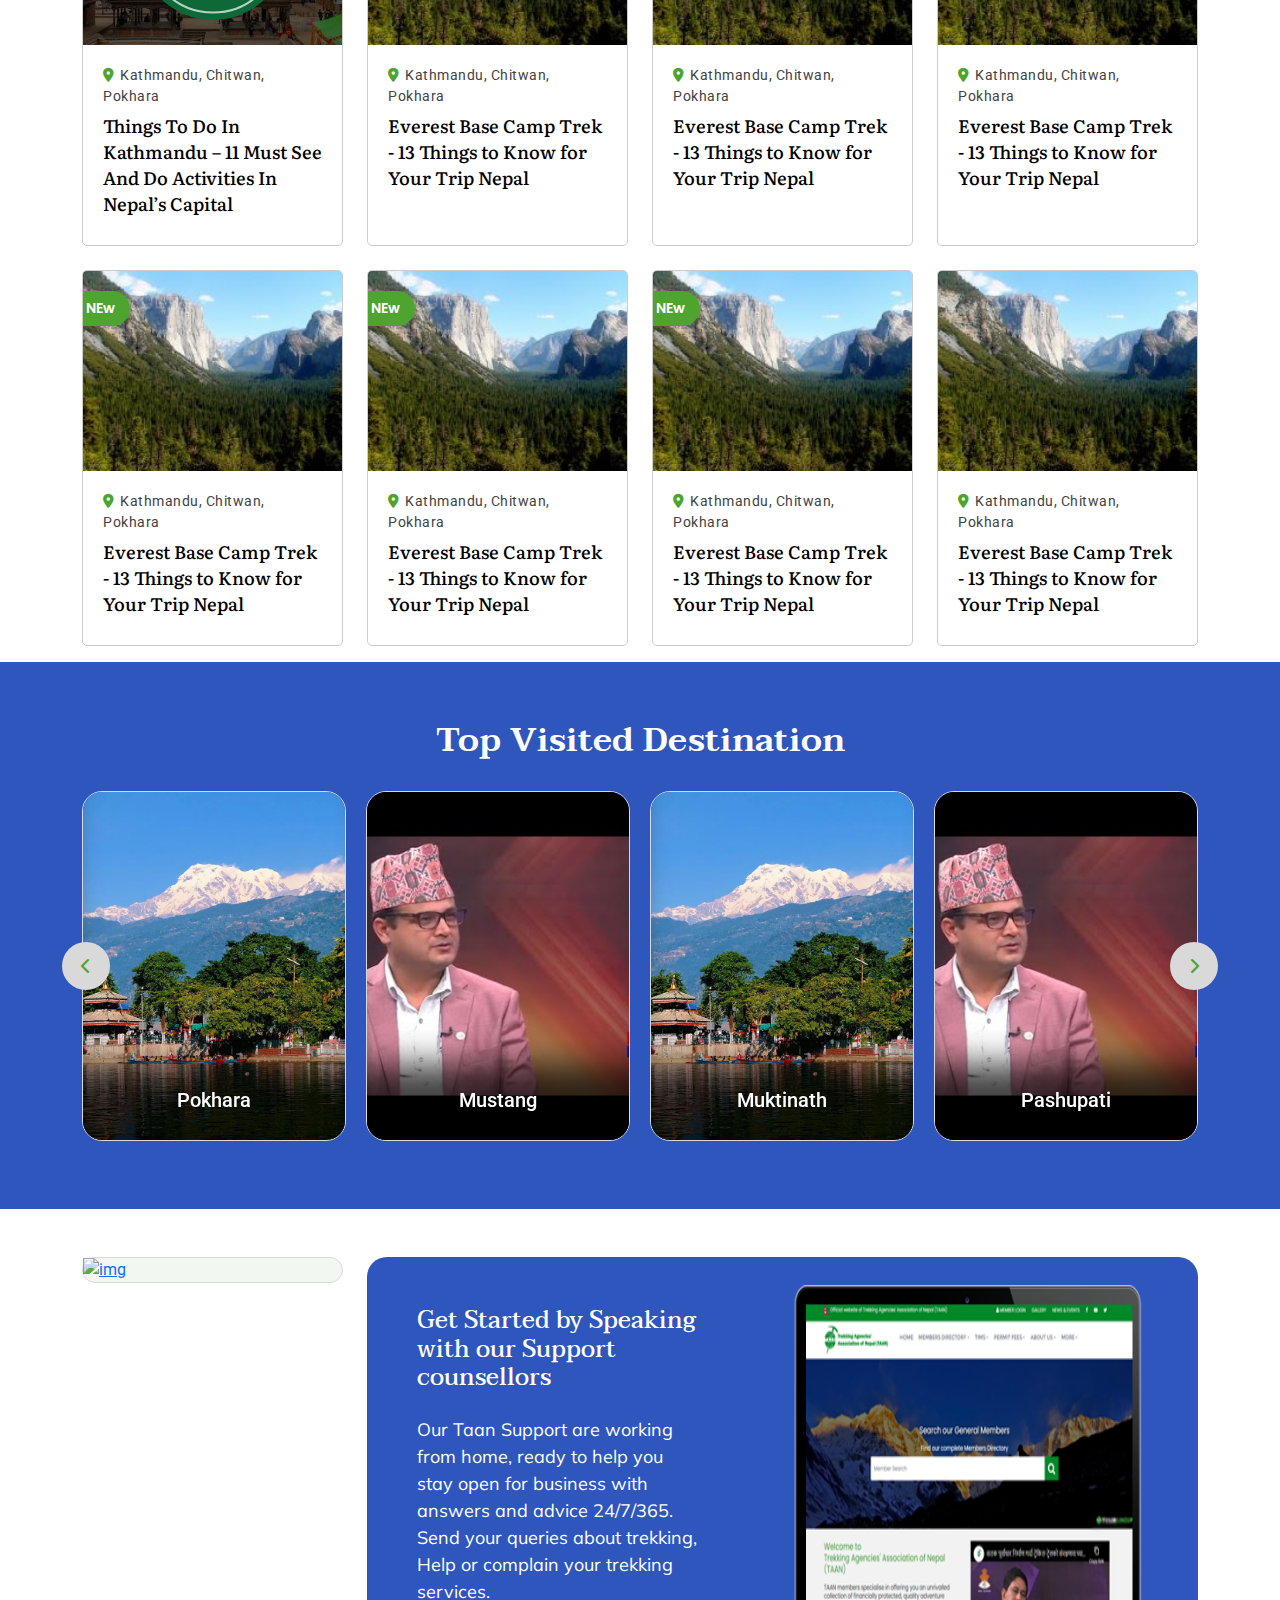
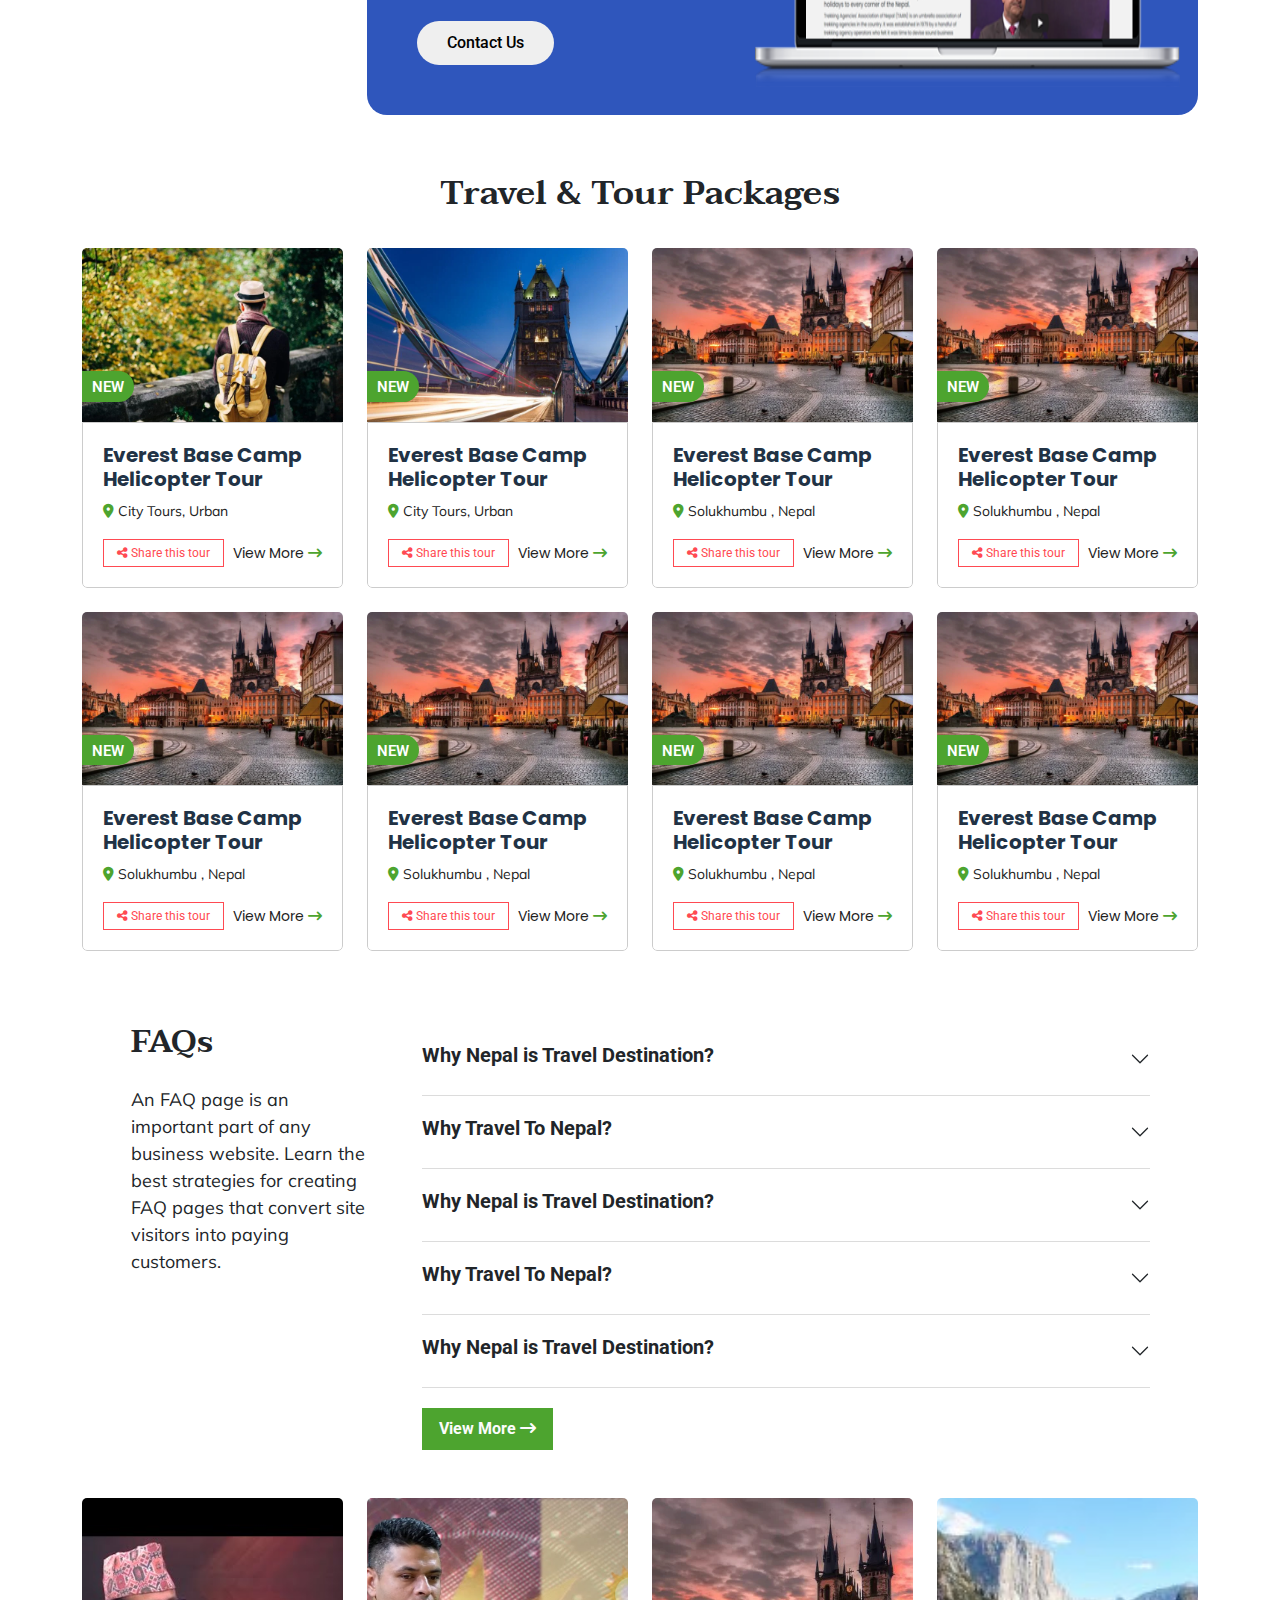
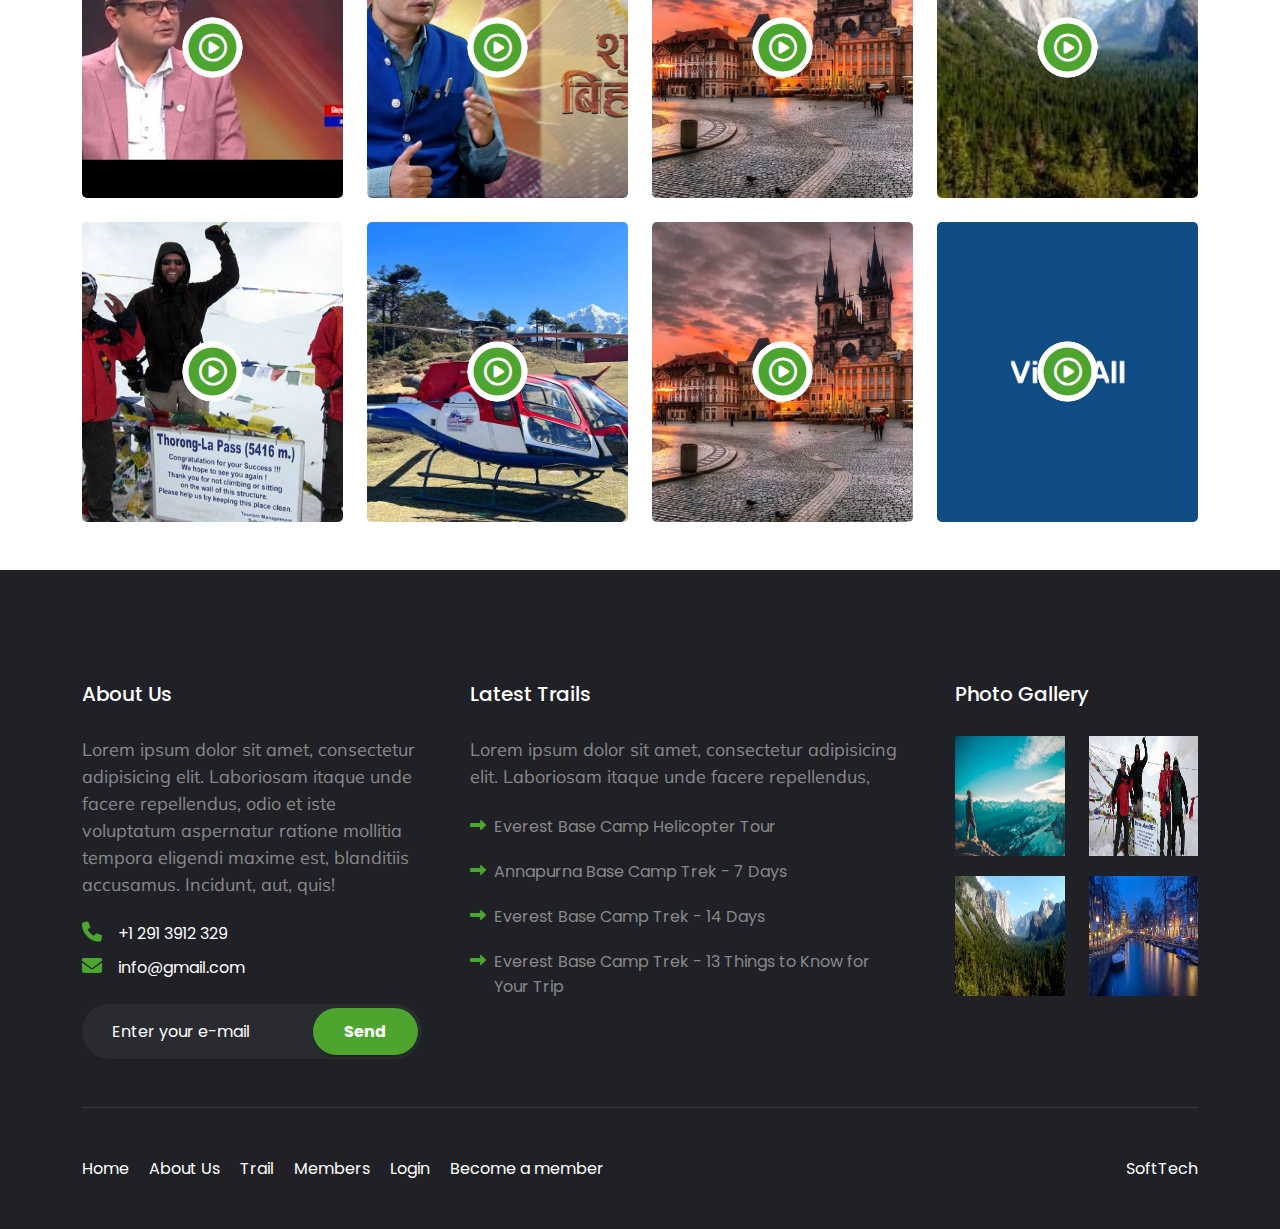
==== commit 097b2c4e: "trip advisor" ====
--- a/index.html
+++ b/index.html
@@ -1099,17 +1099,29 @@
   <!-- taan support start -->
   <section class="taan-support my-lg-5 my-3">
     <div class="container">
-      <div class="support d-lg-flex flex-column flex-lg-row justify-content-center">
-        <div class="support-message">
-          <h3>Get Started by Speaking with our Support counsellors</h3>
-          <p>Our Taan Support are working from home, ready to help you stay open for business with answers and advice
-            24/7/365. Send your queries about trekking, Help or complain your trekking services.</p>
-          <button>Contact Us</button>
-        </div>
-        <div class="support-image d-flex justify-content-center p-2">
-          <img src="images/support-cover.png" alt="Support Contact Image">
-        </div>
-      </div>
+      <div class="row">
+        <div class="col-lg-3">
+          <div class="trip-advisor">
+            <a href="https://www.tripadvisor.com/Attraction_Review-g293890-d6031354-Reviews-Nepal_Trek_Adventure_and_Expedition-Kathmandu_Kathmandu_Valley_Bagmati_Zone_Centr.html"><img src="https://media.nepaltrekadventures.com/themes/images/ta-widget.png" width="100%" alt="img">
+            </a>
+          </div>
+        </div>
+        <div class="col-lg-9">
+          <div class="support d-lg-flex flex-column flex-lg-row justify-content-center h-100">
+            <div class="support-message">
+              <h4>Get Started by Speaking with our Support counsellors</h4>
+              <p>Our Taan Support are working from home, ready to help you stay open for business with answers and advice
+                24/7/365. Send your queries about trekking, Help or complain your trekking services.</p>
+              <button>Contact Us</button>
+            </div>
+            <div class="support-image d-flex justify-content-center p-2">
+              <img src="images/support-cover.png" alt="Support Contact Image">
+            </div>
+          </div>
+        </div>
+      </div>
+      
+    
     </div>
   </section>
   <!-- taan support end-->
--- a/scss/style.css
+++ b/scss/style.css
@@ -1427,6 +1427,12 @@
   margin-top: 20px;
 }
 
+.trip-advisor {
+  background: #f2f7f1;
+  border-radius: 20px;
+  border: 1px solid #d9d9d9;
+}
+
 .scrollToTop {
   position: fixed;
   right: 30px;
@@ -1710,8 +1716,11 @@
   font-size: 35px;
   font-family: "Taviraj", serif;
 }
+.taan-support .support .support-message h4 {
+  font-family: "Taviraj", serif;
+}
 .taan-support .support .support-message p {
-  font-size: 20px;
+  font-size: 18px;
   padding-top: 15px;
 }
 .taan-support .support .support-message button {
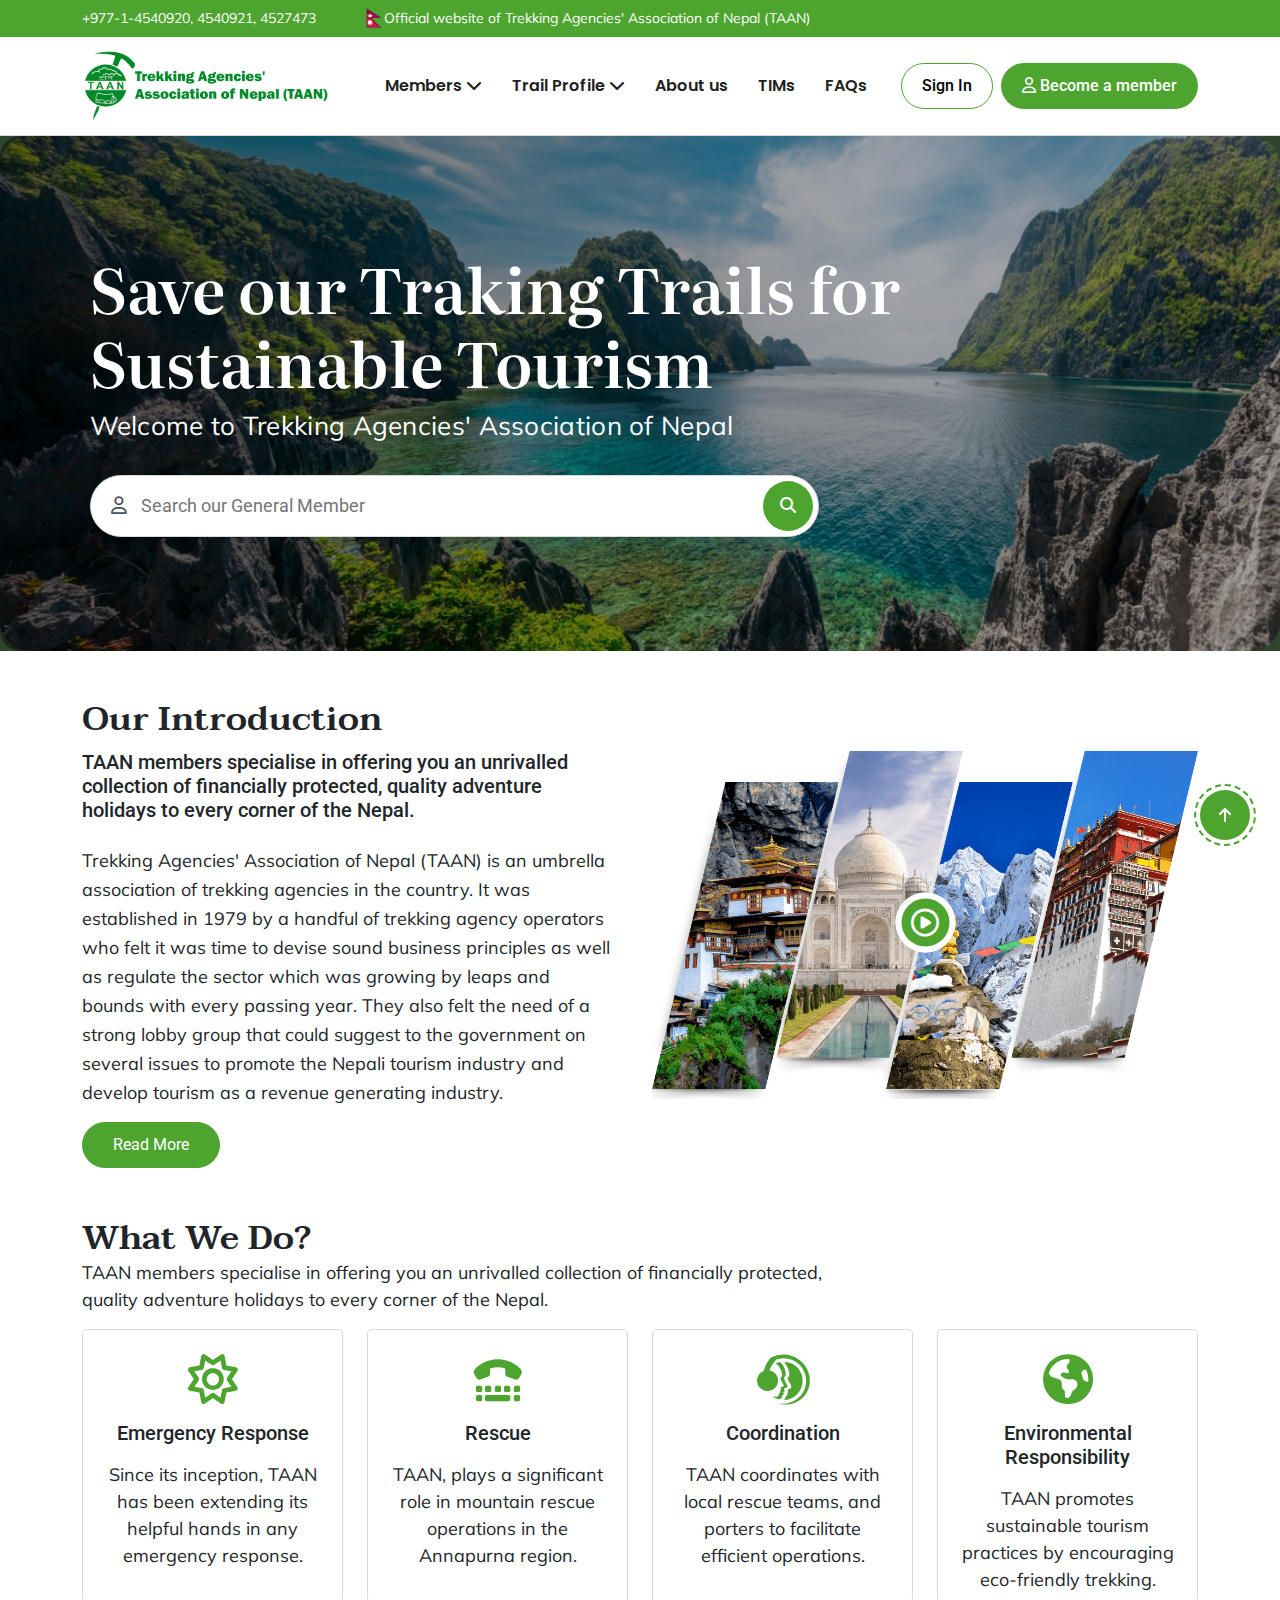
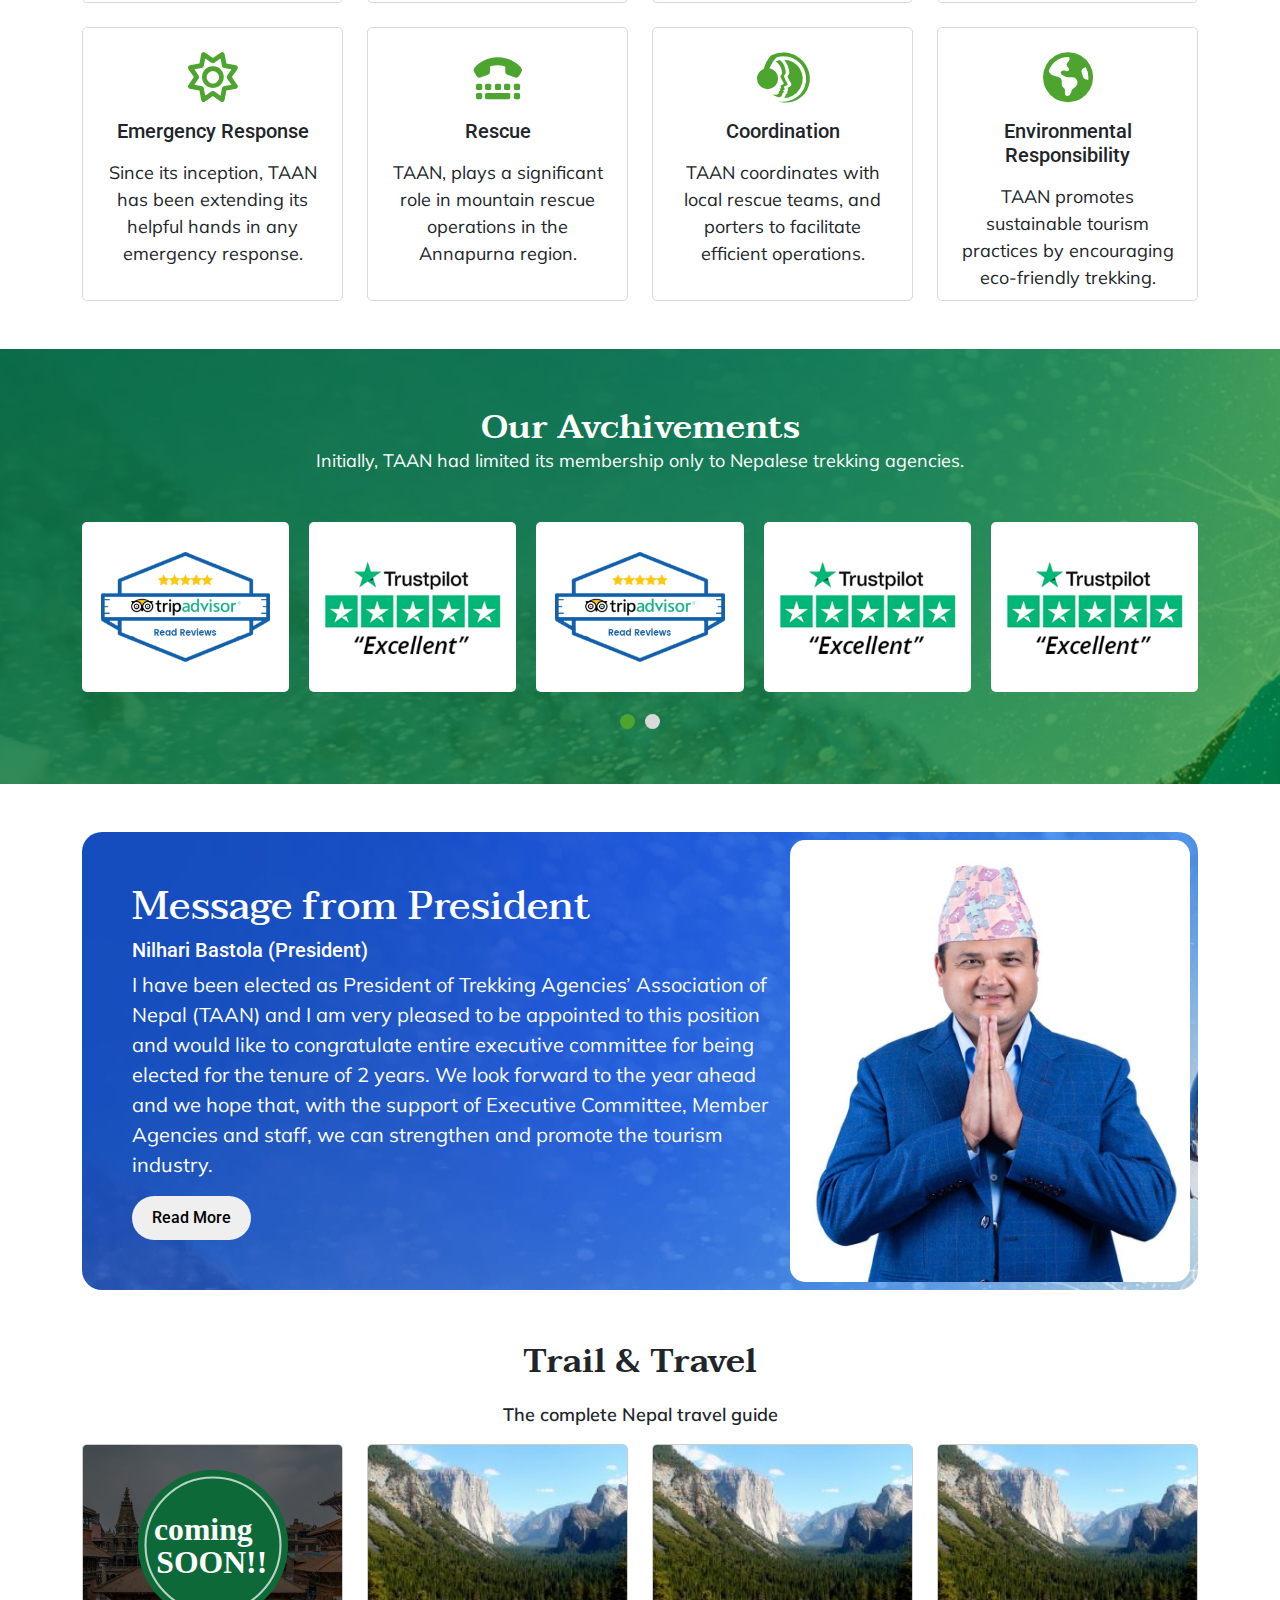
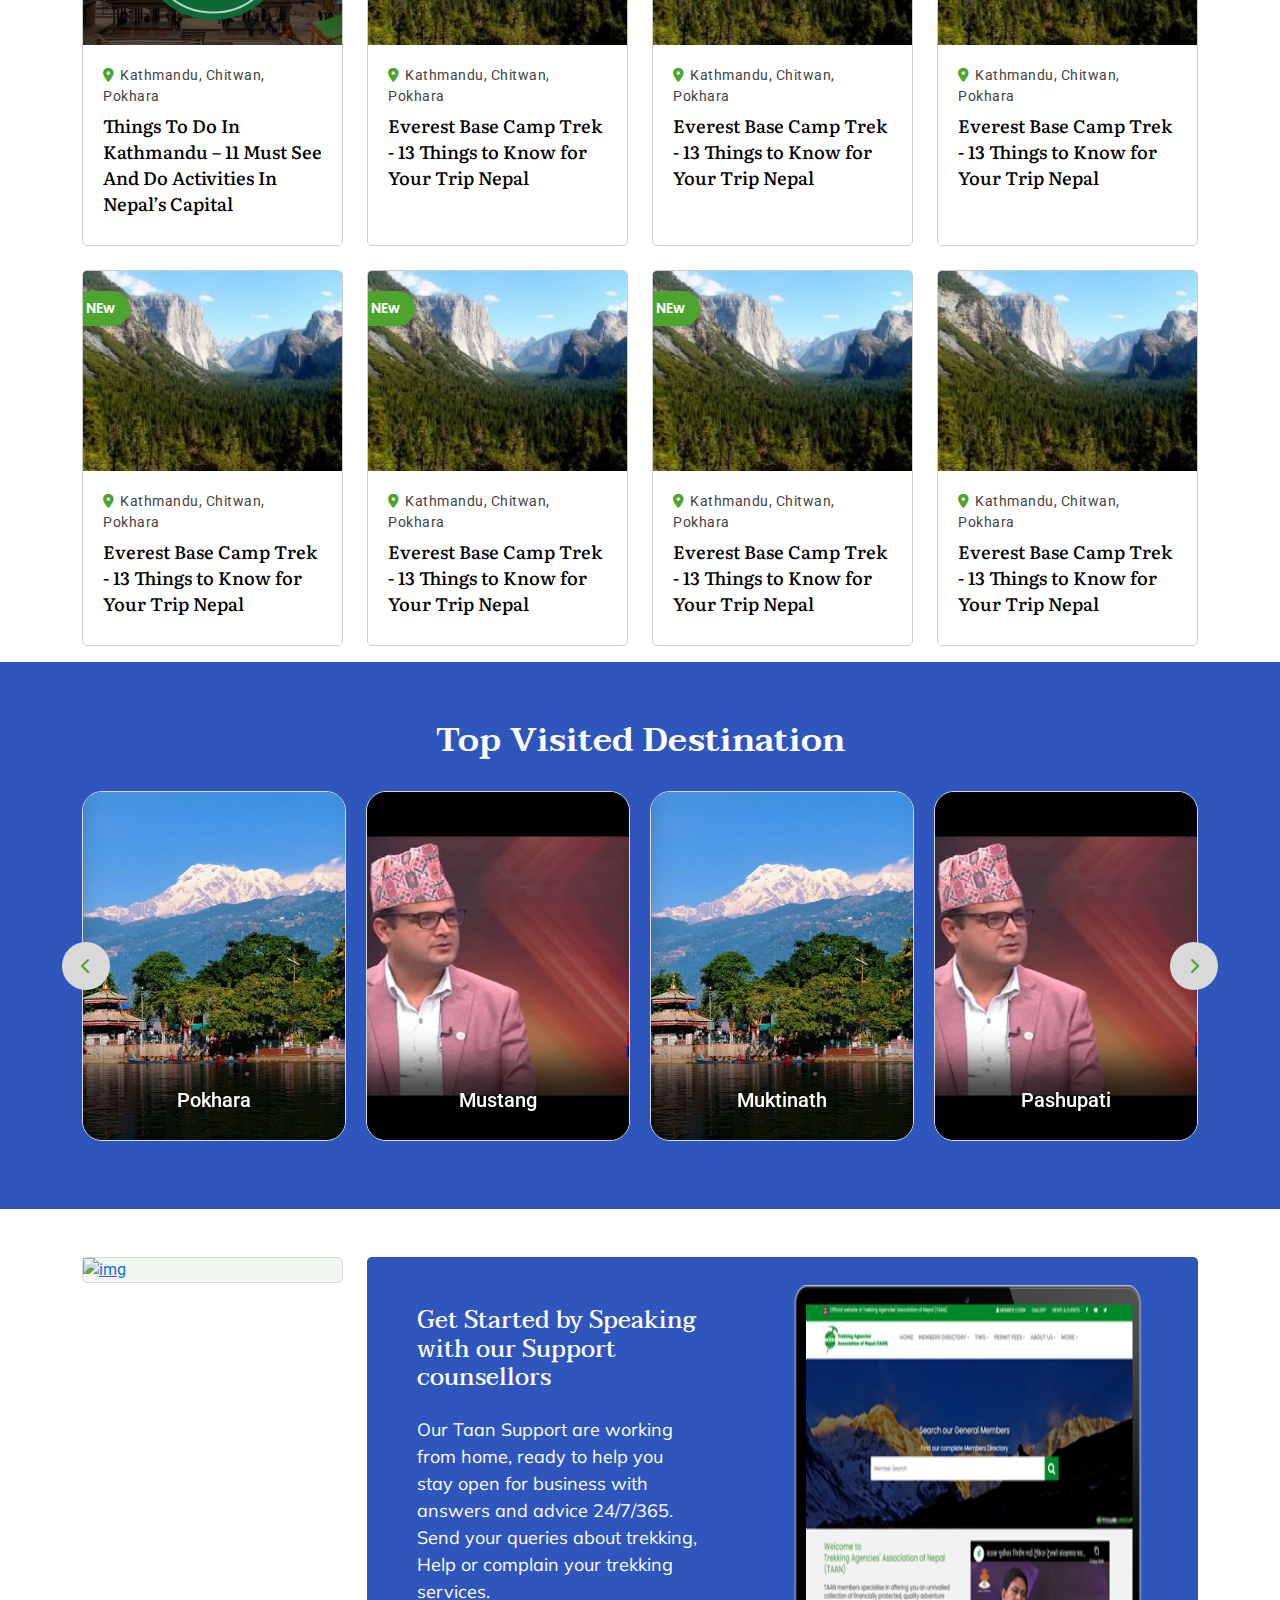
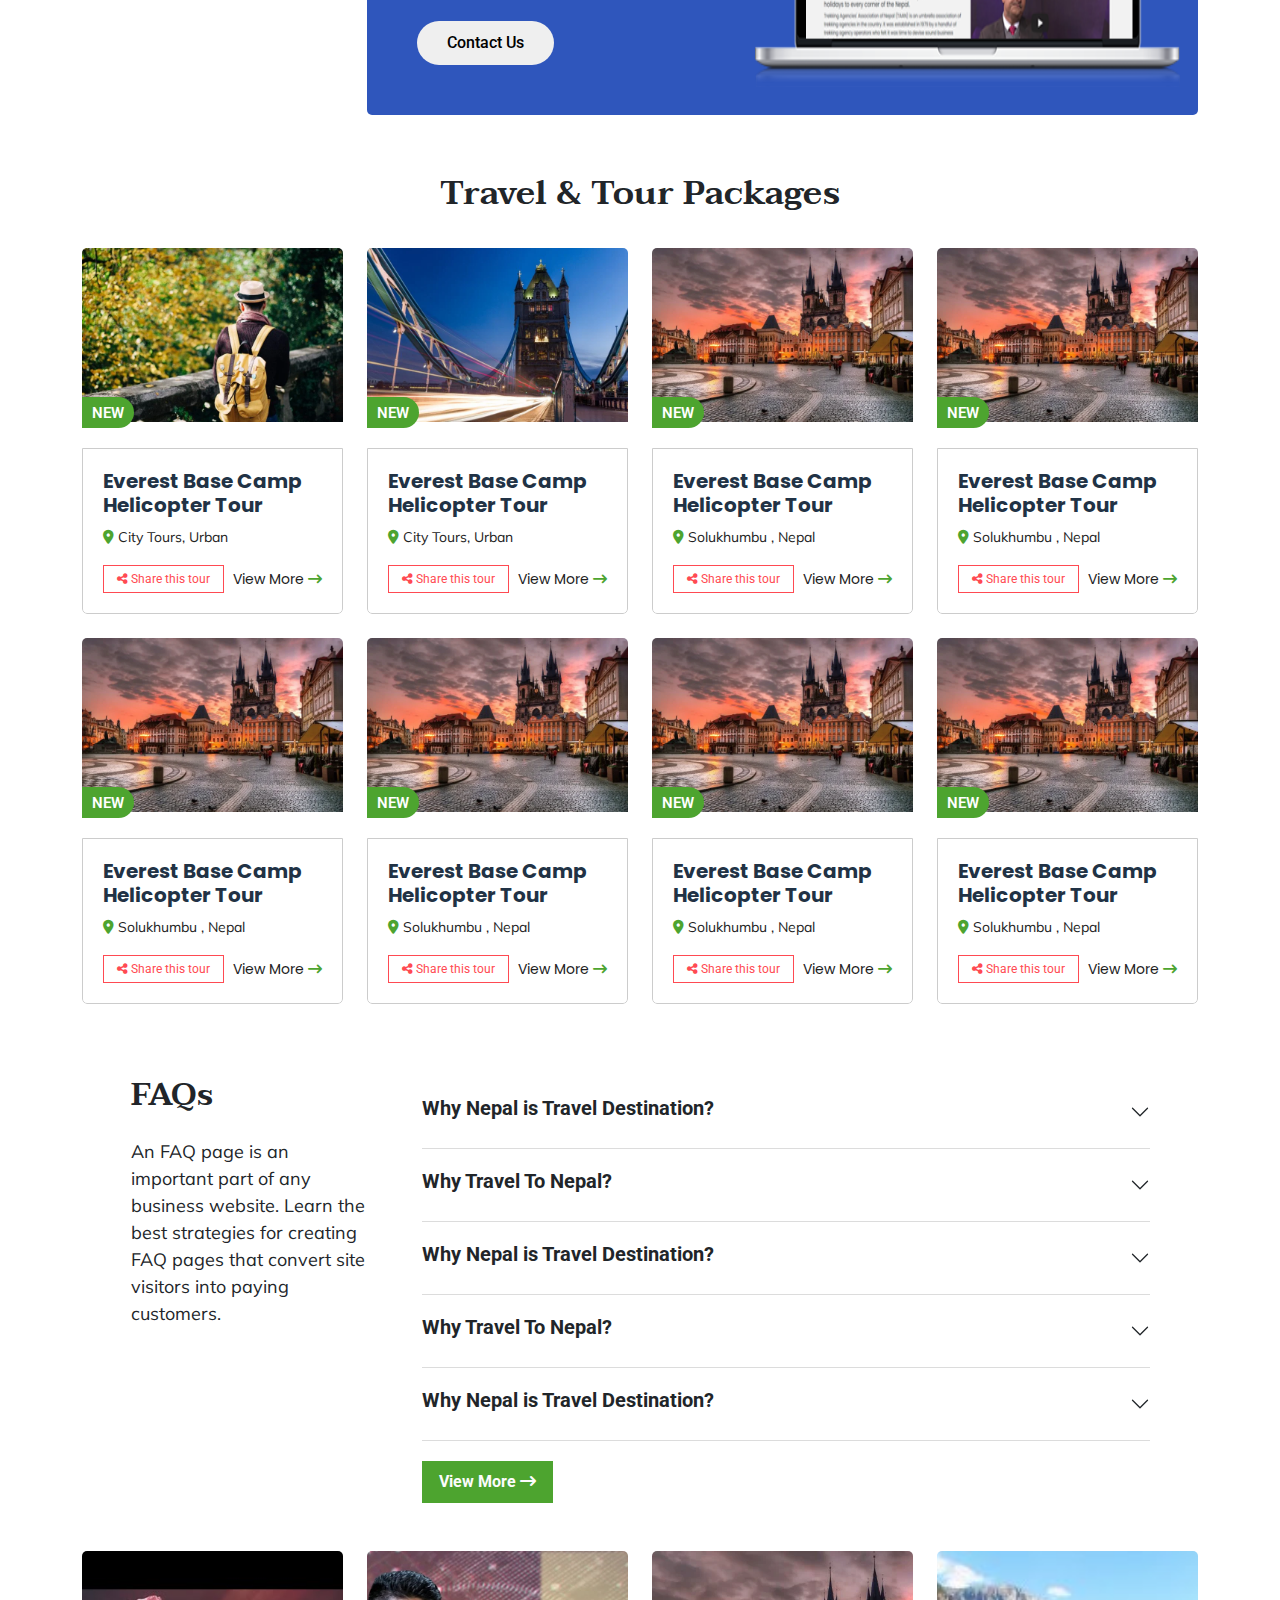
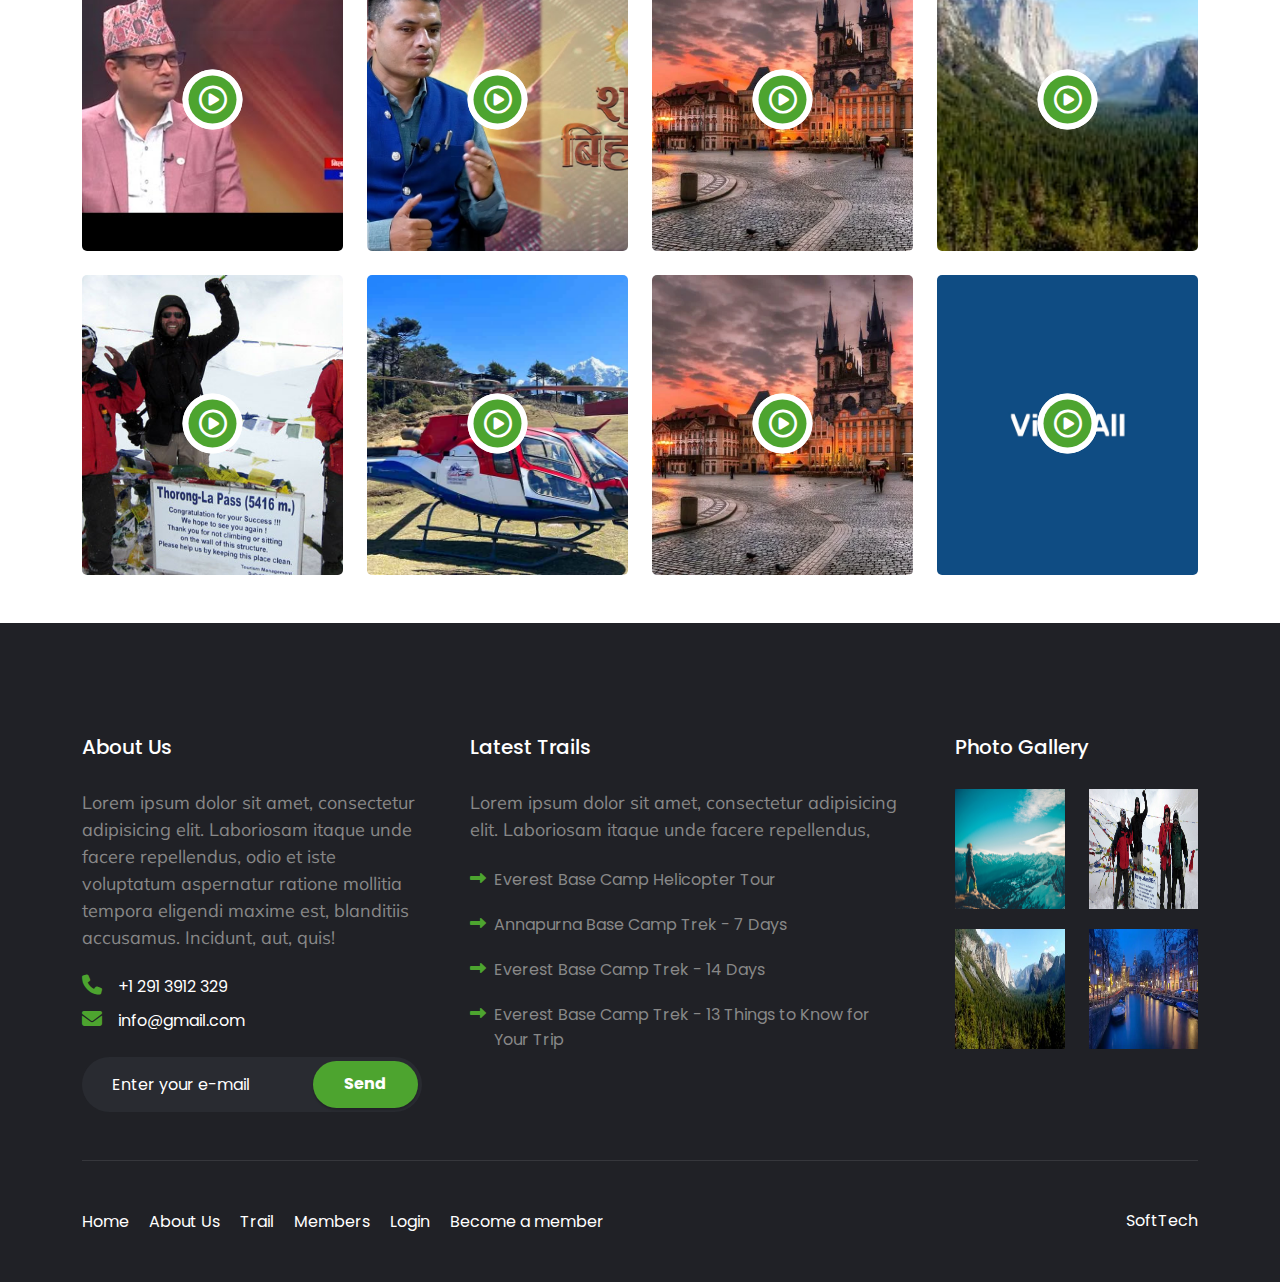
==== commit ca3682f8: "login page design" ====
--- a/index.html
+++ b/index.html
@@ -38,8 +38,7 @@
       <div class="collapse navbar-collapse" id="navbarTogglerDemo02">
         <ul class="navbar-nav mx-lg-end mx-auto mb-2 mb-lg-0 d-flex justify-content-end">
           <li class="nav-item dropdown">
-            <a class="nav-link dropdown-toggle active" href="#" role="button" data-bs-toggle="dropdown"
-              aria-expanded="false">
+            <a class="nav-link" href="member-page.html" role="button">
               Members <i class="fas fa-chevron-down dropdown-icon"></i>
             </a>
             <div class="dropdown-menu d-flex ">
@@ -48,22 +47,22 @@
                   <div class="count-number">
                     <a href="member.html">
                       <span class="text-white">Total Member</span> <br>
-                    <h3 class="text-white">
-                      2500
+                      <h3 class="text-white">
+                        2500
                     </a>
                     </h3>
                   </div>
                 </div>
               </div>
-              <div class="sub-menu sub-menu-items w-100" >
+              <div class="sub-menu sub-menu-items w-100">
                 <a href="member.html">General Members</a>
-                <a href="member.html">Associate Members</a>
-                <a href="member.html"> Regional Association Members</a>
+                <a href="member-page.html">Associate Members</a>
+                <a href="package-details.html"> Regional Association Members</a>
               </div>
             </div>
           </li>
           <li class="nav-item dropdown">
-            <a class="nav-link dropdown-toggle " href="#" role="button" data-bs-toggle="dropdown"
+            <a class="nav-link " href="trail.profile.html" role="button" data-bs-toggle="dropdown"
               aria-expanded="false">
               Trail Profile <i class="fas fa-chevron-down dropdown-icon"></i>
             </a>
@@ -73,28 +72,41 @@
                   <div class="count-number ">
                     <a href="#">
                       <span class="text-white ">Trail Profile</span> <br>
-                    <h3 class="text-white ">
-                      25
+                      <h3 class="text-white ">
+                        25
                     </a>
-                    
+
                     </h3>
-                  </div>
-                
-                </div>
-              </div>
-              <div class="sub-menu sub-menu-items w-100 " >
-               <a  href="trail.profile.html">Trail Profile</a>
-               <a  href="trail-details.html">Everest Base Camp Trek</a>
-               <a  href="trail-package-details.html">Everest Base Camp Trek
+                    <div class="trail-packages pt-3 " style="border-top: 2px solid white;">
+                      <a href="#" class="d-block">
+                        <span class="text-white "> Package</span> <br>
+                        <h3 class="text-white ">
+                          100
+                      </a>
+
+                      </h3>
+                    </div>
+
+
+                  </div>
+
+                </div>
+              </div>
+              <div class="sub-menu sub-menu-items w-100 ">
+
+                <a href="trail-details.html">Everest Base Camp Trek</a>
+                <a href="trail-package-details.html">Everest Base Camp Trek
+                  Detail</a>
+
+                <a href="trail-details.html">Everest Base Camp Trek</a>
+                <a href="trail-package-details.html">Everest Base Camp Trek
+                  Detail</a>
+                  <a href="trail-package-details.html">Everest Base Camp Trek Everest Base Camp Trek
                     Detail</a>
-                    <a  href="trail.profile.html">Trail Profile</a>
-                    <a  href="trail-details.html">Everest Base Camp Trek</a>
-                    <a  href="trail-package-details.html">Everest Base Camp Trek
-                         Detail</a>
-          
-              </div>
-             
-             
+
+              </div>
+
+
             </div>
           </li>
           <!-- <li class="nav-item dropdown">
@@ -210,7 +222,7 @@
                 <span>
                   <i class="fa-regular fa-circle-play"></i>
                 </span>
-  
+
               </div>
             </a>
           </div>
@@ -228,13 +240,14 @@
         <h3>
           What We Do?
           </h1>
-          <p>TAAN members specialise in offering you an unrivalled collection of financially protected, <br> quality adventure holidays to every corner of the Nepal.</p>
+          <p>TAAN members specialise in offering you an unrivalled collection of financially protected, <br> quality
+            adventure holidays to every corner of the Nepal.</p>
       </div>
       <div class="row g-4">
         <div class="col-lg-3">
           <div class="feature__content text-center  px-lg-3 py-lg-4 p-3">
             <i class="fa-regular fa-sun"></i>
-           
+
             <h5 class="my-3">Emergency Response</h5>
             <p>Since its inception, TAAN has been extending its helpful hands in any emergency response.</p>
           </div>
@@ -249,7 +262,7 @@
         </div>
         <div class="col-lg-3">
           <div class="feature__content text-center  px-lg-3 py-lg-4 p-3">
-        
+
             <i class="fa-brands fa-teamspeak"></i>
             <h5 class="my-3">Coordination </h5>
             <p>TAAN coordinates with local rescue teams, and porters to facilitate efficient operations.</p>
@@ -265,7 +278,7 @@
         <div class="col-lg-3">
           <div class="feature__content text-center  px-lg-3 py-lg-4 p-3">
             <i class="fa-regular fa-sun"></i>
-           
+
             <h5 class="my-3">Emergency Response</h5>
             <p>Since its inception, TAAN has been extending its helpful hands in any emergency response.</p>
           </div>
@@ -280,7 +293,7 @@
         </div>
         <div class="col-lg-3">
           <div class="feature__content text-center  px-lg-3 py-lg-4 p-3">
-        
+
             <i class="fa-brands fa-teamspeak"></i>
             <h5 class="my-3">Coordination </h5>
             <p>TAAN coordinates with local rescue teams, and porters to facilitate efficient operations.</p>
@@ -293,10 +306,10 @@
             <p> TAAN promotes sustainable tourism practices by encouraging eco-friendly trekking.</p>
           </div>
         </div>
-     
-   
-     
-   
+
+
+
+
 
       </div>
     </div>
@@ -634,8 +647,8 @@
                 <div class="section-trail__details__list__box">
                   <div class="logo-img">
                     <img src="images/trail/america-gded4fdb31_640-300x169.jpg" alt="" class="img">
-                 
-                 
+
+
                   </div>
 
                   <div class="text">
@@ -657,8 +670,8 @@
                 <div class="section-trail__details__list__box">
                   <div class="logo-img">
                     <img src="images/trail/america-gded4fdb31_640-300x169.jpg" alt="" class="img">
-                 
-                 
+
+
                   </div>
 
                   <div class="text">
@@ -680,8 +693,8 @@
                 <div class="section-trail__details__list__box">
                   <div class="logo-img">
                     <img src="images/trail/america-gded4fdb31_640-300x169.jpg" alt="" class="img">
-                 
-                 
+
+
                   </div>
 
                   <div class="text">
@@ -703,11 +716,11 @@
                 <div class="section-trail__details__list__box">
                   <div class="logo-img">
                     <img src="images/trail/america-gded4fdb31_640-300x169.jpg" alt="" class="img">
-                 
+
                     <div class="bagde-flag-wrap">
-                                        <a href="#" class="bagde-flag"> NEw </a>
-                                      </div>
-                 
+                      <a href="#" class="bagde-flag"> NEw </a>
+                    </div>
+
                   </div>
 
                   <div class="text">
@@ -729,11 +742,11 @@
                 <div class="section-trail__details__list__box">
                   <div class="logo-img">
                     <img src="images/trail/america-gded4fdb31_640-300x169.jpg" alt="" class="img">
-                 
+
                     <div class="bagde-flag-wrap">
-                                        <a href="#" class="bagde-flag"> NEw </a>
-                                      </div>
-                 
+                      <a href="#" class="bagde-flag"> NEw </a>
+                    </div>
+
                   </div>
 
                   <div class="text">
@@ -755,11 +768,11 @@
                 <div class="section-trail__details__list__box">
                   <div class="logo-img">
                     <img src="images/trail/america-gded4fdb31_640-300x169.jpg" alt="" class="img">
-                 
+
                     <div class="bagde-flag-wrap">
-                                        <a href="#" class="bagde-flag"> NEw </a>
-                                      </div>
-                 
+                      <a href="#" class="bagde-flag"> NEw </a>
+                    </div>
+
                   </div>
 
                   <div class="text">
@@ -781,8 +794,8 @@
                 <div class="section-trail__details__list__box">
                   <div class="logo-img">
                     <img src="images/trail/america-gded4fdb31_640-300x169.jpg" alt="" class="img">
-                 
-                 
+
+
                   </div>
 
                   <div class="text">
@@ -798,7 +811,7 @@
               </div> <!-- list section-trail -->
             </a>
           </div>
-   
+
           <!-- <div class="col-lg-12 mt-4 view-all-container ">
             <a class="view-all" href="#">View All <i class="fa-solid fa-arrow-right-long"></i></a> 
           </div> -->
@@ -824,7 +837,7 @@
                   <img class="owl-lazy" data-src="images/pokhara.webp" data-src-retina="images/pokhara.webp" alt="img">
                 </div>
 
-              
+
                 <div class="text">
                   <div>
                     <h5>Pokhara </h5>
@@ -834,7 +847,7 @@
                 </div>
               </div>
 
-            </div> 
+            </div>
           </a>
           <a href="#">
             <div class="destination__details__list">
@@ -842,7 +855,7 @@
                 <div class="logo-img">
                   <img class="owl-lazy" data-src="images/about/1.jpg" data-src-retina="images/trail/1.webp" alt="img">
                 </div>
-              
+
                 <div class="text">
                   <div>
                     <h5>Mustang </h5>
@@ -852,7 +865,7 @@
                 </div>
               </div>
 
-            </div> 
+            </div>
           </a>
           <a href="#">
             <div class="destination__details__list">
@@ -860,7 +873,7 @@
                 <div class="logo-img">
                   <img class="owl-lazy" data-src="images/pokhara.webp" data-src-retina="images/pokhara.webp" alt="img">
                 </div>
-              
+
                 <div class="text">
                   <div>
                     <h5>Muktinath </h5>
@@ -870,7 +883,7 @@
                 </div>
               </div>
 
-            </div> 
+            </div>
           </a>
           <a href="#">
             <div class="destination__details__list">
@@ -878,7 +891,7 @@
                 <div class="logo-img">
                   <img class="owl-lazy" data-src="images/about/1.jpg" data-src-retina="images/trail/1.webp" alt="img">
                 </div>
-              
+
                 <div class="text">
                   <div>
                     <h5>Pashupati </h5>
@@ -888,15 +901,16 @@
                 </div>
               </div>
 
-            </div> 
+            </div>
           </a>
           <a href="#">
             <div class="destination__details__list">
               <div class="destination__details__list__box">
                 <div class="logo-img">
-                  <img class="owl-lazy" data-src="images/dhangadhi.jpg" data-src-retina="images/dhangadhi.jpg" alt="img">
-                </div>
-              
+                  <img class="owl-lazy" data-src="images/dhangadhi.jpg" data-src-retina="images/dhangadhi.jpg"
+                    alt="img">
+                </div>
+
                 <div class="text">
                   <div>
                     <h5>Dhangadhi </h5>
@@ -906,13 +920,13 @@
                 </div>
               </div>
 
-            </div> 
+            </div>
           </a>
-  
+
         </div>
       </div>
     </div>
-  </section> 
+  </section>
   <!-- Latest blog start -->
   <!-- <section class="blog mb-3">
     <div class="container">
@@ -1102,7 +1116,9 @@
       <div class="row">
         <div class="col-lg-3">
           <div class="trip-advisor">
-            <a href="https://www.tripadvisor.com/Attraction_Review-g293890-d6031354-Reviews-Nepal_Trek_Adventure_and_Expedition-Kathmandu_Kathmandu_Valley_Bagmati_Zone_Centr.html"><img src="https://media.nepaltrekadventures.com/themes/images/ta-widget.png" width="100%" alt="img">
+            <a
+              href="https://www.tripadvisor.com/Attraction_Review-g293890-d6031354-Reviews-Nepal_Trek_Adventure_and_Expedition-Kathmandu_Kathmandu_Valley_Bagmati_Zone_Centr.html"><img
+                src="https://media.nepaltrekadventures.com/themes/images/ta-widget.png" width="100%" alt="img">
             </a>
           </div>
         </div>
@@ -1110,7 +1126,8 @@
           <div class="support d-lg-flex flex-column flex-lg-row justify-content-center h-100">
             <div class="support-message">
               <h4>Get Started by Speaking with our Support counsellors</h4>
-              <p>Our Taan Support are working from home, ready to help you stay open for business with answers and advice
+              <p>Our Taan Support are working from home, ready to help you stay open for business with answers and
+                advice
                 24/7/365. Send your queries about trekking, Help or complain your trekking services.</p>
               <button>Contact Us</button>
             </div>
@@ -1120,8 +1137,8 @@
           </div>
         </div>
       </div>
-      
-    
+
+
     </div>
   </section>
   <!-- taan support end-->
@@ -1753,26 +1770,25 @@
     });
   </script>
   <script>
-    document.addEventListener("DOMContentLoaded", function() {
-    var scrollToTopButton = document.querySelector('.scrollToTop');
-
-    window.addEventListener('scroll', function() {
+    document.addEventListener("DOMContentLoaded", function () {
+      var scrollToTopButton = document.querySelector('.scrollToTop');
+
+      window.addEventListener('scroll', function () {
         if (window.pageYOffset > 100) {
-            scrollToTopButton.classList.add('show');
+          scrollToTopButton.classList.add('show');
         } else {
-            scrollToTopButton.classList.remove('show');
+          scrollToTopButton.classList.remove('show');
         }
-    });
-
-    scrollToTopButton.addEventListener('click', function(e) {
+      });
+
+      scrollToTopButton.addEventListener('click', function (e) {
         e.preventDefault();
         window.scrollTo({
-            top: 0,
-            behavior: 'smooth'
+          top: 0,
+          behavior: 'smooth'
         });
+      });
     });
-});
-
   </script>
   <script>
     $('.owl-achivement').owlCarousel({
@@ -1782,7 +1798,7 @@
       autoplayHoverPause: true,
       responsiveClass: true,
       nav: false,
-      lazyLoad:true,
+      lazyLoad: true,
       items: 6,
       margin: 20,
       dots: true,
@@ -1928,7 +1944,7 @@
         }
       }
     });
- 
+
 
     $('.owl-partners').owlCarousel({
       items: 4,
--- a/scss/style.css
+++ b/scss/style.css
@@ -173,16 +173,22 @@
   border-radius: 5px;
   overflow: hidden;
 }
+.section-trail__details__list__box:hover img {
+  transform: scale(1.1);
+  transition: 0.5s ease-in-out;
+}
 .section-trail__details__list__box .logo-img {
   height: 100%;
   height: 200px;
   position: relative;
+  overflow: hidden;
 }
 .section-trail__details__list__box .logo-img img {
   width: 100%;
   height: 100%;
   -o-object-fit: cover;
      object-fit: cover;
+  transition: 0.5s ease-in-out;
 }
 .section-trail__details__list__box .text {
   color: #000000;
@@ -364,12 +370,18 @@
   border-radius: 5px;
   overflow: hidden;
 }
+.trail-packages__card:hover img {
+  transform: scale(1.1);
+}
 .trail-packages__card a.tour_image {
   display: block;
   position: relative;
+  overflow: hidden;
+  height: 200px;
 }
 .trail-packages__card a.tour_image img {
   width: 100%;
+  transition: 0.5s ease-in-out;
 }
 .trail-packages__card a.tour_image .tour-band {
   position: absolute;
@@ -956,62 +968,50 @@
   color: #4da42f;
 }
 
-.loginpage .login {
-  background-color: #F2F4F4;
-  padding: 30px 50px;
-  width: 450px;
-  margin: 0 auto;
-}
-.loginpage .login .form-logo {
-  margin: 2px auto;
-  background-color: #FFFFFF;
-  height: 60px;
-  width: 60px;
-  border-radius: 100%;
-  display: flex;
-  align-items: center;
-  justify-content: center;
-  overflow: hidden;
-}
-.loginpage .login .form-logo img {
-  height: 100%;
-  width: 100%;
-  background-size: cover;
-}
-.loginpage .login h3 {
+.login {
+  border: 1px solid #ccc;
+  border-radius: 5px;
+}
+.login h3 {
+  text-align: center;
+  font-size: 24px;
+  font-weight: 600;
+  margin-bottom: 30px;
   font-family: "Taviraj", serif;
-  font-size: 35px;
-  color: #4DA42F;
-}
-.loginpage .login form {
-  line-height: 2.5;
-}
-.loginpage .login form label {
-  color: rgb(102, 101, 101);
-}
-.loginpage .login form input {
-  border-radius: 40px;
-  width: 100%;
-  padding: 5px 5px 5px 25px;
-  border: 1px solid #D9D9D9;
-}
-.loginpage .login form button {
-  padding: 5px 5px 5px 25px;
-  background-color: #4DA42F;
+}
+.login a {
+  text-decoration: none;
+  color: #4da42f;
+  font-weight: 600;
+}
+.login .btn-login {
+  padding: 10px 30px;
   border: 1px solid #4DA42F;
   color: #FFFFFF;
-  font-weight: 500;
+  font-size: 16px;
+  font-weight: 700;
+  background-color: #4DA42F;
   border-radius: 30px;
-  width: 100%;
-  margin-top: 5px;
-}
-.loginpage .login form button:hover {
-  background-color: #f8f9fa;
-  color: #000000;
-  border: 2px solid #4DA42F;
-}
-.loginpage .login form small {
-  color: #4DA42F;
+  position: relative;
+  background: linear-gradient(to left, #4DA42F 50%, #ffffff 50%) right;
+  background-size: 200%;
+  transition: 0.5s ease-out;
+}
+.login .btn-login:hover {
+  background-position: left;
+  color: #000;
+}
+.login .form-control {
+  border-radius: 4px;
+  width: 100%;
+  font-size: 16px;
+  font-weight: 400;
+  background: transparent;
+  border: 1px solid #dcdcdc;
+  line-height: 1.5;
+  transition: 0.3s;
+  color: #909090;
+  line-height: 34px;
 }
 
 .registerpage .register {
@@ -1069,6 +1069,10 @@
 body {
   font-family: "Roboto", sans-serif;
   position: relative;
+}
+
+h5 {
+  font-family: "Roboto", sans-serif;
 }
 
 .b-member {
@@ -1178,7 +1182,7 @@
   font-weight: 500;
   border-radius: 30px;
   position: relative;
-  background: linear-gradient(to left, #ffffff 50%, #1D8348 50%) right;
+  background: linear-gradient(to left, #ffffff 50%, #4DA42F 50%) right;
   background-size: 200%;
   transition: 0.5s ease-out;
 }
@@ -1429,7 +1433,7 @@
 
 .trip-advisor {
   background: #f2f7f1;
-  border-radius: 20px;
+  border-radius: 5px;
   border: 1px solid #d9d9d9;
 }
 
@@ -1449,6 +1453,14 @@
   visibility: visible;
 }
 
+@keyframes spin {
+  from {
+    transform: rotate(0deg);
+  }
+  to {
+    transform: rotate(360deg);
+  }
+}
 .scroll-btn::before {
   content: "";
   position: absolute;
@@ -1478,6 +1490,9 @@
   transition: all ease 0.8s;
   box-shadow: 0 0 20px 0 rgba(0, 0, 0, 0.02);
 }
+.scroll-btn i:hover {
+  background-color: #ff4a52;
+}
 
 .sub-menu .sub-count {
   background: #4DA42F;
@@ -1498,14 +1513,15 @@
 }
 .sub-menu.sub-menu-items a {
   display: block;
-  line-height: 36px;
+  line-height: 28px;
+  /* padding: 5px 0px; */
   font-weight: 600;
   font-size: 16px;
   color: #000000;
   text-decoration: none;
   border-bottom: 1px solid #f1f1f1;
   transition: 0.3s ease;
-  padding: 4px 20px;
+  padding: 8px 20px;
 }
 .sub-menu.sub-menu-items a:first-child {
   border-top: 1px solid #f1f1f1;
@@ -1571,6 +1587,10 @@
   margin: 20px 0px;
   position: relative;
   height: 350px;
+  overflow: hidden;
+}
+.destination__details__list__box:hover img {
+  transform: scale(1.1);
 }
 .destination__details__list__box .logo-img {
   height: 100%;
@@ -1580,6 +1600,7 @@
   height: 100%;
   -o-object-fit: cover;
      object-fit: cover;
+  transition: 0.5s ease-in-out !important;
 }
 .destination__details__list__box .text {
   position: absolute;
@@ -1706,7 +1727,7 @@
 .taan-support .support {
   background-color: #2F56BC;
   color: #FFFFFF;
-  border-radius: 20px;
+  border-radius: 5px;
 }
 .taan-support .support .support-message {
   padding: 50px 30px 50px 50px;
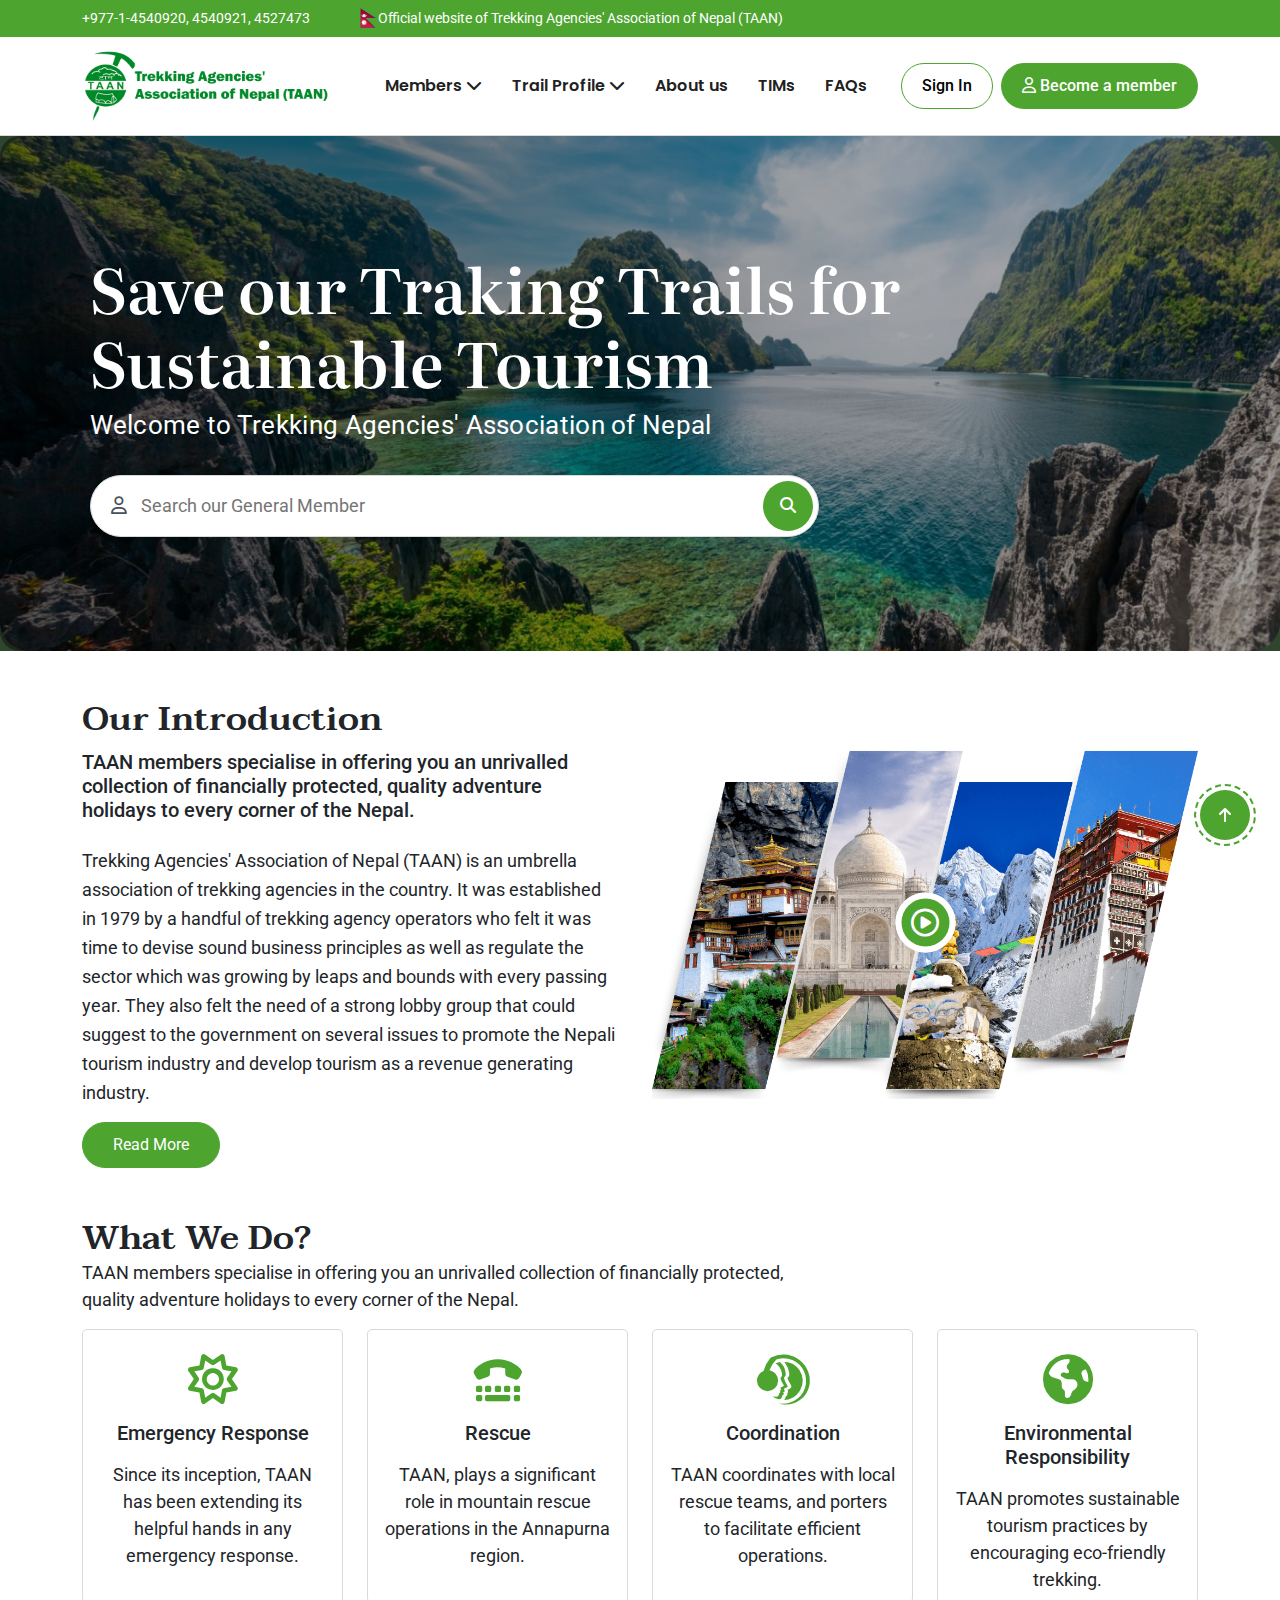
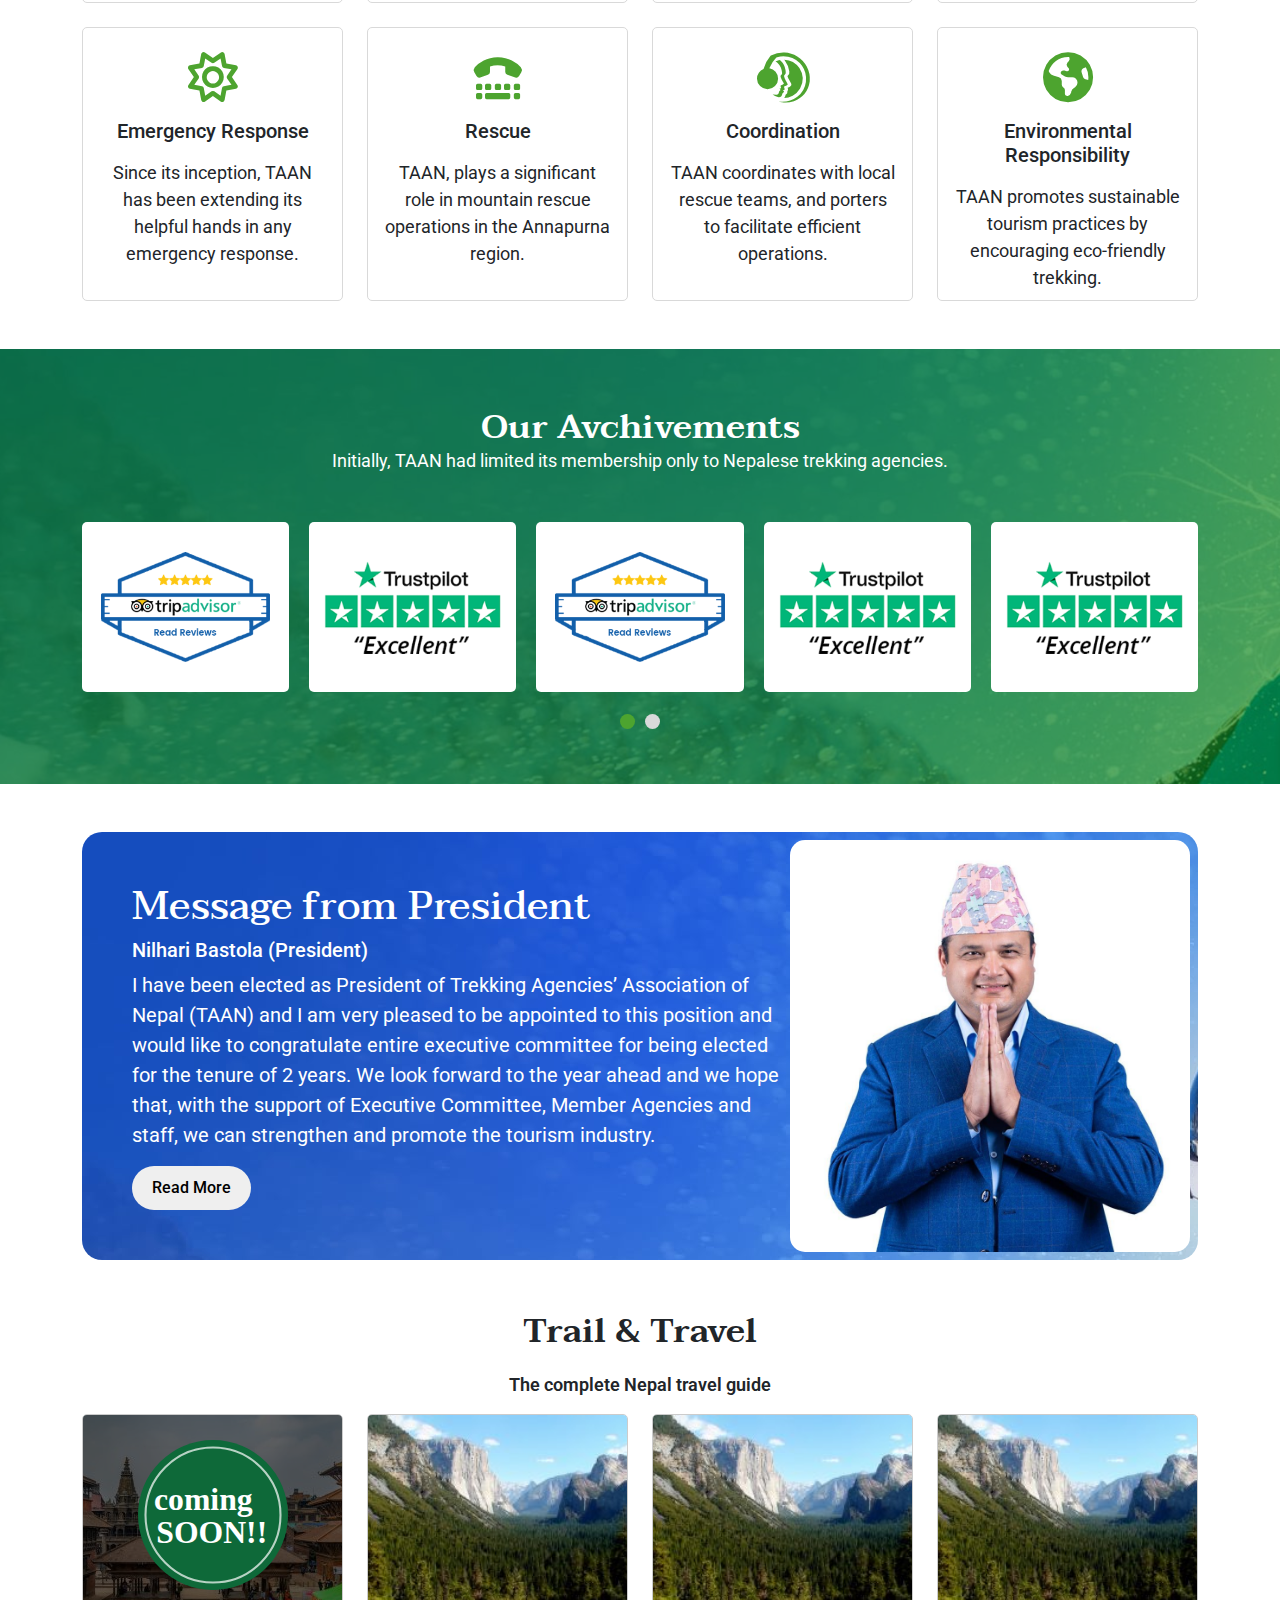
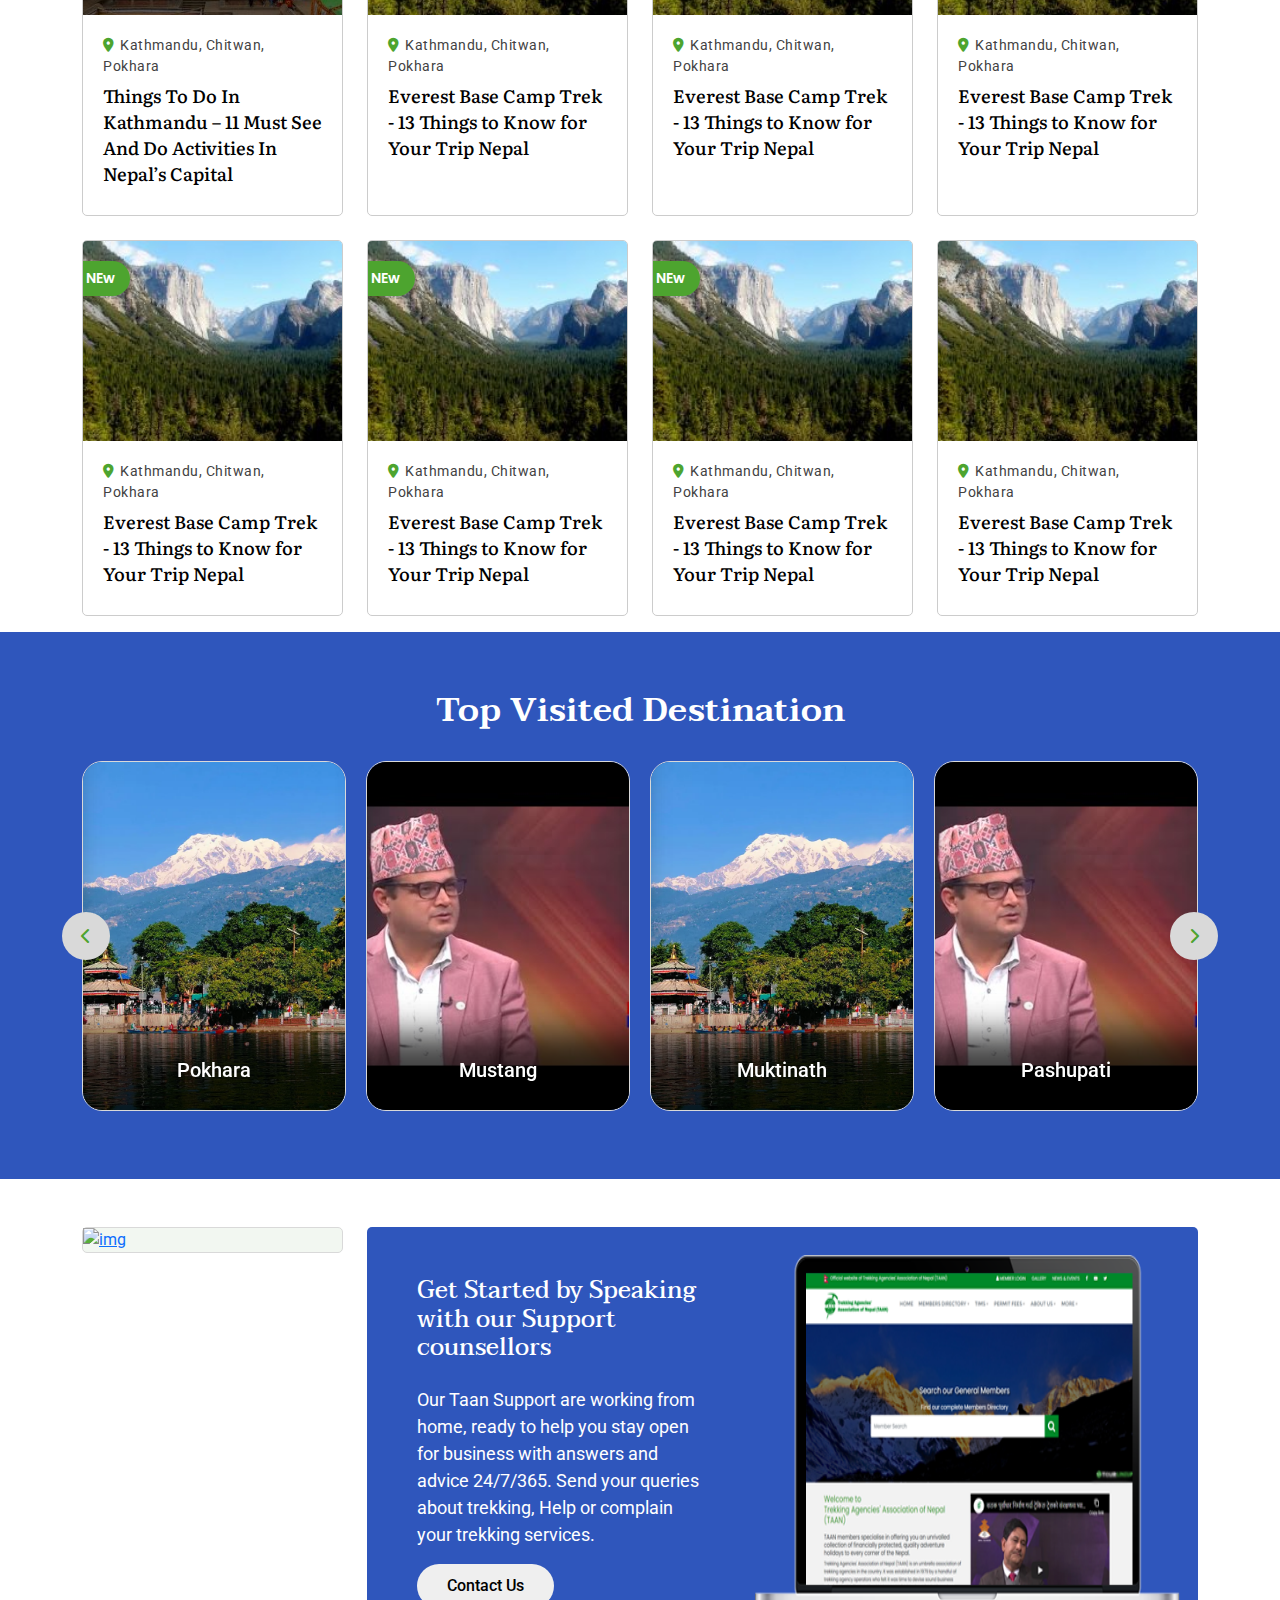
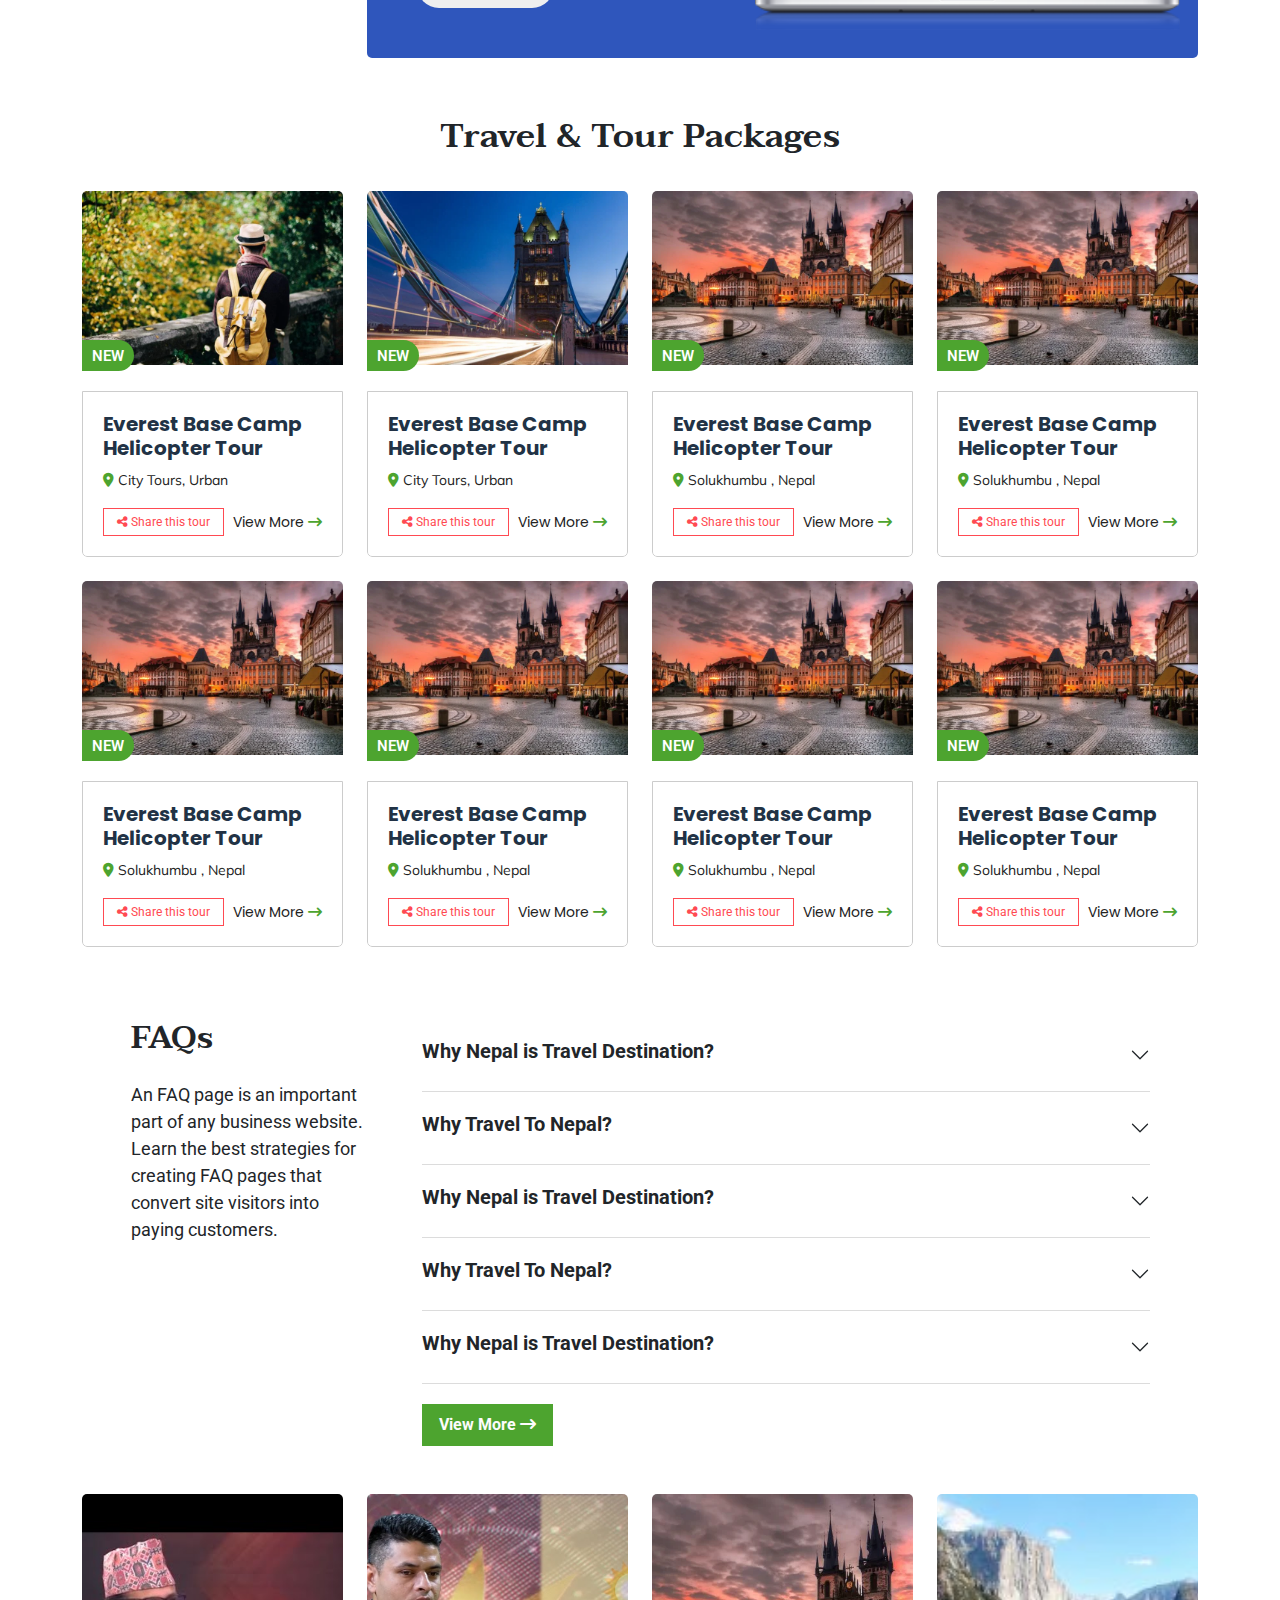
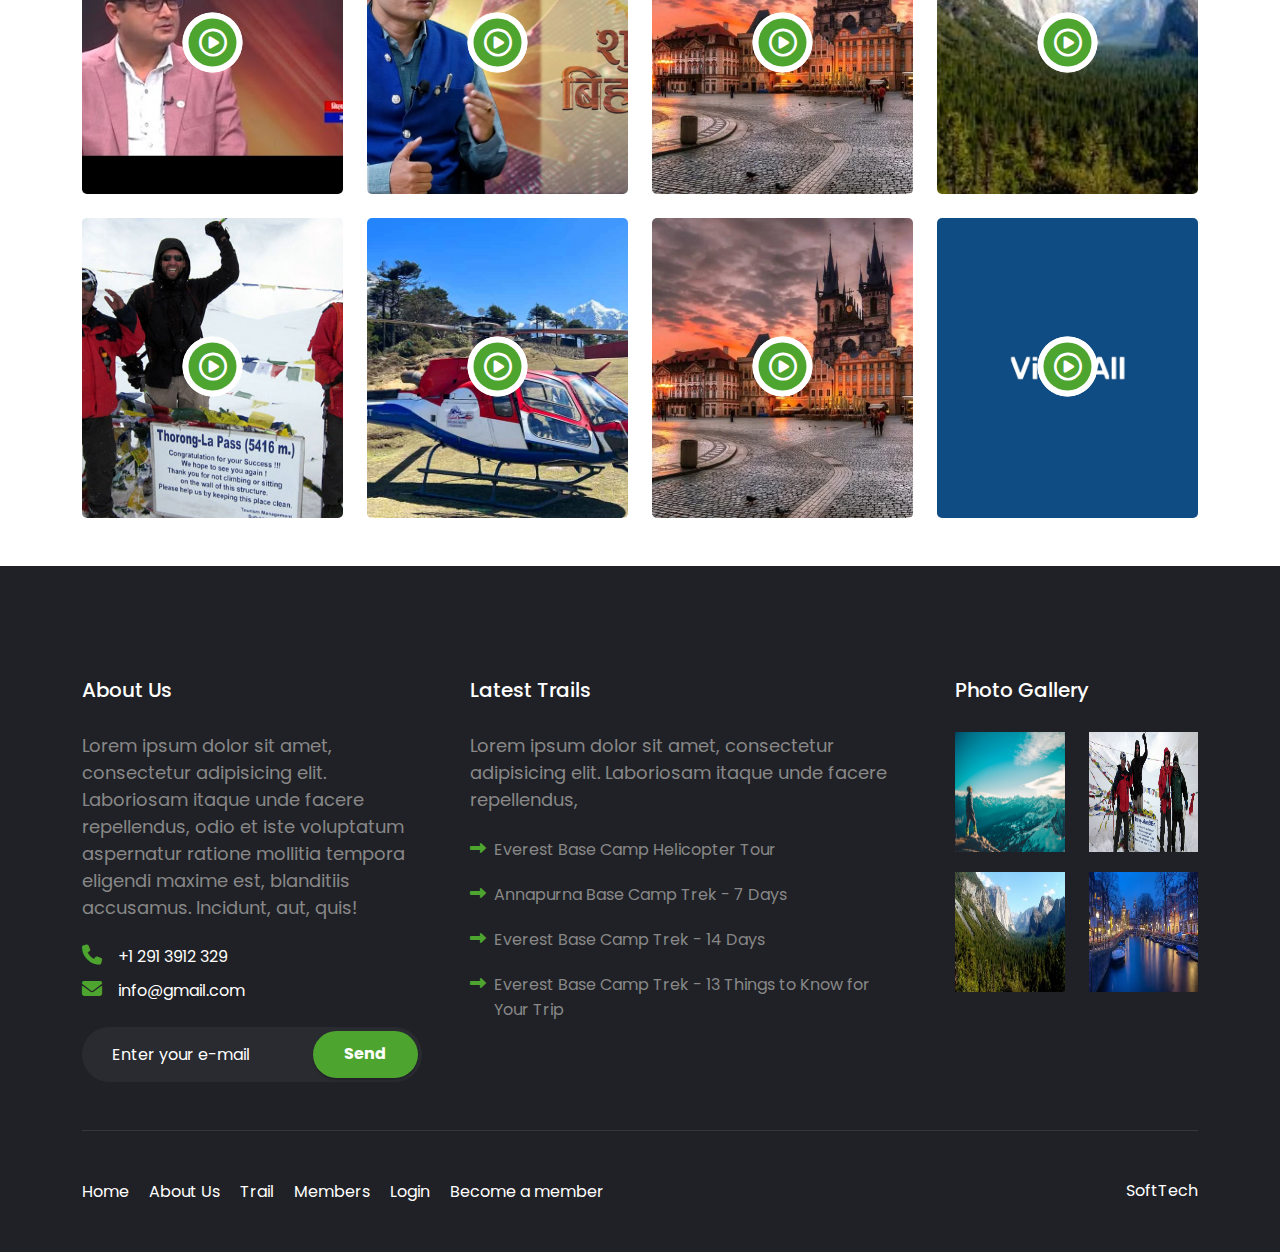
==== commit c86197fd: "membership" ====
--- a/index.html
+++ b/index.html
@@ -38,7 +38,7 @@
       <div class="collapse navbar-collapse" id="navbarTogglerDemo02">
         <ul class="navbar-nav mx-lg-end mx-auto mb-2 mb-lg-0 d-flex justify-content-end">
           <li class="nav-item dropdown">
-            <a class="nav-link" href="member-page.html" role="button">
+            <a class="nav-link" href="membership.html" role="button">
               Members <i class="fas fa-chevron-down dropdown-icon"></i>
             </a>
             <div class="dropdown-menu d-flex ">
@@ -62,8 +62,8 @@
             </div>
           </li>
           <li class="nav-item dropdown">
-            <a class="nav-link " href="trail.profile.html" role="button" data-bs-toggle="dropdown"
-              aria-expanded="false">
+            <a class="nav-link " href="trail.profile.html" role="button" 
+             >
               Trail Profile <i class="fas fa-chevron-down dropdown-icon"></i>
             </a>
             <div class="dropdown-menu d-flex ">
@@ -122,7 +122,7 @@
             </ul>
           </li> -->
           <li class="nav-item dropdown">
-            <a class="nav-link " href="#" role="button">
+            <a class="nav-link " href="about-us.html" role="button">
               About us
             </a>
           </li>
--- a/scss/style.css
+++ b/scss/style.css
@@ -257,6 +257,62 @@
   color: #fff;
   margin-bottom: 0px;
   padding-bottom: 0px;
+}
+
+.about-us h1 {
+  margin: 0 0 20px;
+  font-size: 48px;
+  font-weight: 600;
+  font-family: "Taviraj", serif;
+}
+.about-us .an-user .image-big {
+  height: 90px;
+  width: 90px;
+  margin: 0 20px 0 0;
+  border-radius: 50%;
+  overflow: hidden;
+}
+.about-us .an-user .image img {
+  height: 100%;
+  width: 100%;
+  -o-object-fit: cover;
+     object-fit: cover;
+  -o-object-position: center;
+     object-position: center;
+}
+.about-us .an-user .text .name {
+  font-family: "Taviraj", serif;
+  font-weight: 700;
+}
+.about-us .an-user .text p {
+  font-family: "Roboto", sans-serif;
+  font-size: 16px;
+}
+.about-us .check-list {
+  padding-left: 0px;
+}
+.about-us .check-list li {
+  position: relative;
+  list-style-type: none;
+  padding-left: 25px;
+  margin-bottom: 10px;
+}
+.about-us .check-list li::before {
+  content: "\f00c";
+  font-family: "Font Awesome 6 Free";
+  font-weight: 900;
+  position: absolute;
+  left: 0;
+  top: 0;
+  color: #4DA42F;
+  font-size: 16px;
+}
+.about-us strong {
+  color: #4DA42F;
+}
+.about-us h5 {
+  margin-bottom: 20px;
+  display: inline-block;
 }
 
 .inner-banner {
@@ -1141,7 +1197,6 @@
   font-size: 18px;
   padding-top: 0px;
   margin-top: 0px;
-  font-family: "Mulish", sans-serif;
 }
 
 .news-img img {
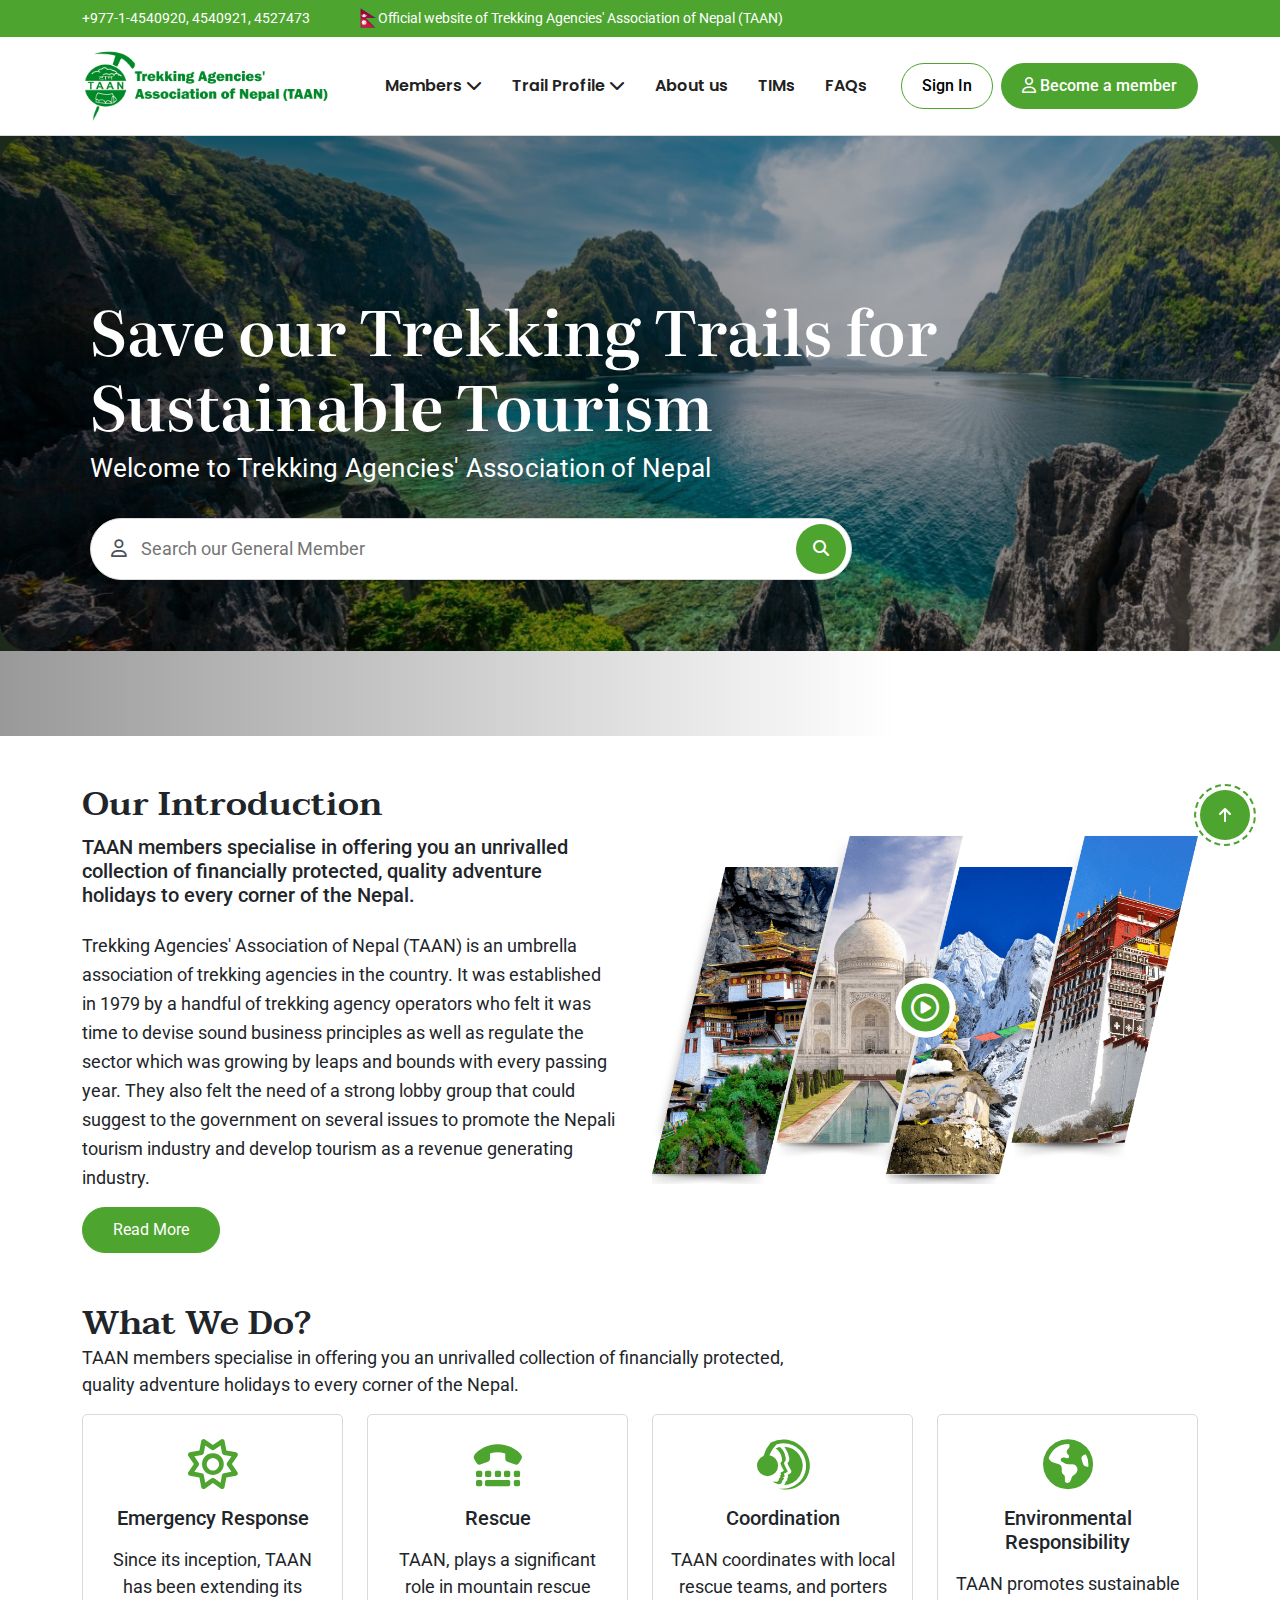
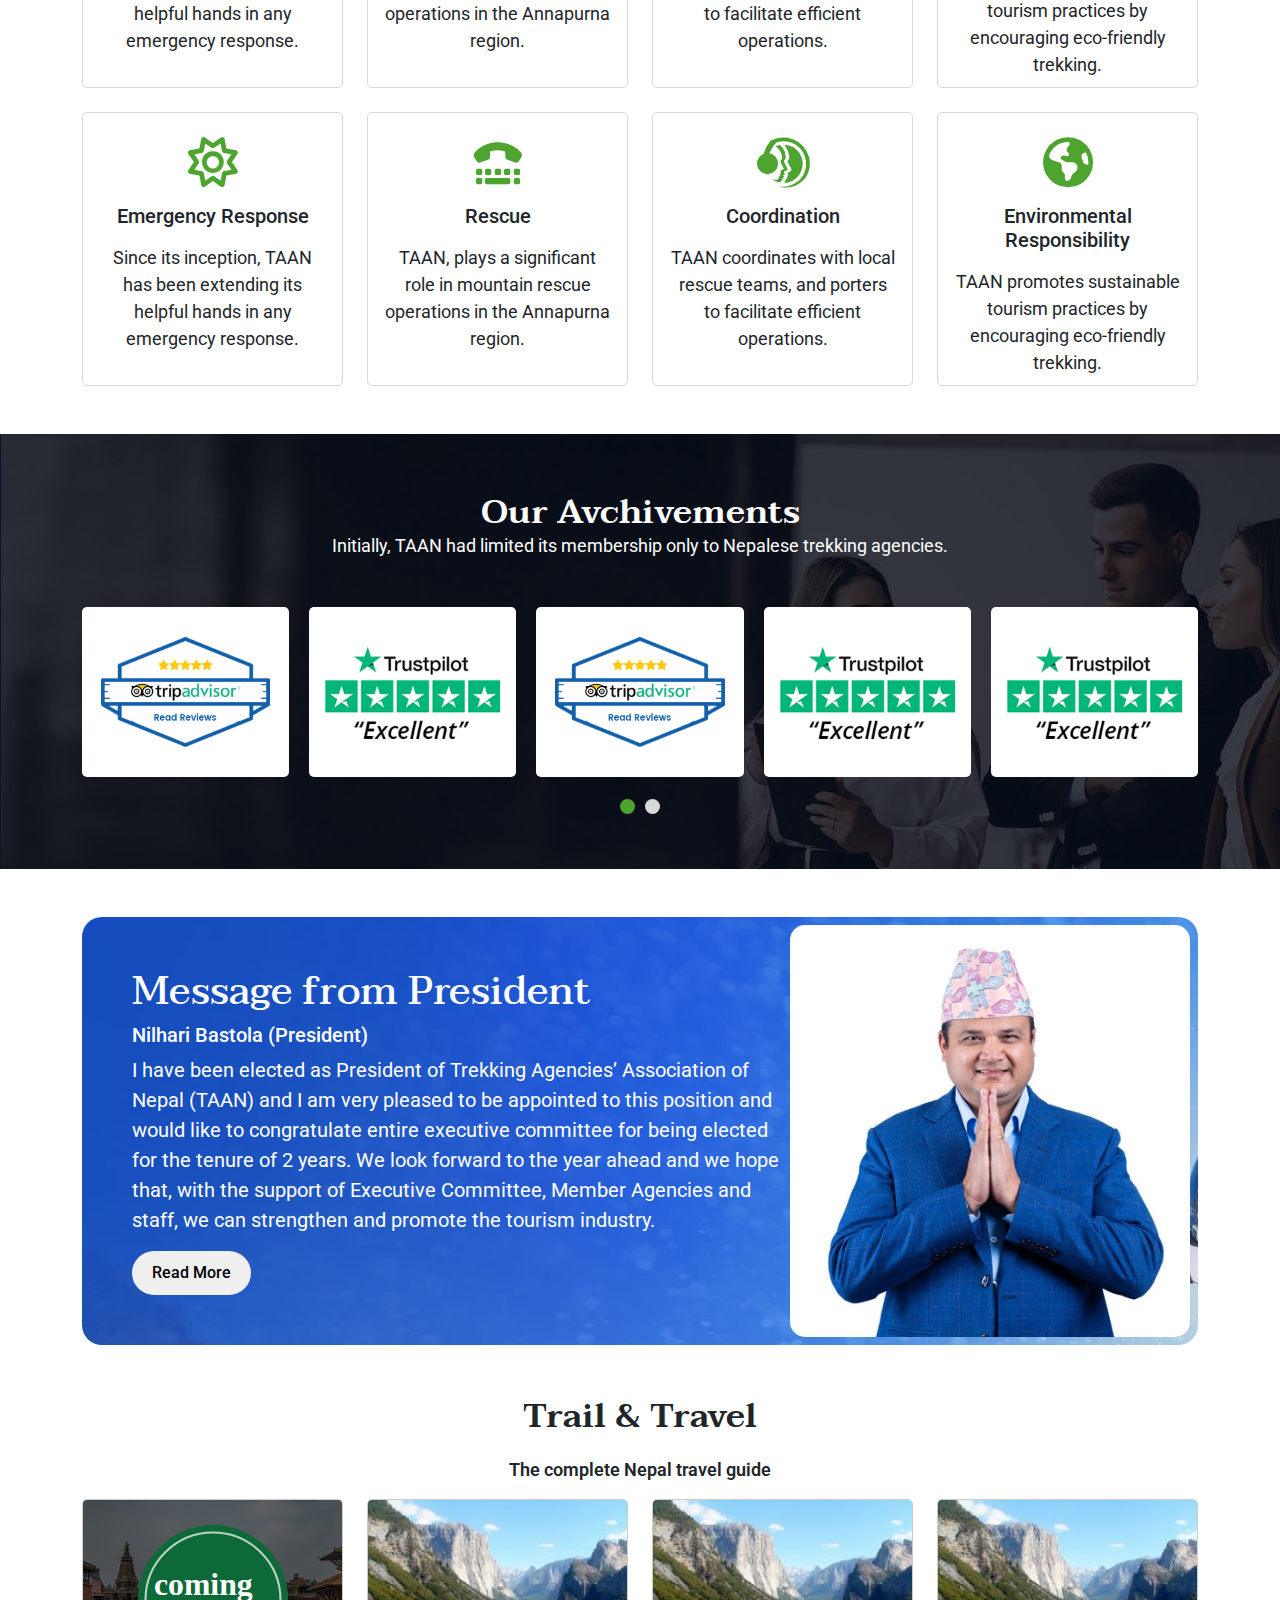
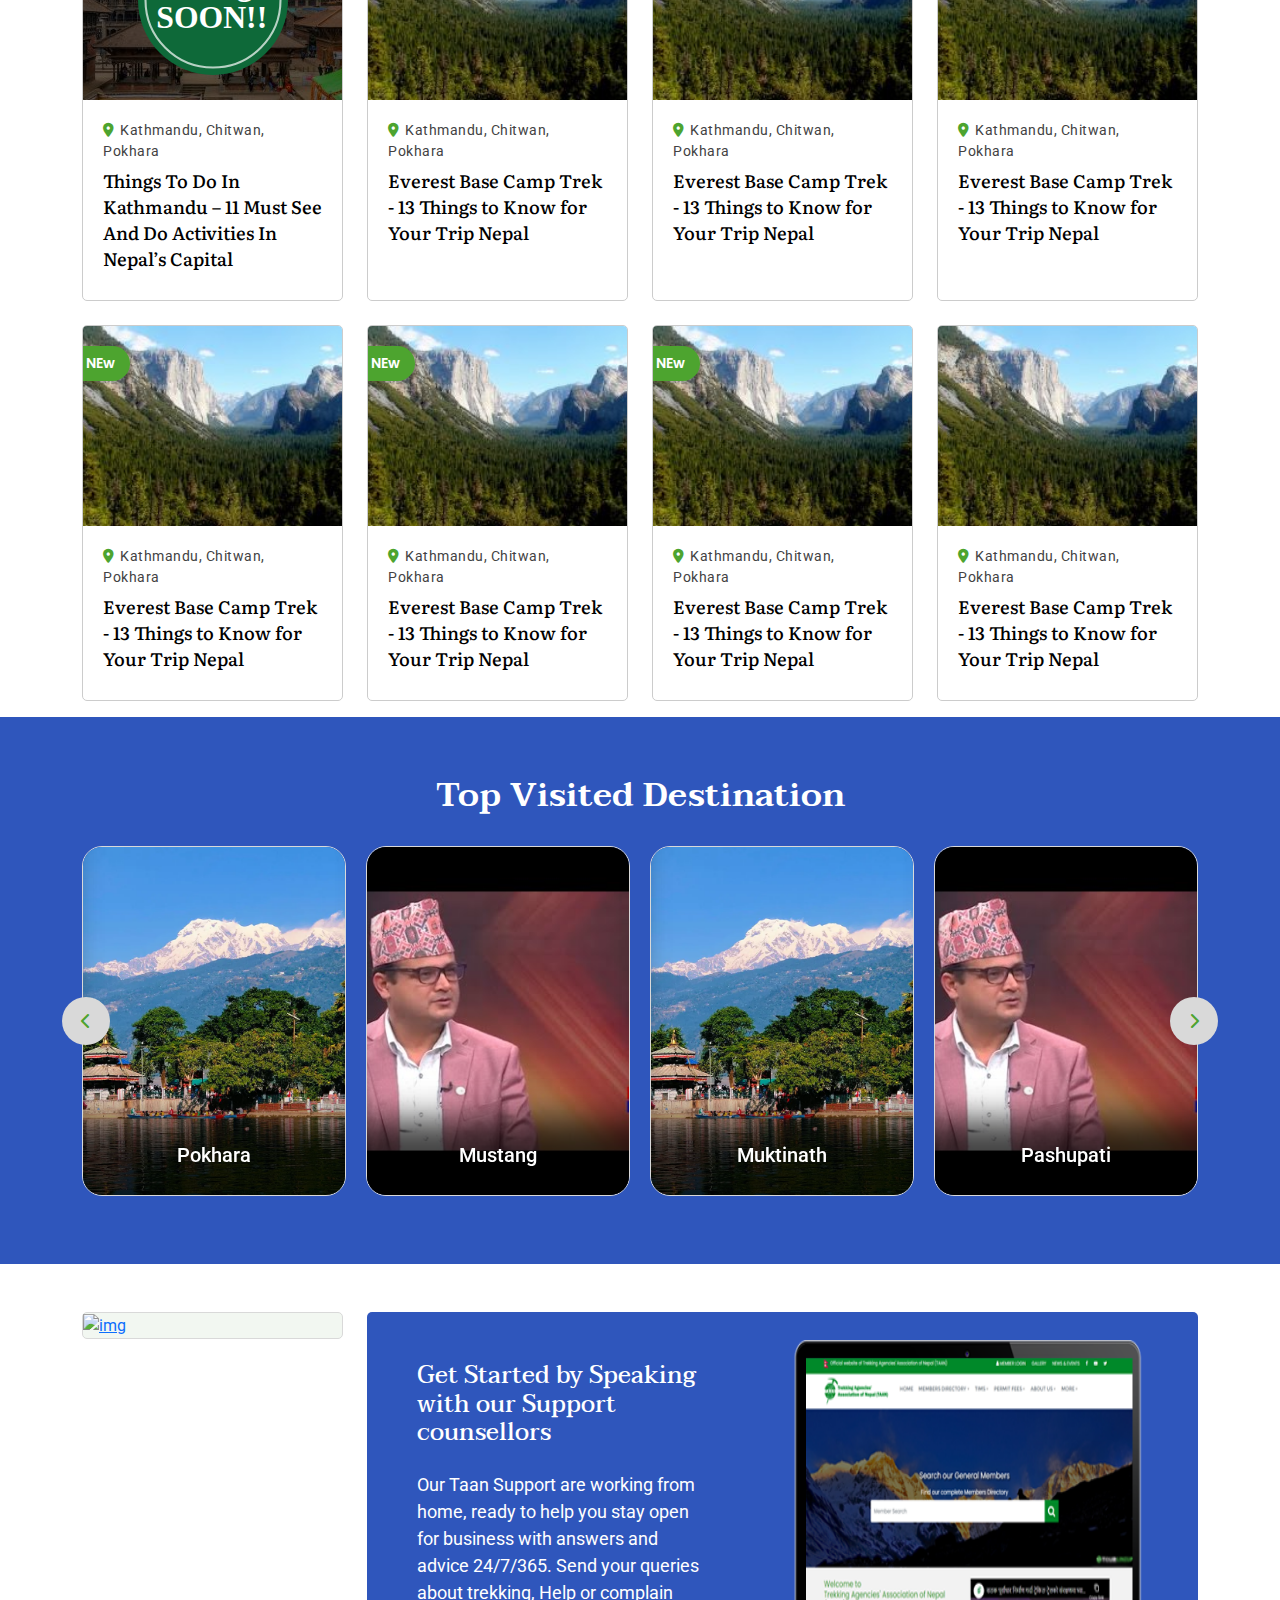
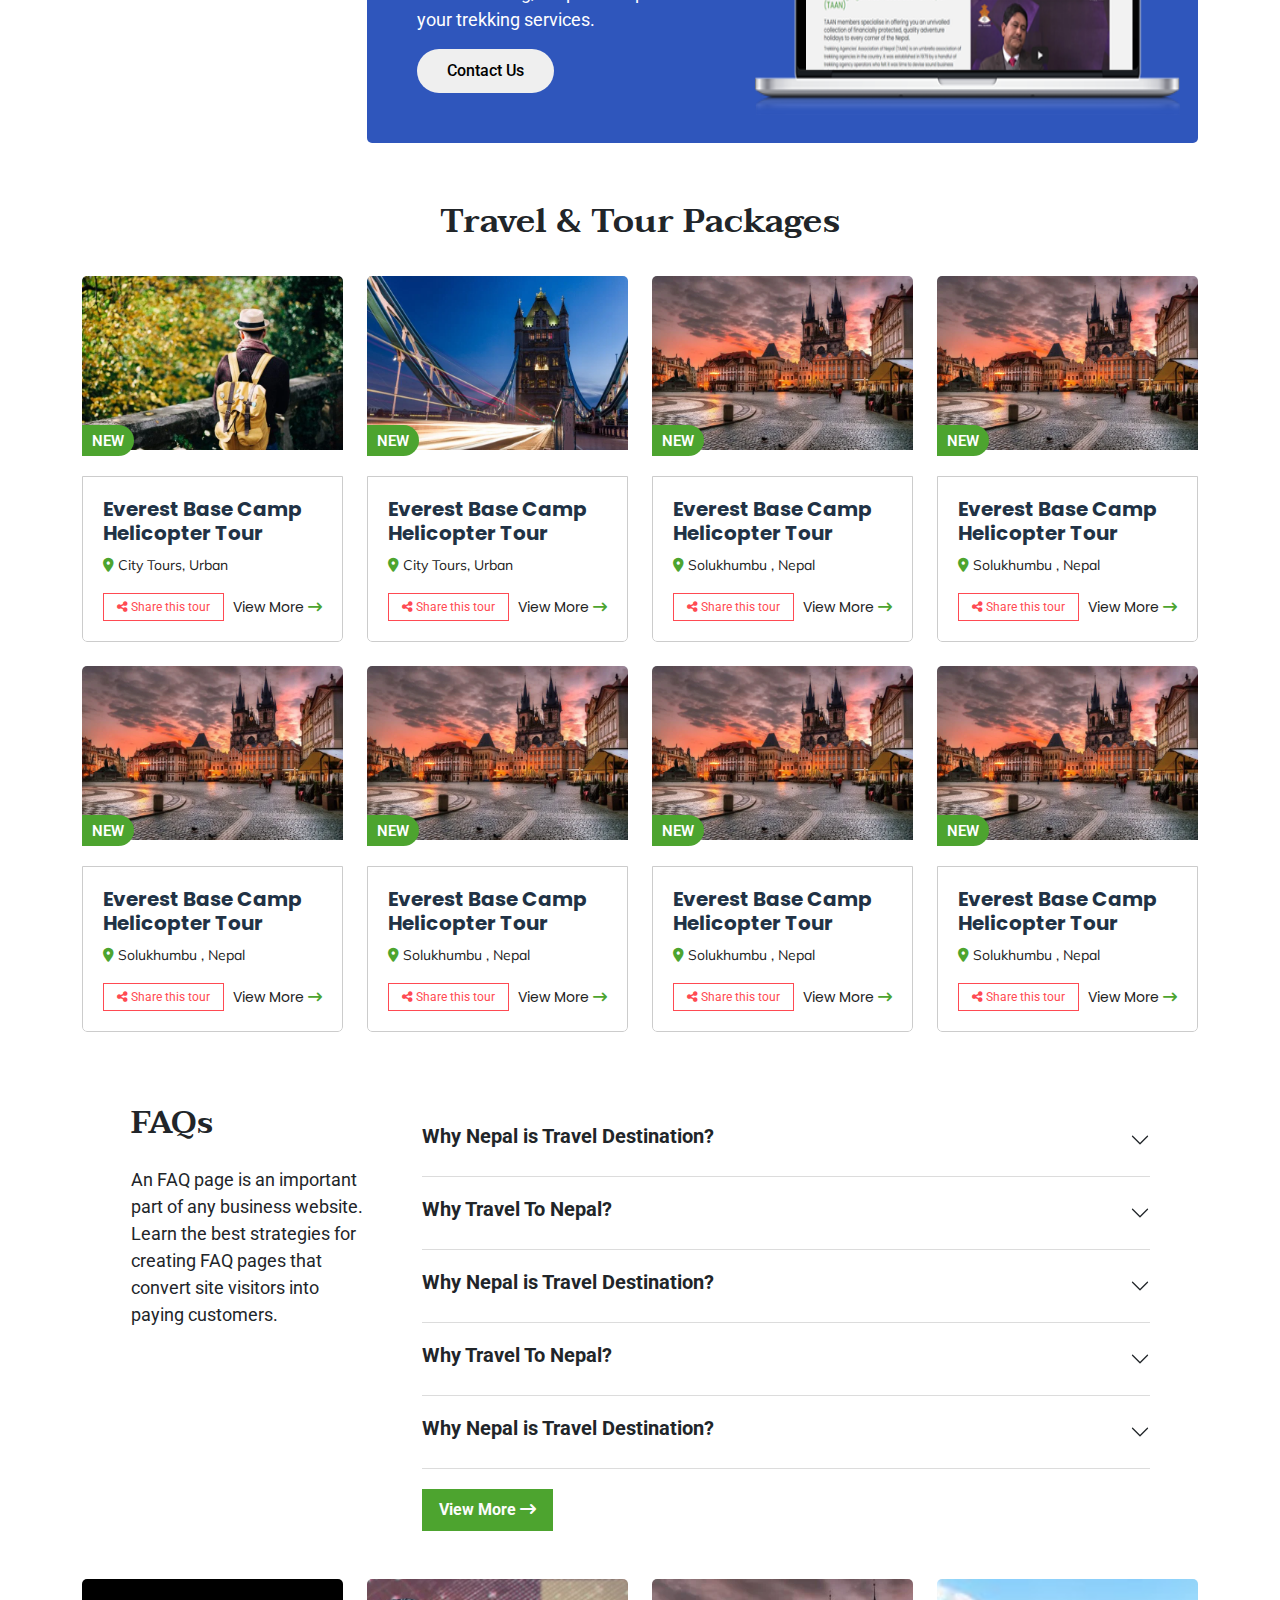
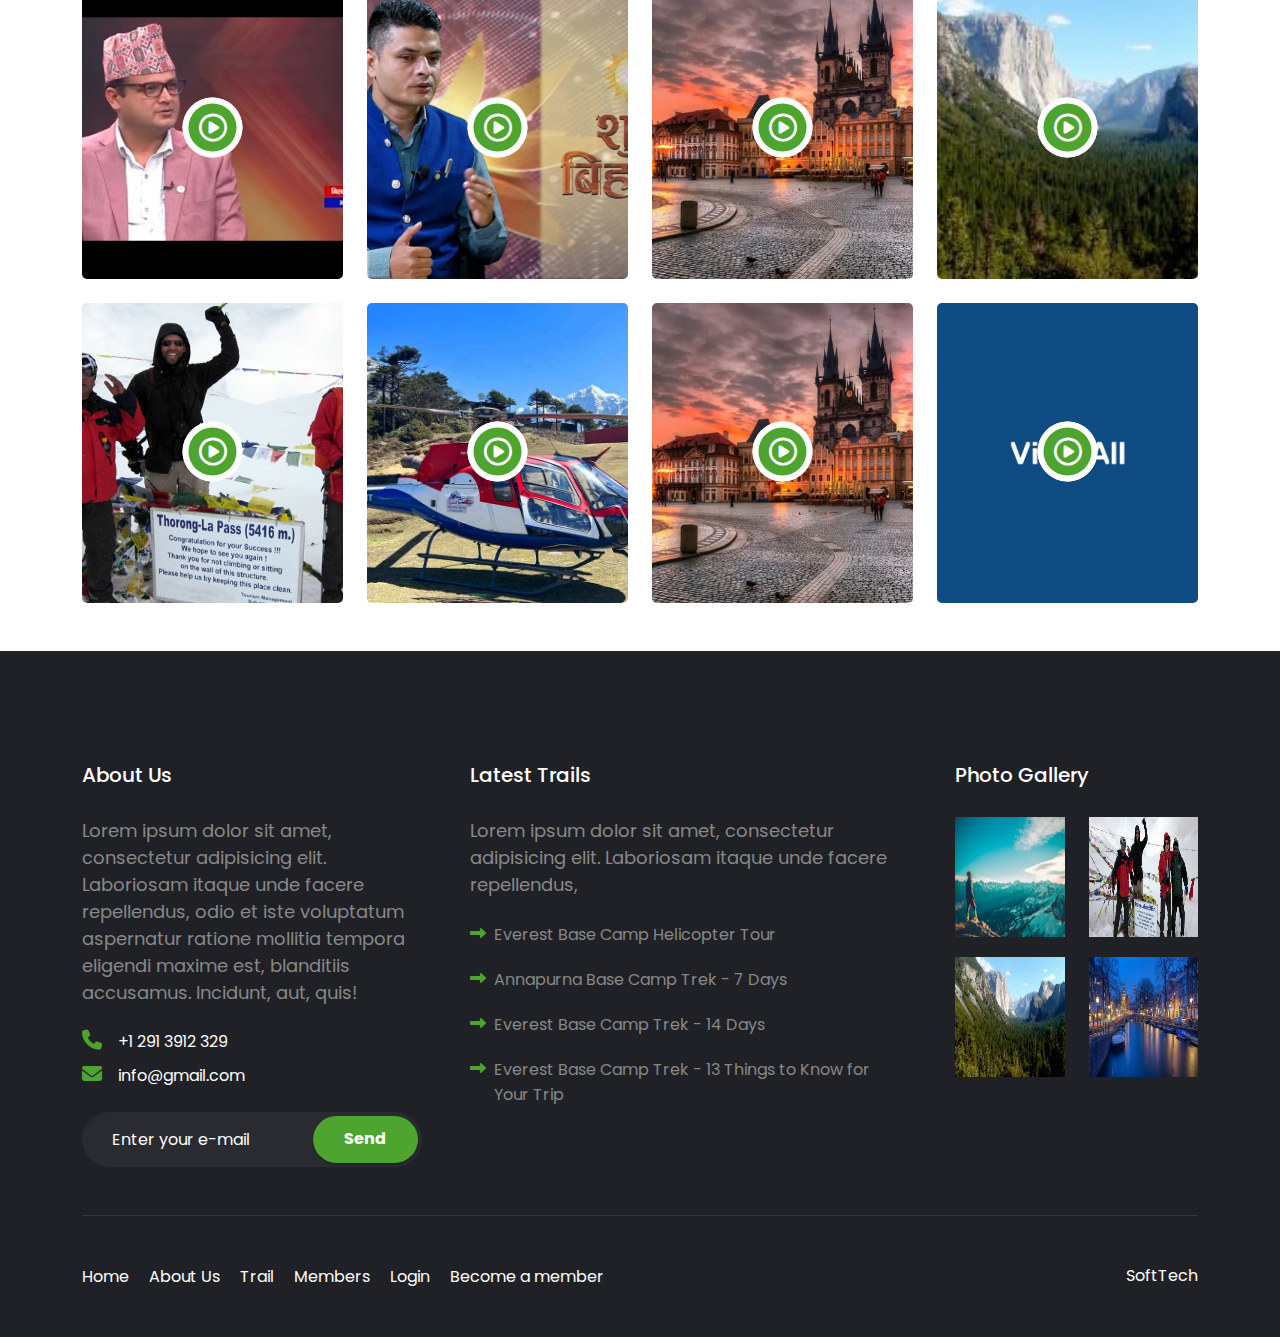
==== commit 470f331b: "background img changes" ====
--- a/index.html
+++ b/index.html
@@ -62,8 +62,7 @@
             </div>
           </li>
           <li class="nav-item dropdown">
-            <a class="nav-link " href="trail.profile.html" role="button" 
-             >
+            <a class="nav-link " href="trail.profile.html" role="button">
               Trail Profile <i class="fas fa-chevron-down dropdown-icon"></i>
             </a>
             <div class="dropdown-menu d-flex ">
@@ -101,8 +100,8 @@
                 <a href="trail-details.html">Everest Base Camp Trek</a>
                 <a href="trail-package-details.html">Everest Base Camp Trek
                   Detail</a>
-                  <a href="trail-package-details.html">Everest Base Camp Trek Everest Base Camp Trek
-                    Detail</a>
+                <a href="trail-package-details.html">Everest Base Camp Trek Everest Base Camp Trek
+                  Detail</a>
 
               </div>
 
@@ -150,22 +149,24 @@
   <!-- banner start -->
   <div class="banner">
     <div class="banner__details d-flex justify-content-center">
-      <!-- <img src="images/home-banner.png" alt="banner"> -->
-      <img src="images/home-banner.png" alt="banner">
+      <div class="slider">
+        <div class="slider__image"><img src="images/home-banner.png" alt="banner"></div>
+        <div class="slider__image"><img src="images/home-banner.png" alt="banner"></div>
+        <div class="slider__image"><img src="images/home-banner.png" alt="banner"></div>
+      </div>
       <div class="banner__article">
         <div class="banner__article--content">
-          <h1>Save our Traking Trails for <br> Sustainable Tourism </h1>
+          <h1 id="typingText">Save our Trekking Trails for <br> Sustainable Tourism</h1>
           <p>Welcome to Trekking Agencies' Association of Nepal</p>
           <div class="member">
             <!--Member Search Banner-->
             <form action="#">
-              <div class="d-flex align-itemsp-center justify-content-between member__search">
+              <div class="d-flex align-items-center justify-content-between member__search">
                 <div class="member__search--input flex-fill">
                   <b><i class="fa-regular fa-user"></i></b>
-                  <input id="searchInput" class="member__search--input-type " type="text"
+                  <input id="searchInput" class="member__search--input-type" type="text"
                     placeholder="Search our General Member">
                 </div>
-
                 <button class="btn-search" type="submit"><i class="fa-solid fa-magnifying-glass"></i></button>
               </div>
             </form>
@@ -173,8 +174,8 @@
         </div>
       </div>
     </div>
-
   </div>
+
   <!-- banner end  -->
   <!-- course-list-section -->
 
@@ -1788,6 +1789,32 @@
           behavior: 'smooth'
         });
       });
+    });
+  </script>
+  <script>
+    document.addEventListener("DOMContentLoaded", function () {
+      const slides = document.querySelectorAll(".slider__image");
+      let currentIndex = 0;
+
+      function showSlide(index) {
+        slides.forEach((slide, i) => {
+          slide.classList.remove("active");
+          if (i === index) {
+            slide.classList.add("active");
+          }
+        });
+      }
+
+      function nextSlide() {
+        currentIndex = (currentIndex + 1) % slides.length;
+        showSlide(currentIndex);
+      }
+
+      // Initial display
+      showSlide(currentIndex);
+
+      // Change slide every 4 seconds
+      setInterval(nextSlide, 4000);
     });
   </script>
   <script>
--- a/scss/style.css
+++ b/scss/style.css
@@ -1263,6 +1263,66 @@
   color: #000000;
 }
 
+.banner {
+  /* Loading overlay */
+  /* Slider container */
+  /* Each slide */
+  /* Show the active slide */
+  /* Zoom out animation */
+}
+.banner .loading-overlay {
+  position: fixed;
+  top: 0;
+  left: 0;
+  width: 100%;
+  height: 100%;
+  background: rgba(255, 255, 255, 0.8);
+  display: flex;
+  align-items: center;
+  justify-content: center;
+  z-index: 1000;
+}
+.banner .spinner {
+  border: 16px solid #f3f3f3;
+  border-top: 16px solid #3498db;
+  border-radius: 50%;
+  width: 120px;
+  height: 120px;
+  animation: spin 2s linear infinite;
+}
+@keyframes spin {
+  0% {
+    transform: rotate(0deg);
+  }
+  100% {
+    transform: rotate(360deg);
+  }
+}
+.banner .slider {
+  position: relative;
+  width: 100%;
+  height: 600px;
+  overflow: hidden;
+}
+.banner .slider__image {
+  position: absolute;
+  width: 100%;
+  height: 100%;
+  opacity: 0;
+  transition: opacity 1s ease-in-out;
+}
+.banner .slider__image.active {
+  opacity: 1;
+  animation: zoomOut 4s ease-in-out;
+}
+@keyframes zoomOut {
+  0% {
+    transform: scale(1.2);
+  }
+  100% {
+    transform: scale(1);
+  }
+}
 .banner img {
   width: 100%;
   /* border-radius: 20px; */
@@ -1279,7 +1339,6 @@
   top: 0;
   bottom: 0;
   background: linear-gradient(90deg, rgba(0, 0, 0, 0.4), transparent 70%);
-  border-radius: 20px;
 }
 .banner__article {
   position: absolute;
@@ -1387,7 +1446,7 @@
 }
 
 .achivements {
-  background-image: url(../images/slider/slider.jpg);
+  background-image: url(../images/trail/title-bg.jpg);
   background-size: cover;
   position: relative;
 }
@@ -1398,7 +1457,7 @@
   left: 0;
   right: 0;
   bottom: 0;
-  background-color: rgba(0, 128, 0, 0.6);
+  background-color: rgba(0, 0, 0, 0.6);
   z-index: 1;
 }
 .achivements > * {
@@ -1862,8 +1921,6 @@
 .video__play-icon span::after {
   position: absolute;
   content: "";
-  /* top: calc(50% - 40px); */
-  /* left: calc(50% - 40px); */
   width: 60px;
   height: 60px;
   border: 1px solid #fff;
@@ -2034,21 +2091,30 @@
   }
 }
 @media (min-width: 992px) {
+  .nav-item.dropdown:hover .dropdown-icon {
+    transform: rotate(180deg);
+    transition: transform 0.3s ease-in-out;
+  }
+  /* Ensure the arrow transitions smoothly */
+  .navbar .dropdown-icon {
+    transition: transform 0.3s ease-in-out;
+  }
   .navbar .dropdown:hover .dropdown-menu {
     display: block;
-    margin-top: 0; /* Remove margin if necessary */
-  }
-  .navbar .dropdown-toggle::after {
+    margin-top: 0;
+    /* Remove margin if necessary */
+  }
+  .navbar::after {
     border-top: 0.3em solid transparent;
     border-right: 0.3em solid;
     display: none;
     border-bottom: 0.3em solid transparent;
     border-left: 0.3em solid transparent;
   }
-  .dropdown-toggle .dropdown-icon {
+  .dropdown-icon {
     transition: transform 0.3s ease;
   }
-  .dropdown:hover .dropdown-toggle .dropdown-icon {
+  .dropdown:hover .dropdown-icon {
     transform: rotate(180deg);
   }
   .navbar .dropdown:hover .dropdown-menu {
@@ -2067,10 +2133,10 @@
     transform: translateY(-20px);
     transition: all 0.3s ease;
   }
-  .dropdown-toggle .dropdown-icon {
+  .dropdown-icon {
     transition: transform 0.3s ease;
   }
-  .dropdown:hover .dropdown-toggle .dropdown-icon {
+  .dropdown:hover .dropdown-icon {
     transform: rotate(180deg);
   }
 }/*# sourceMappingURL=style.css.map */